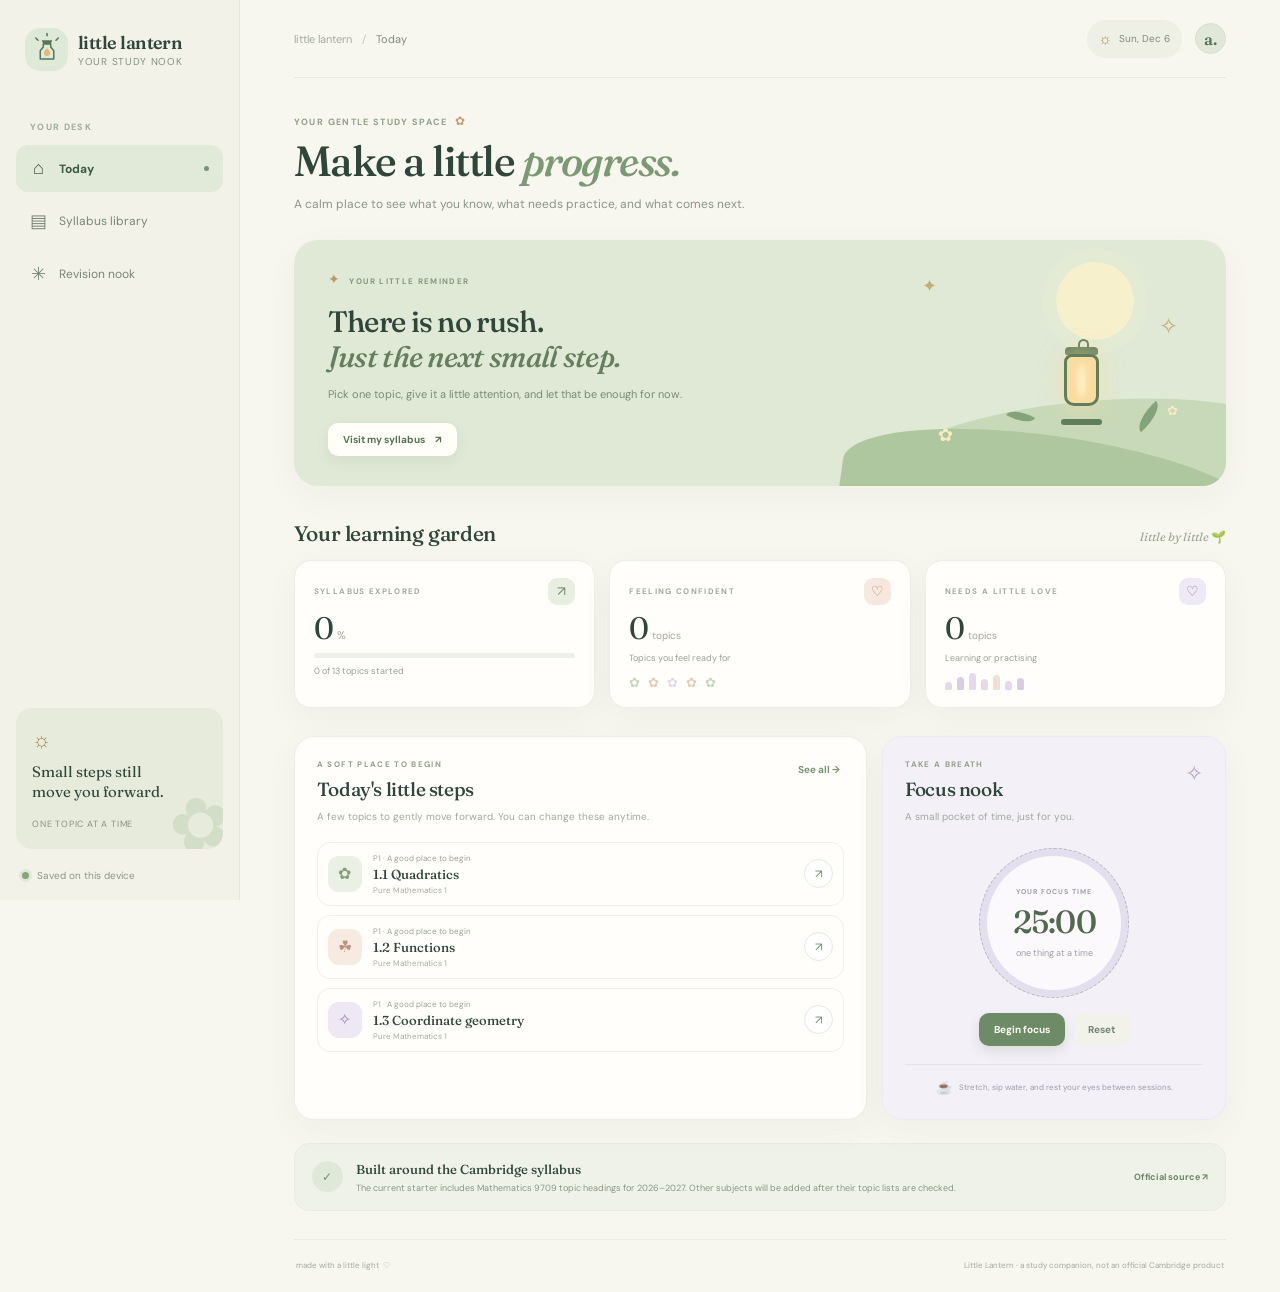
==== index.html @ 896cd41e "Initial commit: Little Lantern study planner" ====
<!doctype html>
<html lang="en">
<head>
  <meta charset="utf-8">
  <meta name="viewport" content="width=device-width, initial-scale=1">
  <meta name="theme-color" content="#f7f6ef">
  <meta name="description" content="Little Lantern — a calm Cambridge A Level syllabus and revision companion.">
  <title>Little Lantern — a gentle study space</title>
  <link rel="stylesheet" href="style.css">
  <script defer src="syllabus-data.js"></script>
  <script defer src="app.js"></script>
</head>
<body>
  <div class="app-shell">
    <aside class="sidebar" aria-label="Main navigation">
      <a class="brand" href="#today" aria-label="Little Lantern home">
        <span class="brand-mark" aria-hidden="true">
          <svg viewBox="0 0 48 48" fill="none"><path d="M17 11h14l-2 5H19l-2-5Z" fill="currentColor"/><path d="M19 16h10v4l4 5v11H15V25l4-5v-4Z" stroke="currentColor" stroke-width="2" stroke-linejoin="round"/><path d="M20 28c0-2.2 1.5-4 4-6 2.5 2 4 3.8 4 6a4 4 0 1 1-8 0Z" fill="#E6B56E"/><path d="M12 11 9 8m27 3 3-3M24 5V2" stroke="currentColor" stroke-width="2" stroke-linecap="round"/></svg>
        </span>
        <span class="brand-copy"><strong>little lantern</strong><small>your study nook</small></span>
      </a>

      <div class="nav-label">YOUR DESK</div>
      <nav class="main-nav">
        <button class="nav-item active" data-view="today"><span class="nav-icon">⌂</span><span>Today</span><span class="nav-dot"></span></button>
        <button class="nav-item" data-view="syllabus"><span class="nav-icon">▤</span><span>Syllabus library</span></button>
        <button class="nav-item" data-view="revision"><span class="nav-icon">✳</span><span>Revision nook</span></button>
      </nav>

      <div class="sidebar-grow"></div>
      <div class="sidebar-note">
        <div class="tiny-sun">☼</div>
        <p>Small steps still<br>move you forward.</p>
        <span>one topic at a time</span>
      </div>
      <div class="sidebar-bottom"><span class="status-lamp"></span> Saved on this device</div>
    </aside>

    <main class="main-content">
      <header class="topbar">
        <div class="breadcrumb"><span class="breadcrumb-home">little lantern</span><span class="crumb-slash">/</span><span id="currentCrumb">Today</span></div>
        <div class="topbar-right"><span class="date-pill"><span aria-hidden="true">☼</span><span id="todayDate">A gentle day to learn</span></span><button class="avatar" title="Your local study space" aria-label="Your study space">a.</button></div>
      </header>

      <section class="view active" id="view-today" aria-labelledby="todayHeading">
        <div class="page-heading">
          <div><p class="eyebrow">YOUR GENTLE STUDY SPACE <span class="eyebrow-flower">✿</span></p><h1 id="todayHeading">Make a little <em>progress.</em></h1><p class="page-subtitle">A calm place to see what you know, what needs practice, and what comes next.</p></div>
        </div>

        <section class="welcome-card">
          <div class="welcome-copy"><div class="welcome-kicker"><span class="sparkle">✦</span> YOUR LITTLE REMINDER</div><h2>There is no rush.<br><em>Just the next small step.</em></h2><p>Pick one topic, give it a little attention, and let that be enough for now.</p><button class="button button-light" data-go="syllabus">Visit my syllabus <span aria-hidden="true">↗</span></button></div>
          <div class="welcome-art" aria-hidden="true"><div class="art-moon"></div><div class="art-star star-a">✦</div><div class="art-star star-b">✧</div><div class="art-leaf leaf-a"></div><div class="art-leaf leaf-b"></div><div class="art-hill hill-back"></div><div class="art-hill hill-front"></div><div class="art-lantern"><div class="lantern-cap"></div><div class="lantern-glow"></div><div class="lantern-base"></div></div><div class="art-flower flower-a">✿</div><div class="art-flower flower-b">✿</div></div>
        </section>

        <div class="section-line"><h2>Your learning garden</h2><span class="line-note">little by little 🌱</span></div>
        <section class="stats-grid" aria-label="Syllabus progress">
          <article class="stat-card stat-progress"><div class="stat-top"><span class="stat-label">SYLLABUS EXPLORED</span><span class="stat-icon sage">↗</span></div><div class="stat-number"><span id="exploredPercent">0</span><small>%</small></div><div class="progress-track"><span id="exploredBar" style="width:0%"></span></div><p><span id="exploredCount">0 of 13</span> topics started</p></article>
          <article class="stat-card"><div class="stat-top"><span class="stat-label">FEELING CONFIDENT</span><span class="stat-icon peach">♡</span></div><div class="stat-number"><span id="confidentCount">0</span><small class="stat-unit">topics</small></div><p class="stat-caption">Topics you feel ready for</p><div class="mini-flower-row" aria-hidden="true"><span>✿</span><span>✿</span><span>✿</span><span>✿</span><span>✿</span></div></article>
          <article class="stat-card"><div class="stat-top"><span class="stat-label">NEEDS A LITTLE LOVE</span><span class="stat-icon lilac">♡</span></div><div class="stat-number"><span id="needsWorkCount">0</span><small class="stat-unit">topics</small></div><p class="stat-caption">Learning or practising</p><div class="needles" aria-hidden="true"><span></span><span></span><span></span><span></span><span></span><span></span><span></span></div></article>
        </section>

        <div class="dashboard-columns">
          <section class="panel next-panel"><div class="panel-heading"><div><p class="eyebrow">A SOFT PLACE TO BEGIN</p><h2>Today's little steps</h2></div><button class="text-button" data-go="revision">See all <span aria-hidden="true">→</span></button></div><p class="panel-intro">A few topics to gently move forward. You can change these anytime.</p><div id="todaySteps" class="step-list"></div></section>
          <section class="panel timer-panel"><div class="panel-heading"><div><p class="eyebrow">TAKE A BREATH</p><h2>Focus nook</h2></div><span class="timer-sparkle" aria-hidden="true">✧</span></div><p class="panel-intro">A small pocket of time, just for you.</p><div class="timer-visual"><div class="timer-ring"><div class="timer-inner"><span class="timer-label">YOUR FOCUS TIME</span><strong id="timerDisplay">25:00</strong><span id="timerMessage">one thing at a time</span></div></div></div><div class="timer-actions"><button class="button button-primary" id="timerStart">Begin focus</button><button class="button button-quiet" id="timerReset">Reset</button></div><div class="timer-footer"><span>☕</span> Stretch, sip water, and rest your eyes between sessions.</div></section>
        </div>

        <section class="source-strip"><div class="source-seal">✓</div><div><strong>Built around the Cambridge syllabus</strong><p>The current starter includes Mathematics 9709 topic headings for 2026–2027. Other subjects will be added after their topic lists are checked.</p></div><a href="https://www.cambridgeinternational.org/programmes-and-qualifications/cambridge-international-as-and-a-level-mathematics-9709/" target="_blank" rel="noreferrer">Official source ↗</a></section>
      </section>

      <section class="view" id="view-syllabus" aria-labelledby="syllabusHeading">
        <div class="page-heading syllabus-heading"><div><p class="eyebrow">YOUR COURSE, MADE GENTLER <span class="eyebrow-flower">✿</span></p><h1 id="syllabusHeading">Syllabus <em>library.</em></h1><p class="page-subtitle">Choose your route, find a topic, and keep your progress in one place.</p></div><span class="syllabus-stamp">CAMBRIDGE<br><strong>9709</strong><br>2026–2027</span></div>
        <div class="subject-tabs" role="tablist" aria-label="Subject">
          <button class="subject-tab active" role="tab" aria-selected="true" data-subject="9709"><span class="subject-tab-icon">∑</span><span><strong>Mathematics</strong><small>9709 · 2026–2027</small></span><span class="tab-check">✓</span></button>
          <button class="subject-tab coming-soon" role="tab" aria-selected="false" disabled><span class="subject-tab-icon physics-icon">ϟ</span><span><strong>Physics</strong><small>9702 · coming next</small></span><span class="soon-label">SOON</span></button>
          <button class="subject-tab coming-soon" role="tab" aria-selected="false" disabled><span class="subject-tab-icon cs-icon">{ }</span><span><strong>Computer Science</strong><small>9618 · coming next</small></span><span class="soon-label">SOON</span></button>
        </div>

        <div class="library-toolbar panel">
          <div class="toolbar-top"><div><p class="eyebrow">FIND YOUR PLACE</p><h2>The syllabus shelf</h2></div><a class="official-link" href="https://www.cambridgeinternational.org/programmes-and-qualifications/cambridge-international-as-and-a-level-mathematics-9709/" target="_blank" rel="noreferrer">Read official syllabus ↗</a></div>
          <div class="filters-grid">
            <label class="filter-field"><span>Qualification</span><select id="qualificationSelect"><option value="AS">AS Level</option><option value="A2">Full A Level</option></select></label>
            <label class="filter-field route-field"><span>Paper route</span><select id="routeSelect"><option value="AS_P1_P2">P1 + P2 · Pure only (AS-only)</option><option value="AS_P1_P4">P1 + P4 · Pure + Mechanics</option><option value="AS_P1_P5" selected>P1 + P5 · Pure + Statistics 1</option></select></label>
            <label class="filter-field search-field"><span>Find a topic</span><div class="search-wrap"><span aria-hidden="true">⌕</span><input id="topicSearch" type="search" placeholder="e.g. differentiation" autocomplete="off"></div></label>
            <label class="filter-field status-field"><span>Show</span><select id="statusFilter"><option value="ALL">All topics</option><option value="Not started">Not started</option><option value="Learning">Learning</option><option value="Practising">Practising</option><option value="Confident">Confident</option><option value="NEEDS_WORK">Needs practice</option></select></label>
          </div>
          <div class="route-hint" id="routeHint"><span>☼</span><span>AS route: Pure Mathematics 1 plus Probability &amp; Statistics 1. Choose the route your school entered you for.</span></div>
        </div>

        <div class="syllabus-summary"><div><span class="summary-kicker">YOUR CURRENT VIEW</span><strong id="routeTitle">AS Level · P1 + P5</strong><small id="routeSubtitle">Pure Mathematics 1 and Probability & Statistics 1</small></div><div class="summary-numbers"><div><strong id="visibleTopicCount">13</strong><small>topics in view</small></div><div><strong id="viewProgress">0%</strong><small>explored</small></div></div></div>
        <div id="syllabusGroups" class="syllabus-groups"></div>
        <div id="emptySearch" class="empty-state hidden"><span>⌕</span><h3>No little matches yet</h3><p>Try a shorter search or choose a different status filter.</p></div>
        <div class="syllabus-footnote"><span class="footnote-flower">✿</span><p><strong>A note about accuracy:</strong> This starter contains official topic headings, not every detailed learning objective. Use Cambridge's linked syllabus PDF for the complete wording. Topic status and personal notes are saved only in this browser.</p></div>
      </section>

      <section class="view" id="view-revision" aria-labelledby="revisionHeading">
        <div class="page-heading"><div><p class="eyebrow">NO NEED TO DO IT ALL TODAY <span class="eyebrow-flower">✿</span></p><h1 id="revisionHeading">Revision <em>nook.</em></h1><p class="page-subtitle">A gentle queue of topics to begin, revisit, or keep fresh.</p></div></div>
        <div class="revision-intro"><div class="revision-intro-art" aria-hidden="true">✿</div><div><h2>Follow the next little light.</h2><p>These suggestions come from your topic statuses. Mark topics as you learn, and your list will adapt.</p></div></div>
        <div class="revision-controls"><div><p class="eyebrow">YOUR REVISION QUEUE</p><h2 id="revisionListTitle">A few good places to begin</h2></div><button class="button button-quiet" data-go="syllabus">Browse syllabus ↗</button></div>
        <div id="revisionList" class="revision-list"></div>
        <section class="settings-panel panel"><div class="settings-copy"><span class="settings-icon">✧</span><div><h3>Your study space, your way</h3><p>Export a backup of your topic progress and notes, or reset the local demo to start afresh.</p></div></div><div class="settings-actions"><button class="button button-light-bordered" id="exportProgress">Export progress</button><button class="button button-danger-quiet" id="resetProgress">Reset demo progress</button></div></section>
      </section>

      <footer class="app-footer"><span>made with a little light <span class="footer-heart">♡</span></span><span>Little Lantern · a study companion, not an official Cambridge product</span></footer>
    </main>
  </div>
  <div id="toast" class="toast" role="status" aria-live="polite"></div>
  <dialog id="resetDialog" class="reset-dialog"><div class="dialog-flower">✿</div><h2>Start with a fresh page?</h2><p>This clears topic statuses, notes, and review dates saved on this device.</p><div class="dialog-actions"><button class="button button-quiet" id="cancelReset">Keep my progress</button><button class="button button-danger" id="confirmReset">Reset progress</button></div></dialog>
</body>
</html>
---- style.css ----
@import url('https://fonts.googleapis.com/css2?family=DM+Sans:wght@400;500;600;700&family=Fraunces:opsz,wght@9..144,500;9..144,600&display=swap');

:root {
  --bg: #f7f6ef;
  --paper: #fffefb;
  --ink: #30463a;
  --muted: #8a968a;
  --muted-dark: #65776a;
  --line: #e8e8dc;
  --sage: #b6c9aa;
  --sage-deep: #6e8c68;
  --sage-pale: #e8efe2;
  --cream: #f4ecdc;
  --peach: #f4e2d7;
  --lilac: #eae5f3;
  --rose: #f4e3e4;
  --shadow: 0 10px 35px rgba(54, 74, 56, .045);
  --radius: 20px;
  font-family: 'DM Sans', 'Segoe UI', sans-serif;
  color: var(--ink);
  background: var(--bg);
  font-synthesis: none;
  text-rendering: optimizeLegibility;
}
* { box-sizing: border-box; }
html { scroll-behavior: smooth; }
body { margin: 0; min-width: 320px; background: var(--bg); color: var(--ink); }
button, input, select, textarea { font: inherit; }
button, a, select { -webkit-tap-highlight-color: transparent; }
button { cursor: pointer; }
a { color: inherit; }
button:focus-visible, a:focus-visible, input:focus-visible, select:focus-visible, textarea:focus-visible { outline: 3px solid #9ab28c; outline-offset: 3px; }
.app-shell { min-height: 100vh; }
.sidebar { width: 240px; position: fixed; inset: 0 auto 0 0; background: #f2f2e9; border-right: 1px solid #e5e6d9; padding: 28px 16px 18px; display: flex; flex-direction: column; z-index: 20; }
.brand { display: flex; align-items: center; gap: 10px; text-decoration: none; padding: 0 9px; margin-bottom: 50px; }
.brand-mark { width: 43px; height: 43px; border-radius: 15px; display: grid; place-items: center; color: #577657; background: #dfe9d8; }
.brand-mark svg { width: 36px; height: 36px; }
.brand-copy { display: grid; gap: 1px; }
.brand-copy strong { font-family: 'Fraunces', Georgia, serif; font-size: 18px; font-weight: 600; letter-spacing: -.55px; }
.brand-copy small { color: #859184; font-size: 10px; letter-spacing: .7px; text-transform: uppercase; }
.nav-label, .eyebrow, .stat-label, .summary-kicker, .paper-overline, .welcome-kicker { letter-spacing: 1.35px; font-size: 9px; font-weight: 700; }
.nav-label { color: #a0aa9d; padding: 0 14px; margin-bottom: 12px; }
.main-nav { display: grid; gap: 5px; }
.nav-item { position: relative; display: flex; align-items: center; gap: 12px; border: 0; width: 100%; text-align: left; padding: 13px 14px; border-radius: 12px; background: transparent; color: #788678; font-size: 12px; transition: .2s ease; }
.nav-item:hover { background: rgba(222, 232, 214, .65); color: var(--ink); }
.nav-item.active { background: #e1ead9; color: #3d5a43; font-weight: 700; }
.nav-icon { display: grid; place-items: center; width: 17px; font-family: Georgia, serif; font-size: 18px; }
.nav-dot { margin-left: auto; width: 5px; height: 5px; border-radius: 50%; background: #779572; opacity: 0; }
.nav-item.active .nav-dot { opacity: 1; }
.sidebar-grow { flex: 1; }
.sidebar-note { overflow: hidden; position: relative; padding: 18px 16px 17px; border-radius: 16px; background: #e7ebdc; margin-bottom: 20px; }
.sidebar-note:after { content: '✿'; position: absolute; right: -8px; bottom: -24px; font-size: 74px; color: #d3dec8; transform: rotate(-15deg); }
.tiny-sun { font-size: 21px; color: #a88350; margin-bottom: 8px; }
.sidebar-note p { margin: 0 0 9px; font-family: 'Fraunces', Georgia, serif; font-size: 15px; line-height: 1.35; }
.sidebar-note span { color: #87937c; font-size: 9px; letter-spacing: .8px; text-transform: uppercase; }
.sidebar-bottom { display: flex; align-items: center; gap: 8px; padding: 0 6px; color: #8b9688; font-size: 10px; }
.status-lamp { width: 7px; height: 7px; border-radius: 50%; background: #85a57b; box-shadow: 0 0 0 3px #dfe8d9; }
.main-content { max-width: 1600px; margin-left: 240px; padding: 0 clamp(24px, 4.2vw, 64px); min-height: 100vh; }
.topbar { height: 78px; display: flex; align-items: center; justify-content: space-between; border-bottom: 1px solid #e9e9df; }
.breadcrumb { display: flex; align-items: center; gap: 10px; font-size: 11px; color: #7f8d80; }
.breadcrumb-home { color: #a3ab9e; }
.crumb-slash { color: #c2c9bc; }
.topbar-right { display: flex; align-items: center; gap: 13px; }
.date-pill { display: flex; align-items: center; gap: 7px; color: #7e8b7a; background: #eeefe5; border-radius: 20px; padding: 9px 12px; font-size: 10px; }
.date-pill span:first-child { color: #b28b59; font-size: 15px; }
.avatar { height: 31px; width: 31px; border-radius: 50%; border: 1px solid #d9dfd1; background: #dfe8d9; color: #577156; font-family: 'Fraunces', Georgia, serif; font-weight: 600; }
.view { display: none; padding: 35px 0 0; animation: fade-in .25s ease; }
.view.active { display: block; }
@keyframes fade-in { from { opacity: .6; transform: translateY(3px); } to { opacity: 1; transform: translateY(0); } }
.page-heading { display: flex; justify-content: space-between; align-items: flex-end; gap: 20px; margin-bottom: 25px; }
.eyebrow { color: #91a087; margin: 0 0 10px; }
.eyebrow-flower { color: #c69c6c; font-size: 12px; margin-left: 4px; }
h1, h2, h3, p { margin-top: 0; }
h1 { font-family: 'Fraunces', Georgia, serif; font-size: clamp(32px, 3.3vw, 46px); font-weight: 500; line-height: 1.05; letter-spacing: -1.5px; margin: 0 0 11px; }
h1 em, .welcome-copy h2 em { font-weight: 500; color: #7b9972; }
.page-subtitle { font-size: 12px; line-height: 1.7; color: #8b9689; margin: 0; max-width: 590px; }
.welcome-card { min-height: 245px; border-radius: 24px; overflow: hidden; position: relative; display: flex; justify-content: space-between; background: #dfe9d6; box-shadow: var(--shadow); margin-bottom: 34px; }
.welcome-copy { position: relative; z-index: 2; padding: 30px 34px; width: 62%; }
.welcome-kicker { color: #84977a; margin-bottom: 16px; font-size: 8px; }
.sparkle { color: #bd9866; font-size: 14px; margin-right: 5px; }
.welcome-copy h2 { font-family: 'Fraunces', Georgia, serif; font-size: clamp(25px, 2.3vw, 32px); font-weight: 500; letter-spacing: -.7px; line-height: 1.2; margin: 0 0 11px; }
.welcome-copy h2 em { color: #647e5e; }
.welcome-copy p { color: #7b8a75; font-size: 11px; line-height: 1.65; max-width: 370px; margin-bottom: 19px; }
.button { border: 0; border-radius: 10px; padding: 10px 15px; font-size: 10px; font-weight: 700; display: inline-flex; align-items: center; justify-content: center; gap: 10px; transition: transform .2s ease, box-shadow .2s ease, background .2s ease; }
.button:hover { transform: translateY(-1px); }
.button-light { background: #fffef9; color: #567152; box-shadow: 0 5px 15px rgba(58, 77, 55, .07); }
.button-light:hover { background: white; box-shadow: 0 7px 18px rgba(58, 77, 55, .11); }
.button-primary { background: #6e8b67; color: #fffef9; box-shadow: 0 5px 12px rgba(75, 110, 69, .15); }
.button-primary:hover { background: #5e7c57; }
.button-quiet { background: #f1f2e9; color: #72856c; }
.button-light-bordered { color: #61765b; background: #fffefa; border: 1px solid #e2e8dc; }
.button-danger-quiet { background: #f9eeee; color: #ad777b; }
.button-danger { color: white; background: #b8797b; }
.welcome-art { position: absolute; inset: 0 0 0 auto; width: 43%; overflow: hidden; }
.art-moon { position: absolute; width: 78px; height: 78px; border-radius: 50%; right: 23%; top: 22px; background: rgba(250, 241, 204, .9); box-shadow: 0 0 0 14px rgba(249, 241, 204, .16); }
.art-star { position: absolute; color: #c5ad78; z-index: 2; }
.star-a { top: 34px; left: 24%; font-size: 18px; }.star-b { top: 71px; right: 12%; font-size: 23px; }
.art-hill { position: absolute; bottom: -65px; border-radius: 50% 50% 0 0; }
.hill-back { width: 115%; height: 145px; background: #c8d9b9; right: -24%; bottom: -60px; transform: rotate(-5deg); }
.hill-front { width: 105%; height: 105px; background: #afc79f; right: -9%; bottom: -55px; transform: rotate(8deg); }
.art-lantern { position: absolute; z-index: 3; bottom: 53px; right: 30%; width: 49px; height: 94px; }
.lantern-cap { position: absolute; width: 33px; height: 8px; left: 8px; top: 8px; border-radius: 4px 4px 2px 2px; background: #627d5b; }
.lantern-cap:before { content: ''; position: absolute; left: 13px; top: -8px; width: 7px; height: 9px; border: 2px solid #627d5b; border-bottom: 0; border-radius: 8px 8px 0 0; }
.lantern-glow { position: absolute; top: 15px; left: 7px; width: 35px; height: 52px; border: 3px solid #627d5b; border-radius: 8px 8px 10px 10px; background: #f9dca0; box-shadow: 0 0 24px rgba(249, 220, 160, .7); }
.lantern-glow:after { content: ''; position: absolute; top: 7px; left: 11px; width: 7px; height: 34px; border-radius: 50%; background: #fff5d0; filter: blur(3px); }
.lantern-base { position: absolute; bottom: 8px; left: 4px; width: 41px; height: 6px; border-radius: 5px; background: #627d5b; }
.art-leaf { position: absolute; z-index: 2; bottom: 64px; background: #83a47a; width: 27px; height: 11px; border-radius: 100% 0 100% 0; }
.leaf-a { right: 48%; transform: rotate(28deg); }.leaf-b { right: 16%; transform: rotate(-42deg) scale(1.2); }
.art-flower { z-index: 4; position: absolute; color: #f9eac2; font-size: 18px; bottom: 39px; }.flower-a { left: 28%; }.flower-b { right: 12%; bottom: 67px; font-size: 13px; }
.section-line { display: flex; align-items: baseline; justify-content: space-between; margin-bottom: 14px; }
.section-line h2, .panel-heading h2, .toolbar-top h2, .revision-controls h2 { font-family: 'Fraunces', Georgia, serif; font-size: 21px; font-weight: 500; letter-spacing: -.4px; margin: 0; }
.line-note { color: #9ba692; font-family: 'Fraunces', Georgia, serif; font-size: 12px; font-style: italic; }
.stats-grid { display: grid; grid-template-columns: repeat(3, minmax(0, 1fr)); gap: 14px; margin-bottom: 28px; }
.stat-card { background: var(--paper); border: 1px solid #eeeee5; border-radius: 17px; padding: 17px 19px 16px; min-height: 146px; box-shadow: var(--shadow); }
.stat-top { display: flex; align-items: center; justify-content: space-between; gap: 8px; }
.stat-label { color: #a0aa9c; font-size: 8px; }
.stat-icon { display: grid; place-items: center; width: 27px; height: 27px; border-radius: 9px; font-size: 14px; }
.stat-icon.sage { background: #e8efe2; color: #71906a; }.stat-icon.peach { background: #f6e7df; color: #b68b73; }.stat-icon.lilac { background: #eee9f5; color: #8d7aa7; }
.stat-number { font-family: 'Fraunces', Georgia, serif; font-size: 31px; letter-spacing: -1px; margin: 8px 0 5px; line-height: 1; }
.stat-number small { font-family: 'DM Sans', sans-serif; font-size: 11px; letter-spacing: 0; color: #a1aa9b; margin-left: 4px; }
.stat-number .stat-unit { font-family: 'DM Sans', sans-serif; font-size: 10px; }
.progress-track { height: 5px; border-radius: 5px; background: #edf0e8; overflow: hidden; margin: 9px 0 7px; }
.progress-track span { display: block; height: 100%; background: #8eab81; border-radius: inherit; transition: width .3s ease; }
.stat-card p { font-size: 9px; color: #98a194; margin: 6px 0 0; }
.stat-caption { margin-top: 8px !important; }
.mini-flower-row { display: flex; gap: 8px; color: #c7d4bd; font-size: 13px; margin-top: 10px; }
.mini-flower-row span:nth-child(2), .mini-flower-row span:nth-child(4) { color: #e4c9b9; }.mini-flower-row span:nth-child(3) { color: #e2d7eb; }
.needles { height: 21px; display: flex; align-items: flex-end; gap: 5px; margin-top: 5px; }
.needles span { width: 7px; background: #e4d9eb; border-radius: 5px 5px 2px 2px; height: 8px; }.needles span:nth-child(2) { height: 13px; background: #d9cce5; }.needles span:nth-child(3) { height: 17px; background: #e4d9eb; }.needles span:nth-child(4) { height: 11px; }.needles span:nth-child(5) { height: 15px; background: #f0dfd6; }.needles span:nth-child(6) { height: 9px; }.needles span:nth-child(7) { height: 12px; background: #d9cce5; }
.dashboard-columns { display: grid; grid-template-columns: minmax(0, 1.25fr) minmax(270px, .75fr); gap: 15px; margin-bottom: 23px; align-items: stretch; }
.panel { background: var(--paper); border: 1px solid #edeee4; border-radius: var(--radius); box-shadow: var(--shadow); }
.next-panel, .timer-panel { padding: 22px; }
.panel-heading { display: flex; align-items: flex-start; justify-content: space-between; gap: 14px; }
.panel-heading .eyebrow { font-size: 8px; margin-bottom: 8px; }.panel-heading h2 { font-size: 19px; }
.text-button { border: 0; background: transparent; color: #7b9571; font-size: 10px; font-weight: 700; padding: 4px; white-space: nowrap; }
.text-button:hover { color: #4d6e46; }
.panel-intro { color: #a0a99d; font-size: 10px; line-height: 1.6; margin: 8px 0 17px; }
.step-list { display: grid; gap: 9px; }
.step-item { display: flex; align-items: center; gap: 11px; border: 1px solid #f0f0e9; background: #fffefa; padding: 10px; border-radius: 13px; min-width: 0; }
.step-icon { flex: 0 0 34px; width: 34px; height: 36px; display: grid; place-items: center; border-radius: 11px; background: #eaf0e4; color: #84a077; font-size: 16px; }
.step-icon-1 { background: #f7eae1; color: #ba927d; }.step-icon-2 { background: #eee8f5; color: #9a88b2; }
.step-copy { min-width: 0; flex: 1; display: grid; gap: 3px; }
.step-meta { color: #9aa593; font-size: 8px; }.step-copy strong { font-family: 'Fraunces', Georgia, serif; font-size: 13px; font-weight: 500; white-space: nowrap; text-overflow: ellipsis; overflow: hidden; }.step-copy small { color: #a6ada0; font-size: 8px; }
.round-arrow { width: 29px; height: 29px; flex: 0 0 29px; border: 1px solid #e5eadf; border-radius: 50%; background: #fff; color: #73906b; font-size: 12px; }.round-arrow:hover { background: #e9f0e3; }
.all-done { border-radius: 14px; padding: 18px; text-align: center; background: #f5f7ef; }.all-done > span { display: block; color: #9cb491; font-size: 24px; }.all-done strong { display: block; font-family: 'Fraunces', Georgia, serif; font-weight: 500; font-size: 15px; margin: 6px 0; }.all-done p { color: #899685; font-size: 10px; line-height: 1.6; }
.timer-panel { background: #f3f0f7; border-color: #eee9f1; }
.timer-sparkle { color: #b7a5ca; font-size: 22px; }
.timer-visual { display: grid; place-items: center; padding: 6px 0 15px; }
.timer-ring { --timer-progress: 0%; width: 150px; height: 150px; padding: 8px; border-radius: 50%; background: conic-gradient(#a9c49b var(--timer-progress), #e4dfee var(--timer-progress)); display: grid; place-items: center; position: relative; }
.timer-ring:before { content: ''; position: absolute; inset: 0; border-radius: 50%; border: 1px dashed rgba(132, 151, 122, .5); }
.timer-inner { width: 100%; height: 100%; border-radius: 50%; background: #fbf9fb; display: flex; flex-direction: column; align-items: center; justify-content: center; gap: 6px; position: relative; }
.timer-label { font-size: 7px; letter-spacing: 1px; font-weight: 700; color: #a29aaf; }
.timer-inner strong { font-family: 'Fraunces', Georgia, serif; font-size: 32px; font-weight: 500; letter-spacing: -.8px; color: #52684f; }
.timer-inner span:last-child { font-size: 9px; color: #a49aae; }
.timer-actions { display: flex; justify-content: center; gap: 8px; }
.timer-footer { display: flex; gap: 7px; justify-content: center; align-items: center; border-top: 1px solid #e8e2ec; margin-top: 18px; padding-top: 13px; color: #a29aab; font-size: 8px; line-height: 1.5; }
.timer-footer span { font-size: 13px; }
.source-strip { display: flex; align-items: center; gap: 13px; border: 1px solid #e9eddf; background: #eff2e8; border-radius: 15px; padding: 14px 17px; margin-bottom: 28px; }
.source-seal { flex: 0 0 31px; width: 31px; height: 31px; border-radius: 50%; display: grid; place-items: center; color: #749169; background: #dfe9d8; font-size: 12px; }
.source-strip > div:nth-child(2) { flex: 1; min-width: 0; }.source-strip strong { font-family: 'Fraunces', Georgia, serif; font-weight: 500; font-size: 13px; }.source-strip p { margin: 3px 0 0; color: #899587; font-size: 9px; line-height: 1.5; }.source-strip a { color: #6b8765; white-space: nowrap; font-size: 9px; text-decoration: none; font-weight: 700; }.source-strip a:hover, .official-link:hover { text-decoration: underline; }
/* Syllabus library */
.syllabus-heading { align-items: center; }
.syllabus-stamp { padding: 10px 13px; border: 1px solid #dfe6d9; border-radius: 12px; text-align: center; color: #80947a; font-size: 7px; line-height: 1.8; letter-spacing: 1.4px; transform: rotate(3deg); background: rgba(255, 254, 251, .55); flex: 0 0 auto; }.syllabus-stamp strong { display: block; font-size: 19px; font-family: 'Fraunces', Georgia, serif; letter-spacing: 0; line-height: 1.25; color: #607a59; }
.subject-tabs { display: grid; grid-template-columns: repeat(3, minmax(0, 1fr)); gap: 10px; margin-bottom: 18px; }
.subject-tab { text-align: left; display: flex; align-items: center; gap: 11px; min-width: 0; padding: 12px; border: 1px solid #eceee4; background: #fffefa; border-radius: 14px; color: #7b8a79; }
.subject-tab.active { border-color: #bfcfb5; box-shadow: inset 0 0 0 1px #dfe9d8; background: #f8fbf4; }.subject-tab:disabled { cursor: not-allowed; opacity: .62; }
.subject-tab-icon { flex: 0 0 35px; width: 35px; height: 35px; display: grid; place-items: center; border-radius: 11px; background: #e5eddf; color: #64855e; font-size: 19px; font-family: 'Fraunces', Georgia, serif; }.physics-icon { background: #f8e9dd; color: #b9886c; }.cs-icon { background: #eae5f5; color: #8978aa; font-family: 'DM Sans', sans-serif; font-size: 11px; font-weight: 700; }
.subject-tab > span:nth-child(2) { display: grid; gap: 4px; min-width: 0; flex: 1; }.subject-tab strong { color: #50644f; font-size: 10px; font-weight: 700; }.subject-tab small { font-size: 8px; color: #9ea99b; }.tab-check { color: #789770; font-size: 11px; opacity: 0; }.subject-tab.active .tab-check { opacity: 1; }.soon-label { color: #a8a99d; font-size: 7px; letter-spacing: .8px; }
.library-toolbar { padding: 21px 21px 16px; margin-bottom: 19px; }
.toolbar-top { display: flex; align-items: center; justify-content: space-between; gap: 12px; margin-bottom: 17px; }.toolbar-top .eyebrow { font-size: 8px; margin-bottom: 6px; }.toolbar-top h2 { font-size: 20px; }.official-link { color: #6f8a68; text-decoration: none; font-size: 9px; font-weight: 700; white-space: nowrap; }
.filters-grid { display: grid; grid-template-columns: minmax(130px, .85fr) minmax(220px, 1.4fr) minmax(180px, 1.2fr) minmax(130px, .9fr); gap: 11px; }
.filter-field { display: flex; min-width: 0; flex-direction: column; gap: 7px; }.filter-field > span { font-size: 9px; color: #899786; font-weight: 600; }.filter-field select, .search-wrap { min-width: 0; width: 100%; height: 38px; border: 1px solid #e7e9df; border-radius: 9px; color: #60745e; background: #fffefa; padding: 0 10px; font-size: 9px; outline-offset: 2px; }.filter-field select { cursor: pointer; }.search-wrap { display: flex; align-items: center; gap: 7px; padding: 0 10px; }.search-wrap > span { color: #9eaf94; font-size: 21px; line-height: 1; }.search-wrap input { background: transparent; border: 0; outline: 0; min-width: 0; width: 100%; font-size: 9px; color: var(--ink); }.search-wrap input::placeholder { color: #b0b6aa; }
.route-hint { display: flex; align-items: flex-start; gap: 8px; padding: 10px 12px; background: #f2f5ed; border-radius: 9px; margin-top: 14px; color: #83947d; font-size: 9px; line-height: 1.55; }.route-hint > span:first-child { color: #b18b5e; font-size: 13px; }
.syllabus-summary { display: flex; align-items: center; justify-content: space-between; gap: 20px; margin: 25px 0 14px; padding: 0 3px; }.syllabus-summary > div:first-child { display: grid; gap: 4px; }.summary-kicker { color: #a0aa9b; font-size: 7px; }.syllabus-summary strong { font-family: 'Fraunces', Georgia, serif; font-size: 16px; font-weight: 500; }.syllabus-summary small { color: #96a091; font-size: 9px; }.summary-numbers { display: flex; gap: 21px; }.summary-numbers > div { display: grid; gap: 4px; text-align: right; }.summary-numbers strong { font-family: 'Fraunces', Georgia, serif; font-size: 19px; color: #63845d; }.summary-numbers small { font-size: 8px; }
.syllabus-groups { display: grid; gap: 13px; }.paper-card { background: var(--paper); border: 1px solid #eceee4; border-radius: 17px; overflow: hidden; box-shadow: var(--shadow); }.paper-card-head { display: flex; align-items: center; gap: 13px; padding: 17px 18px; background: #fafbf6; border-bottom: 1px solid #eff0e8; }.paper-number { flex: 0 0 43px; width: 43px; height: 43px; display: grid; place-items: center; border-radius: 13px; background: #e3ecdc; color: #66855e; font-family: 'Fraunces', Georgia, serif; font-size: 15px; }.paper-title-wrap { min-width: 0; flex: 1; }.paper-overline { display: block; color: #a0aa9b; font-size: 7px; margin-bottom: 4px; }.paper-title-wrap h3 { font-family: 'Fraunces', Georgia, serif; font-weight: 500; font-size: 16px; margin: 0 0 4px; }.paper-title-wrap small { font-size: 8px; color: #9ba696; }.paper-mini-progress { flex: 0 0 65px; height: 5px; border-radius: 6px; overflow: hidden; background: #e9eee4; }.paper-mini-progress span { display: block; height: 100%; border-radius: inherit; background: #90ad83; transition: width .25s ease; }
.topics-list { padding: 0 17px; }.topic-row { display: grid; grid-template-columns: minmax(0, 1fr) auto; gap: 10px 14px; align-items: center; padding: 14px 3px; border-bottom: 1px solid #f0f0e9; transition: background .25s ease; }.topic-row:last-child { border-bottom: 0; }.topic-row.topic-highlight { background: #f4f8ed; box-shadow: 0 0 0 8px #f4f8ed; border-radius: 8px; }.topic-main { display: flex; align-items: center; gap: 11px; min-width: 0; }.topic-code { flex: 0 0 35px; width: 35px; height: 35px; display: grid; place-items: center; border-radius: 11px; background: #f3f2e9; color: #83947d; font-size: 10px; font-weight: 700; }.topic-text { display: grid; min-width: 0; gap: 4px; }.topic-text strong { color: #526450; font-family: 'Fraunces', Georgia, serif; font-size: 13px; font-weight: 500; }.topic-text small { color: #abb2a6; font-size: 8px; }.topic-actions { display: flex; align-items: center; gap: 7px; flex-wrap: wrap; justify-content: flex-end; }.topic-status { min-width: 112px; max-width: 130px; border-radius: 8px; border: 1px solid #e6e9df; background: #fffefb; color: #7d8b77; padding: 8px 7px; font-size: 8px; cursor: pointer; }.topic-status.status-learning { background: #fbf0df; border-color: #f0e0c1; color: #9c8054; }.topic-status.status-practising { background: #f7e9df; border-color: #f0ddd0; color: #ad7d65; }.topic-status.status-confident { background: #eaf2e5; border-color: #dce8d5; color: #63865a; }.topic-status.status-not-started { background: #f4f3ed; }.note-toggle, .review-toggle { border: 0; background: transparent; color: #98a292; font-size: 8px; padding: 7px 4px; white-space: nowrap; }.note-toggle:hover, .review-toggle:hover { color: #5b7d54; }.review-toggle.reviewed { color: #72936a; }
.topic-note-wrap { display: none; grid-column: 1 / -1; margin: 0 0 3px 46px; }.topic-note-wrap.is-open { display: grid; gap: 6px; }.topic-note-wrap label { font-size: 8px; color: #9aa692; }.topic-note { width: 100%; resize: vertical; border: 1px solid #e6ebdf; background: #fbfcf8; padding: 10px; border-radius: 9px; color: #657761; font-size: 10px; line-height: 1.5; }.hidden { display: none !important; }
.empty-state { text-align: center; padding: 45px 20px; background: #fffefa; border-radius: 16px; border: 1px dashed #e0e6d9; }.empty-state > span { font-size: 28px; color: #9caf91; }.empty-state h3 { font-family: 'Fraunces', Georgia, serif; font-weight: 500; font-size: 19px; margin: 9px 0 5px; }.empty-state p { color: #9aa594; font-size: 10px; }
.syllabus-footnote { display: flex; gap: 11px; padding: 18px 8px 5px; margin-bottom: 20px; }.footnote-flower { color: #bb9b71; font-size: 18px; }.syllabus-footnote p { color: #96a08f; font-size: 9px; line-height: 1.7; margin: 0; }.syllabus-footnote strong { color: #71836c; }
/* Revision nook */
.revision-intro { display: flex; align-items: center; gap: 18px; padding: 22px 26px; background: #e8eddf; border-radius: 20px; margin-bottom: 26px; }.revision-intro-art { flex: 0 0 55px; width: 55px; height: 55px; display: grid; place-items: center; border-radius: 17px; color: #8ca47f; background: #d7e3cc; font-size: 28px; }.revision-intro h2 { font-family: 'Fraunces', Georgia, serif; font-size: 20px; font-weight: 500; margin: 0 0 6px; }.revision-intro p { font-size: 10px; line-height: 1.6; color: #8b9a83; margin: 0; max-width: 590px; }.revision-controls { display: flex; align-items: end; justify-content: space-between; gap: 15px; margin-bottom: 14px; }.revision-controls .eyebrow { font-size: 8px; margin-bottom: 6px; }.revision-controls h2 { font-size: 21px; }
.revision-list { display: grid; gap: 10px; margin-bottom: 23px; }.revision-card { display: flex; gap: 14px; align-items: center; padding: 16px; border: 1px solid #eceee4; border-radius: 15px; background: #fffefa; box-shadow: var(--shadow); }.revision-rank { align-self: flex-start; display: grid; place-items: center; width: 36px; height: 36px; border-radius: 11px; background: #f3f0e7; color: #9b9c81; font-family: 'Fraunces', Georgia, serif; font-size: 14px; }.revision-card-copy { flex: 1; min-width: 0; }.revision-label-row { display: flex; gap: 9px; align-items: center; margin-bottom: 6px; }.revision-label { padding: 4px 7px; border-radius: 5px; background: #f0f2e8; color: #829477; font-size: 7px; font-weight: 700; }.revision-label.learning { background: #fbf0df; color: #9c8054; }.revision-label.practising { background: #f7e9df; color: #ad7d65; }.revision-paper { color: #a2ab9c; font-size: 8px; }.revision-card h3 { font-family: 'Fraunces', Georgia, serif; font-size: 15px; font-weight: 500; margin: 0 0 4px; }.revision-card p { color: #99a294; font-size: 9px; line-height: 1.55; margin: 0; }.revision-card-actions { display: flex; flex-direction: column; gap: 8px; align-items: stretch; }.revision-card-actions .topic-status { max-width: none; width: 130px; }.revision-card-actions .button { padding: 8px 9px; font-size: 8px; }
.revision-empty { padding: 38px 20px; background: #f1f5ec; border-radius: 17px; text-align: center; }.revision-empty > span { color: #8da782; font-size: 30px; }.revision-empty h3 { font-family: 'Fraunces', Georgia, serif; font-size: 21px; font-weight: 500; margin: 9px 0; }.revision-empty p { max-width: 460px; margin: 0 auto 15px; color: #8e9b86; font-size: 10px; line-height: 1.6; }
.settings-panel { padding: 18px 20px; display: flex; gap: 20px; justify-content: space-between; align-items: center; margin-bottom: 27px; }.settings-copy { display: flex; align-items: center; gap: 12px; }.settings-icon { width: 36px; height: 36px; display: grid; place-items: center; border-radius: 11px; color: #9d8ab7; background: #eee8f5; font-size: 19px; }.settings-copy h3 { font-family: 'Fraunces', Georgia, serif; font-size: 15px; font-weight: 500; margin: 0 0 4px; }.settings-copy p { color: #98a193; font-size: 9px; line-height: 1.5; margin: 0; max-width: 480px; }.settings-actions { display: flex; gap: 8px; flex-shrink: 0; }.settings-actions .button { font-size: 8px; padding: 10px; }
.app-footer { display: flex; justify-content: space-between; gap: 12px; padding: 20px 2px 22px; color: #a3ab9e; font-size: 8px; border-top: 1px solid #e9e9df; }.footer-heart { color: #c59c9a; margin-left: 2px; }
.toast { position: fixed; z-index: 50; bottom: 24px; right: 25px; max-width: min(400px, calc(100vw - 30px)); padding: 13px 17px; border: 1px solid #dce6d5; border-radius: 13px; background: #fffefb; color: #61765d; box-shadow: 0 10px 35px rgba(49, 69, 46, .15); font-size: 11px; line-height: 1.5; opacity: 0; transform: translateY(8px); pointer-events: none; transition: .25s ease; }.toast.show { opacity: 1; transform: translateY(0); }
.reset-dialog { width: min(420px, calc(100vw - 30px)); border: 1px solid #e6e8dc; border-radius: 21px; padding: 28px; background: #fffefa; color: var(--ink); box-shadow: 0 20px 80px rgba(37, 50, 38, .2); }.reset-dialog::backdrop { background: rgba(45, 56, 42, .28); backdrop-filter: blur(3px); }.dialog-flower { color: #b4c7a8; font-size: 28px; }.reset-dialog h2 { font-family: 'Fraunces', Georgia, serif; font-size: 23px; font-weight: 500; margin: 8px 0; }.reset-dialog p { color: #8e9a88; font-size: 11px; line-height: 1.7; }.dialog-actions { display: flex; justify-content: flex-end; gap: 8px; margin-top: 20px; }.dialog-actions .button { font-size: 9px; }
.sr-only { position: absolute; width: 1px; height: 1px; padding: 0; margin: -1px; overflow: hidden; clip: rect(0,0,0,0); white-space: nowrap; border: 0; }

@media (min-width: 1500px) { .main-content { padding-left: 70px; padding-right: 70px; } }
@media (max-width: 1220px) { .sidebar { width: 210px; }.main-content { margin-left: 210px; padding: 0 27px; }.filters-grid { grid-template-columns: 1fr 1.5fr; }.dashboard-columns { grid-template-columns: minmax(0, 1.1fr) minmax(260px, .9fr); }.topic-row { grid-template-columns: minmax(0, 1fr); }.topic-actions { justify-content: flex-start; padding-left: 45px; } }
@media (max-width: 900px) { .sidebar { width: 72px; padding: 20px 9px 14px; align-items: center; }.brand { padding: 0; margin-bottom: 42px; }.brand-mark { width: 43px; }.brand-copy, .nav-label, .nav-item > span:not(.nav-icon), .sidebar-note, .sidebar-bottom { display: none; }.main-nav { width: 100%; }.nav-item { justify-content: center; padding: 14px 5px; }.nav-icon { font-size: 20px; }.nav-dot { position: absolute; right: 8px; top: 10px; }.main-content { margin-left: 72px; }.welcome-copy { width: 70%; }.welcome-art { width: 37%; }.dashboard-columns { grid-template-columns: 1fr; }.timer-panel { display: grid; grid-template-columns: 1fr auto; column-gap: 20px; }.timer-panel .panel-heading, .timer-panel .panel-intro { grid-column: 1 / -1; }.timer-visual { grid-column: 1; grid-row: 3 / span 2; }.timer-actions { grid-column: 2; align-self: center; flex-direction: column; }.timer-footer { grid-column: 1 / -1; }.revision-card { align-items: flex-start; }.revision-card-actions { flex-direction: row; flex-wrap: wrap; } }
@media (max-width: 640px) { .main-content { padding: 0 15px; }.topbar { height: 62px; }.date-pill { padding: 8px 9px; font-size: 9px; }.topbar-right { gap: 8px; }.view { padding-top: 25px; }.page-heading { align-items: flex-start; margin-bottom: 19px; }h1 { font-size: 34px; }.page-subtitle { font-size: 11px; }.welcome-card { min-height: 270px; }.welcome-copy { padding: 24px 20px; width: 100%; }.welcome-copy h2 { font-size: 27px; }.welcome-copy p { max-width: 75%; }.welcome-art { width: 49%; opacity: .76; }.art-moon { right: 20%; width: 63px; height: 63px; }.art-lantern { right: 34%; transform: scale(.83); transform-origin: bottom; }.stats-grid { grid-template-columns: 1fr; gap: 9px; }.stat-card { min-height: 115px; padding: 15px 17px; }.stat-number { font-size: 27px; }.stat-card:not(.stat-progress) { position: relative; }.mini-flower-row, .needles { position: absolute; right: 19px; bottom: 22px; }.dashboard-columns { gap: 12px; }.next-panel, .timer-panel { padding: 17px; }.timer-panel { display: block; }.timer-visual { padding: 12px 0 16px; }.timer-actions { flex-direction: row; }.source-strip { align-items: flex-start; padding: 13px; flex-wrap: wrap; }.source-strip > div:nth-child(2) { flex-basis: calc(100% - 50px); }.source-strip a { margin-left: 44px; }.syllabus-heading { align-items: flex-start; }.syllabus-stamp { transform: rotate(2deg) scale(.85); transform-origin: top right; margin-right: -7px; }.subject-tabs { grid-template-columns: 1fr; gap: 8px; }.subject-tab { padding: 10px; }.subject-tab-icon { width: 32px; height: 32px; flex-basis: 32px; }.subject-tab > span:nth-child(2) { display: flex; flex-direction: row; align-items: center; justify-content: space-between; gap: 5px; }.subject-tab strong { font-size: 10px; }.subject-tab small { font-size: 8px; }.library-toolbar { padding: 17px 13px 13px; }.toolbar-top { align-items: flex-start; }.toolbar-top h2 { font-size: 18px; }.official-link { white-space: normal; text-align: right; max-width: 110px; line-height: 1.5; }.filters-grid { grid-template-columns: 1fr 1fr; gap: 10px; }.route-field { grid-column: 1 / -1; grid-row: 2; }.search-field { grid-column: 1 / -1; grid-row: 3; }.status-field { grid-column: 1 / -1; grid-row: 4; }.syllabus-summary { align-items: flex-start; }.summary-numbers { gap: 12px; }.summary-numbers strong { font-size: 17px; }.summary-numbers small { font-size: 7px; }.paper-card-head { padding: 14px; gap: 10px; }.paper-number { width: 37px; height: 37px; flex-basis: 37px; }.paper-title-wrap h3 { font-size: 14px; }.paper-mini-progress { flex-basis: 39px; }.topics-list { padding: 0 12px; }.topic-row { padding: 13px 0; }.topic-actions { padding-left: 0; display: grid; grid-template-columns: 1fr 1fr; width: 100%; gap: 4px 9px; }.topic-status { width: 100%; max-width: none; grid-column: 1 / -1; }.note-toggle, .review-toggle { text-align: left; }.topic-note-wrap { margin-left: 0; }.revision-intro { padding: 17px; align-items: flex-start; }.revision-intro-art { width: 44px; height: 44px; flex-basis: 44px; }.revision-intro h2 { font-size: 18px; }.revision-controls { align-items: flex-start; }.revision-controls h2 { font-size: 19px; }.revision-card { gap: 9px; padding: 13px; flex-wrap: wrap; }.revision-rank { width: 30px; height: 30px; flex-basis: 30px; }.revision-card-copy { flex: 1 1 calc(100% - 45px); }.revision-card-actions { width: 100%; padding-left: 39px; }.revision-card-actions .topic-status { width: 100%; }.settings-panel { align-items: flex-start; flex-direction: column; }.settings-actions { width: 100%; flex-wrap: wrap; }.settings-actions .button { flex: 1; }.app-footer { flex-direction: column; gap: 6px; }.toast { right: 15px; bottom: 15px; }.dialog-actions { flex-direction: column-reverse; }.dialog-actions .button { width: 100%; } }
@media (prefers-reduced-motion: reduce) { *, *::before, *::after { scroll-behavior: auto !important; animation-duration: .01ms !important; animation-iteration-count: 1 !important; transition-duration: .01ms !important; } }
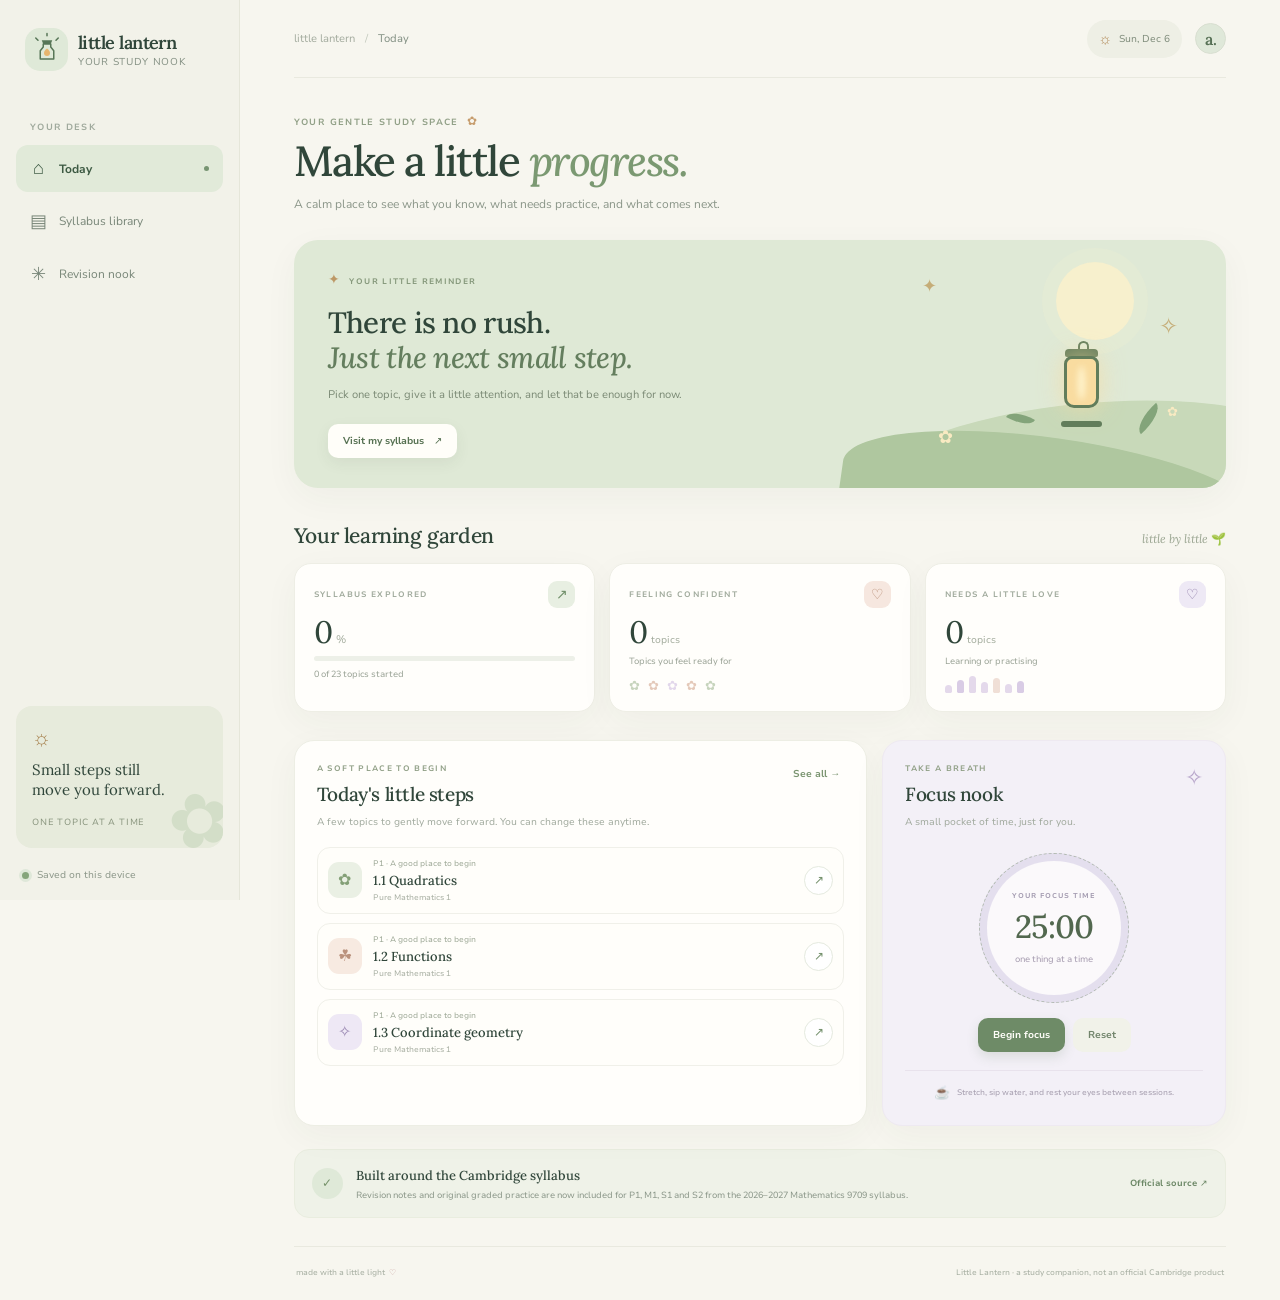
==== commit 2779c940: "Save Little Lantern before syllabus update" ====
--- a/index.html
+++ b/index.html
@@ -8,6 +8,7 @@
   <title>Little Lantern — a gentle study space</title>
   <link rel="stylesheet" href="style.css">
   <script defer src="syllabus-data.js"></script>
+  <script defer src="study-notes.js"></script>
   <script defer src="app.js"></script>
 </head>
 <body>
@@ -54,7 +55,7 @@
 
         <div class="section-line"><h2>Your learning garden</h2><span class="line-note">little by little 🌱</span></div>
         <section class="stats-grid" aria-label="Syllabus progress">
-          <article class="stat-card stat-progress"><div class="stat-top"><span class="stat-label">SYLLABUS EXPLORED</span><span class="stat-icon sage">↗</span></div><div class="stat-number"><span id="exploredPercent">0</span><small>%</small></div><div class="progress-track"><span id="exploredBar" style="width:0%"></span></div><p><span id="exploredCount">0 of 13</span> topics started</p></article>
+          <article class="stat-card stat-progress"><div class="stat-top"><span class="stat-label">SYLLABUS EXPLORED</span><span class="stat-icon sage">↗</span></div><div class="stat-number"><span id="exploredPercent">0</span><small>%</small></div><div class="progress-track"><span id="exploredBar" style="width:0%"></span></div><p><span id="exploredCount">0 of 23</span> topics started</p></article>
           <article class="stat-card"><div class="stat-top"><span class="stat-label">FEELING CONFIDENT</span><span class="stat-icon peach">♡</span></div><div class="stat-number"><span id="confidentCount">0</span><small class="stat-unit">topics</small></div><p class="stat-caption">Topics you feel ready for</p><div class="mini-flower-row" aria-hidden="true"><span>✿</span><span>✿</span><span>✿</span><span>✿</span><span>✿</span></div></article>
           <article class="stat-card"><div class="stat-top"><span class="stat-label">NEEDS A LITTLE LOVE</span><span class="stat-icon lilac">♡</span></div><div class="stat-number"><span id="needsWorkCount">0</span><small class="stat-unit">topics</small></div><p class="stat-caption">Learning or practising</p><div class="needles" aria-hidden="true"><span></span><span></span><span></span><span></span><span></span><span></span><span></span></div></article>
         </section>
@@ -64,7 +65,7 @@
           <section class="panel timer-panel"><div class="panel-heading"><div><p class="eyebrow">TAKE A BREATH</p><h2>Focus nook</h2></div><span class="timer-sparkle" aria-hidden="true">✧</span></div><p class="panel-intro">A small pocket of time, just for you.</p><div class="timer-visual"><div class="timer-ring"><div class="timer-inner"><span class="timer-label">YOUR FOCUS TIME</span><strong id="timerDisplay">25:00</strong><span id="timerMessage">one thing at a time</span></div></div></div><div class="timer-actions"><button class="button button-primary" id="timerStart">Begin focus</button><button class="button button-quiet" id="timerReset">Reset</button></div><div class="timer-footer"><span>☕</span> Stretch, sip water, and rest your eyes between sessions.</div></section>
         </div>
 
-        <section class="source-strip"><div class="source-seal">✓</div><div><strong>Built around the Cambridge syllabus</strong><p>The current starter includes Mathematics 9709 topic headings for 2026–2027. Other subjects will be added after their topic lists are checked.</p></div><a href="https://www.cambridgeinternational.org/programmes-and-qualifications/cambridge-international-as-and-a-level-mathematics-9709/" target="_blank" rel="noreferrer">Official source ↗</a></section>
+        <section class="source-strip"><div class="source-seal">✓</div><div><strong>Built around the Cambridge syllabus</strong><p>Revision notes and original graded practice are now included for P1, M1, S1 and S2 from the 2026–2027 Mathematics 9709 syllabus.</p></div><a href="https://www.cambridgeinternational.org/programmes-and-qualifications/cambridge-international-as-and-a-level-mathematics-9709/" target="_blank" rel="noreferrer">Official source ↗</a></section>
       </section>
 
       <section class="view" id="view-syllabus" aria-labelledby="syllabusHeading">
@@ -78,8 +79,8 @@
         <div class="library-toolbar panel">
           <div class="toolbar-top"><div><p class="eyebrow">FIND YOUR PLACE</p><h2>The syllabus shelf</h2></div><a class="official-link" href="https://www.cambridgeinternational.org/programmes-and-qualifications/cambridge-international-as-and-a-level-mathematics-9709/" target="_blank" rel="noreferrer">Read official syllabus ↗</a></div>
           <div class="filters-grid">
-            <label class="filter-field"><span>Qualification</span><select id="qualificationSelect"><option value="AS">AS Level</option><option value="A2">Full A Level</option></select></label>
-            <label class="filter-field route-field"><span>Paper route</span><select id="routeSelect"><option value="AS_P1_P2">P1 + P2 · Pure only (AS-only)</option><option value="AS_P1_P4">P1 + P4 · Pure + Mechanics</option><option value="AS_P1_P5" selected>P1 + P5 · Pure + Statistics 1</option></select></label>
+            <label class="filter-field"><span>Study view</span><select id="qualificationSelect"><option value="ALL">All requested modules</option><option value="AS">AS exam route</option><option value="A2">Full A Level route</option></select></label>
+            <label class="filter-field route-field"><span>Paper route</span><select id="routeSelect"><option value="AS_P1_P2">P1 + P2 · Pure only (AS-only)</option><option value="AS_P1_P4">P1 + P4 · Pure + Mechanics</option><option value="AS_P1_P5">P1 + P5 · Pure + Statistics 1</option></select></label>
             <label class="filter-field search-field"><span>Find a topic</span><div class="search-wrap"><span aria-hidden="true">⌕</span><input id="topicSearch" type="search" placeholder="e.g. differentiation" autocomplete="off"></div></label>
             <label class="filter-field status-field"><span>Show</span><select id="statusFilter"><option value="ALL">All topics</option><option value="Not started">Not started</option><option value="Learning">Learning</option><option value="Practising">Practising</option><option value="Confident">Confident</option><option value="NEEDS_WORK">Needs practice</option></select></label>
           </div>
@@ -89,7 +90,7 @@
         <div class="syllabus-summary"><div><span class="summary-kicker">YOUR CURRENT VIEW</span><strong id="routeTitle">AS Level · P1 + P5</strong><small id="routeSubtitle">Pure Mathematics 1 and Probability & Statistics 1</small></div><div class="summary-numbers"><div><strong id="visibleTopicCount">13</strong><small>topics in view</small></div><div><strong id="viewProgress">0%</strong><small>explored</small></div></div></div>
         <div id="syllabusGroups" class="syllabus-groups"></div>
         <div id="emptySearch" class="empty-state hidden"><span>⌕</span><h3>No little matches yet</h3><p>Try a shorter search or choose a different status filter.</p></div>
-        <div class="syllabus-footnote"><span class="footnote-flower">✿</span><p><strong>A note about accuracy:</strong> This starter contains official topic headings, not every detailed learning objective. Use Cambridge's linked syllabus PDF for the complete wording. Topic status and personal notes are saved only in this browser.</p></div>
+        <div class="syllabus-footnote"><span class="footnote-flower">✿</span><p><strong>A note about accuracy:</strong> The notes are original revision explanations mapped to the Cambridge 9709 syllabus for 2026–2027. Practice questions are original Cambridge-style questions, not copied past-paper items. Check the official syllabus for definitive scope; progress and personal notes are saved in this browser.</p></div>
       </section>
 
       <section class="view" id="view-revision" aria-labelledby="revisionHeading">
@@ -104,6 +105,7 @@
     </main>
   </div>
   <div id="toast" class="toast" role="status" aria-live="polite"></div>
+  <dialog id="studyDialog" class="study-dialog" aria-labelledby="studyDialogTitle"><div id="studyContent"></div></dialog>
   <dialog id="resetDialog" class="reset-dialog"><div class="dialog-flower">✿</div><h2>Start with a fresh page?</h2><p>This clears topic statuses, notes, and review dates saved on this device.</p><div class="dialog-actions"><button class="button button-quiet" id="cancelReset">Keep my progress</button><button class="button button-danger" id="confirmReset">Reset progress</button></div></dialog>
 </body>
 </html>
--- a/style.css
+++ b/style.css
@@ -1,4 +1,4 @@
-@import url('https://fonts.googleapis.com/css2?family=DM+Sans:wght@400;500;600;700&family=Fraunces:opsz,wght@9..144,500;9..144,600&display=swap');
+@import url('https://fonts.googleapis.com/css2?family=Nunito+Sans:wght@400;500;600;700;800&family=Lora:ital,wght@0,500;0,600;1,500;1,600&display=swap');
 
 :root {
   --bg: #f7f6ef;
@@ -16,7 +16,7 @@
   --rose: #f4e3e4;
   --shadow: 0 10px 35px rgba(54, 74, 56, .045);
   --radius: 20px;
-  font-family: 'DM Sans', 'Segoe UI', sans-serif;
+  font-family: 'Nunito Sans', 'Segoe UI', sans-serif;
   color: var(--ink);
   background: var(--bg);
   font-synthesis: none;
@@ -36,7 +36,7 @@
 .brand-mark { width: 43px; height: 43px; border-radius: 15px; display: grid; place-items: center; color: #577657; background: #dfe9d8; }
 .brand-mark svg { width: 36px; height: 36px; }
 .brand-copy { display: grid; gap: 1px; }
-.brand-copy strong { font-family: 'Fraunces', Georgia, serif; font-size: 18px; font-weight: 600; letter-spacing: -.55px; }
+.brand-copy strong { font-family: 'Lora', Georgia, serif; font-size: 18px; font-weight: 600; letter-spacing: -.55px; }
 .brand-copy small { color: #859184; font-size: 10px; letter-spacing: .7px; text-transform: uppercase; }
 .nav-label, .eyebrow, .stat-label, .summary-kicker, .paper-overline, .welcome-kicker { letter-spacing: 1.35px; font-size: 9px; font-weight: 700; }
 .nav-label { color: #a0aa9d; padding: 0 14px; margin-bottom: 12px; }
@@ -51,7 +51,7 @@
 .sidebar-note { overflow: hidden; position: relative; padding: 18px 16px 17px; border-radius: 16px; background: #e7ebdc; margin-bottom: 20px; }
 .sidebar-note:after { content: '✿'; position: absolute; right: -8px; bottom: -24px; font-size: 74px; color: #d3dec8; transform: rotate(-15deg); }
 .tiny-sun { font-size: 21px; color: #a88350; margin-bottom: 8px; }
-.sidebar-note p { margin: 0 0 9px; font-family: 'Fraunces', Georgia, serif; font-size: 15px; line-height: 1.35; }
+.sidebar-note p { margin: 0 0 9px; font-family: 'Lora', Georgia, serif; font-size: 15px; line-height: 1.35; }
 .sidebar-note span { color: #87937c; font-size: 9px; letter-spacing: .8px; text-transform: uppercase; }
 .sidebar-bottom { display: flex; align-items: center; gap: 8px; padding: 0 6px; color: #8b9688; font-size: 10px; }
 .status-lamp { width: 7px; height: 7px; border-radius: 50%; background: #85a57b; box-shadow: 0 0 0 3px #dfe8d9; }
@@ -63,7 +63,7 @@
 .topbar-right { display: flex; align-items: center; gap: 13px; }
 .date-pill { display: flex; align-items: center; gap: 7px; color: #7e8b7a; background: #eeefe5; border-radius: 20px; padding: 9px 12px; font-size: 10px; }
 .date-pill span:first-child { color: #b28b59; font-size: 15px; }
-.avatar { height: 31px; width: 31px; border-radius: 50%; border: 1px solid #d9dfd1; background: #dfe8d9; color: #577156; font-family: 'Fraunces', Georgia, serif; font-weight: 600; }
+.avatar { height: 31px; width: 31px; border-radius: 50%; border: 1px solid #d9dfd1; background: #dfe8d9; color: #577156; font-family: 'Lora', Georgia, serif; font-weight: 600; }
 .view { display: none; padding: 35px 0 0; animation: fade-in .25s ease; }
 .view.active { display: block; }
 @keyframes fade-in { from { opacity: .6; transform: translateY(3px); } to { opacity: 1; transform: translateY(0); } }
@@ -71,14 +71,14 @@
 .eyebrow { color: #91a087; margin: 0 0 10px; }
 .eyebrow-flower { color: #c69c6c; font-size: 12px; margin-left: 4px; }
 h1, h2, h3, p { margin-top: 0; }
-h1 { font-family: 'Fraunces', Georgia, serif; font-size: clamp(32px, 3.3vw, 46px); font-weight: 500; line-height: 1.05; letter-spacing: -1.5px; margin: 0 0 11px; }
+h1 { font-family: 'Lora', Georgia, serif; font-size: clamp(32px, 3.3vw, 46px); font-weight: 500; line-height: 1.05; letter-spacing: -1.5px; margin: 0 0 11px; }
 h1 em, .welcome-copy h2 em { font-weight: 500; color: #7b9972; }
 .page-subtitle { font-size: 12px; line-height: 1.7; color: #8b9689; margin: 0; max-width: 590px; }
 .welcome-card { min-height: 245px; border-radius: 24px; overflow: hidden; position: relative; display: flex; justify-content: space-between; background: #dfe9d6; box-shadow: var(--shadow); margin-bottom: 34px; }
 .welcome-copy { position: relative; z-index: 2; padding: 30px 34px; width: 62%; }
 .welcome-kicker { color: #84977a; margin-bottom: 16px; font-size: 8px; }
 .sparkle { color: #bd9866; font-size: 14px; margin-right: 5px; }
-.welcome-copy h2 { font-family: 'Fraunces', Georgia, serif; font-size: clamp(25px, 2.3vw, 32px); font-weight: 500; letter-spacing: -.7px; line-height: 1.2; margin: 0 0 11px; }
+.welcome-copy h2 { font-family: 'Lora', Georgia, serif; font-size: clamp(25px, 2.3vw, 32px); font-weight: 500; letter-spacing: -.7px; line-height: 1.2; margin: 0 0 11px; }
 .welcome-copy h2 em { color: #647e5e; }
 .welcome-copy p { color: #7b8a75; font-size: 11px; line-height: 1.65; max-width: 370px; margin-bottom: 19px; }
 .button { border: 0; border-radius: 10px; padding: 10px 15px; font-size: 10px; font-weight: 700; display: inline-flex; align-items: center; justify-content: center; gap: 10px; transition: transform .2s ease, box-shadow .2s ease, background .2s ease; }
@@ -108,17 +108,17 @@
 .leaf-a { right: 48%; transform: rotate(28deg); }.leaf-b { right: 16%; transform: rotate(-42deg) scale(1.2); }
 .art-flower { z-index: 4; position: absolute; color: #f9eac2; font-size: 18px; bottom: 39px; }.flower-a { left: 28%; }.flower-b { right: 12%; bottom: 67px; font-size: 13px; }
 .section-line { display: flex; align-items: baseline; justify-content: space-between; margin-bottom: 14px; }
-.section-line h2, .panel-heading h2, .toolbar-top h2, .revision-controls h2 { font-family: 'Fraunces', Georgia, serif; font-size: 21px; font-weight: 500; letter-spacing: -.4px; margin: 0; }
-.line-note { color: #9ba692; font-family: 'Fraunces', Georgia, serif; font-size: 12px; font-style: italic; }
+.section-line h2, .panel-heading h2, .toolbar-top h2, .revision-controls h2 { font-family: 'Lora', Georgia, serif; font-size: 21px; font-weight: 500; letter-spacing: -.4px; margin: 0; }
+.line-note { color: #9ba692; font-family: 'Lora', Georgia, serif; font-size: 12px; font-style: italic; }
 .stats-grid { display: grid; grid-template-columns: repeat(3, minmax(0, 1fr)); gap: 14px; margin-bottom: 28px; }
 .stat-card { background: var(--paper); border: 1px solid #eeeee5; border-radius: 17px; padding: 17px 19px 16px; min-height: 146px; box-shadow: var(--shadow); }
 .stat-top { display: flex; align-items: center; justify-content: space-between; gap: 8px; }
 .stat-label { color: #a0aa9c; font-size: 8px; }
 .stat-icon { display: grid; place-items: center; width: 27px; height: 27px; border-radius: 9px; font-size: 14px; }
 .stat-icon.sage { background: #e8efe2; color: #71906a; }.stat-icon.peach { background: #f6e7df; color: #b68b73; }.stat-icon.lilac { background: #eee9f5; color: #8d7aa7; }
-.stat-number { font-family: 'Fraunces', Georgia, serif; font-size: 31px; letter-spacing: -1px; margin: 8px 0 5px; line-height: 1; }
-.stat-number small { font-family: 'DM Sans', sans-serif; font-size: 11px; letter-spacing: 0; color: #a1aa9b; margin-left: 4px; }
-.stat-number .stat-unit { font-family: 'DM Sans', sans-serif; font-size: 10px; }
+.stat-number { font-family: 'Lora', Georgia, serif; font-size: 31px; letter-spacing: -1px; margin: 8px 0 5px; line-height: 1; }
+.stat-number small { font-family: 'Nunito Sans', sans-serif; font-size: 11px; letter-spacing: 0; color: #a1aa9b; margin-left: 4px; }
+.stat-number .stat-unit { font-family: 'Nunito Sans', sans-serif; font-size: 10px; }
 .progress-track { height: 5px; border-radius: 5px; background: #edf0e8; overflow: hidden; margin: 9px 0 7px; }
 .progress-track span { display: block; height: 100%; background: #8eab81; border-radius: inherit; transition: width .3s ease; }
 .stat-card p { font-size: 9px; color: #98a194; margin: 6px 0 0; }
@@ -140,9 +140,9 @@
 .step-icon { flex: 0 0 34px; width: 34px; height: 36px; display: grid; place-items: center; border-radius: 11px; background: #eaf0e4; color: #84a077; font-size: 16px; }
 .step-icon-1 { background: #f7eae1; color: #ba927d; }.step-icon-2 { background: #eee8f5; color: #9a88b2; }
 .step-copy { min-width: 0; flex: 1; display: grid; gap: 3px; }
-.step-meta { color: #9aa593; font-size: 8px; }.step-copy strong { font-family: 'Fraunces', Georgia, serif; font-size: 13px; font-weight: 500; white-space: nowrap; text-overflow: ellipsis; overflow: hidden; }.step-copy small { color: #a6ada0; font-size: 8px; }
+.step-meta { color: #9aa593; font-size: 8px; }.step-copy strong { font-family: 'Lora', Georgia, serif; font-size: 13px; font-weight: 500; white-space: nowrap; text-overflow: ellipsis; overflow: hidden; }.step-copy small { color: #a6ada0; font-size: 8px; }
 .round-arrow { width: 29px; height: 29px; flex: 0 0 29px; border: 1px solid #e5eadf; border-radius: 50%; background: #fff; color: #73906b; font-size: 12px; }.round-arrow:hover { background: #e9f0e3; }
-.all-done { border-radius: 14px; padding: 18px; text-align: center; background: #f5f7ef; }.all-done > span { display: block; color: #9cb491; font-size: 24px; }.all-done strong { display: block; font-family: 'Fraunces', Georgia, serif; font-weight: 500; font-size: 15px; margin: 6px 0; }.all-done p { color: #899685; font-size: 10px; line-height: 1.6; }
+.all-done { border-radius: 14px; padding: 18px; text-align: center; background: #f5f7ef; }.all-done > span { display: block; color: #9cb491; font-size: 24px; }.all-done strong { display: block; font-family: 'Lora', Georgia, serif; font-weight: 500; font-size: 15px; margin: 6px 0; }.all-done p { color: #899685; font-size: 10px; line-height: 1.6; }
 .timer-panel { background: #f3f0f7; border-color: #eee9f1; }
 .timer-sparkle { color: #b7a5ca; font-size: 22px; }
 .timer-visual { display: grid; place-items: center; padding: 6px 0 15px; }
@@ -150,41 +150,41 @@
 .timer-ring:before { content: ''; position: absolute; inset: 0; border-radius: 50%; border: 1px dashed rgba(132, 151, 122, .5); }
 .timer-inner { width: 100%; height: 100%; border-radius: 50%; background: #fbf9fb; display: flex; flex-direction: column; align-items: center; justify-content: center; gap: 6px; position: relative; }
 .timer-label { font-size: 7px; letter-spacing: 1px; font-weight: 700; color: #a29aaf; }
-.timer-inner strong { font-family: 'Fraunces', Georgia, serif; font-size: 32px; font-weight: 500; letter-spacing: -.8px; color: #52684f; }
+.timer-inner strong { font-family: 'Lora', Georgia, serif; font-size: 32px; font-weight: 500; letter-spacing: -.8px; color: #52684f; }
 .timer-inner span:last-child { font-size: 9px; color: #a49aae; }
 .timer-actions { display: flex; justify-content: center; gap: 8px; }
 .timer-footer { display: flex; gap: 7px; justify-content: center; align-items: center; border-top: 1px solid #e8e2ec; margin-top: 18px; padding-top: 13px; color: #a29aab; font-size: 8px; line-height: 1.5; }
 .timer-footer span { font-size: 13px; }
 .source-strip { display: flex; align-items: center; gap: 13px; border: 1px solid #e9eddf; background: #eff2e8; border-radius: 15px; padding: 14px 17px; margin-bottom: 28px; }
 .source-seal { flex: 0 0 31px; width: 31px; height: 31px; border-radius: 50%; display: grid; place-items: center; color: #749169; background: #dfe9d8; font-size: 12px; }
-.source-strip > div:nth-child(2) { flex: 1; min-width: 0; }.source-strip strong { font-family: 'Fraunces', Georgia, serif; font-weight: 500; font-size: 13px; }.source-strip p { margin: 3px 0 0; color: #899587; font-size: 9px; line-height: 1.5; }.source-strip a { color: #6b8765; white-space: nowrap; font-size: 9px; text-decoration: none; font-weight: 700; }.source-strip a:hover, .official-link:hover { text-decoration: underline; }
+.source-strip > div:nth-child(2) { flex: 1; min-width: 0; }.source-strip strong { font-family: 'Lora', Georgia, serif; font-weight: 500; font-size: 13px; }.source-strip p { margin: 3px 0 0; color: #899587; font-size: 9px; line-height: 1.5; }.source-strip a { color: #6b8765; white-space: nowrap; font-size: 9px; text-decoration: none; font-weight: 700; }.source-strip a:hover, .official-link:hover { text-decoration: underline; }
 /* Syllabus library */
 .syllabus-heading { align-items: center; }
-.syllabus-stamp { padding: 10px 13px; border: 1px solid #dfe6d9; border-radius: 12px; text-align: center; color: #80947a; font-size: 7px; line-height: 1.8; letter-spacing: 1.4px; transform: rotate(3deg); background: rgba(255, 254, 251, .55); flex: 0 0 auto; }.syllabus-stamp strong { display: block; font-size: 19px; font-family: 'Fraunces', Georgia, serif; letter-spacing: 0; line-height: 1.25; color: #607a59; }
+.syllabus-stamp { padding: 10px 13px; border: 1px solid #dfe6d9; border-radius: 12px; text-align: center; color: #80947a; font-size: 7px; line-height: 1.8; letter-spacing: 1.4px; transform: rotate(3deg); background: rgba(255, 254, 251, .55); flex: 0 0 auto; }.syllabus-stamp strong { display: block; font-size: 19px; font-family: 'Lora', Georgia, serif; letter-spacing: 0; line-height: 1.25; color: #607a59; }
 .subject-tabs { display: grid; grid-template-columns: repeat(3, minmax(0, 1fr)); gap: 10px; margin-bottom: 18px; }
 .subject-tab { text-align: left; display: flex; align-items: center; gap: 11px; min-width: 0; padding: 12px; border: 1px solid #eceee4; background: #fffefa; border-radius: 14px; color: #7b8a79; }
 .subject-tab.active { border-color: #bfcfb5; box-shadow: inset 0 0 0 1px #dfe9d8; background: #f8fbf4; }.subject-tab:disabled { cursor: not-allowed; opacity: .62; }
-.subject-tab-icon { flex: 0 0 35px; width: 35px; height: 35px; display: grid; place-items: center; border-radius: 11px; background: #e5eddf; color: #64855e; font-size: 19px; font-family: 'Fraunces', Georgia, serif; }.physics-icon { background: #f8e9dd; color: #b9886c; }.cs-icon { background: #eae5f5; color: #8978aa; font-family: 'DM Sans', sans-serif; font-size: 11px; font-weight: 700; }
+.subject-tab-icon { flex: 0 0 35px; width: 35px; height: 35px; display: grid; place-items: center; border-radius: 11px; background: #e5eddf; color: #64855e; font-size: 19px; font-family: 'Lora', Georgia, serif; }.physics-icon { background: #f8e9dd; color: #b9886c; }.cs-icon { background: #eae5f5; color: #8978aa; font-family: 'Nunito Sans', sans-serif; font-size: 11px; font-weight: 700; }
 .subject-tab > span:nth-child(2) { display: grid; gap: 4px; min-width: 0; flex: 1; }.subject-tab strong { color: #50644f; font-size: 10px; font-weight: 700; }.subject-tab small { font-size: 8px; color: #9ea99b; }.tab-check { color: #789770; font-size: 11px; opacity: 0; }.subject-tab.active .tab-check { opacity: 1; }.soon-label { color: #a8a99d; font-size: 7px; letter-spacing: .8px; }
 .library-toolbar { padding: 21px 21px 16px; margin-bottom: 19px; }
 .toolbar-top { display: flex; align-items: center; justify-content: space-between; gap: 12px; margin-bottom: 17px; }.toolbar-top .eyebrow { font-size: 8px; margin-bottom: 6px; }.toolbar-top h2 { font-size: 20px; }.official-link { color: #6f8a68; text-decoration: none; font-size: 9px; font-weight: 700; white-space: nowrap; }
 .filters-grid { display: grid; grid-template-columns: minmax(130px, .85fr) minmax(220px, 1.4fr) minmax(180px, 1.2fr) minmax(130px, .9fr); gap: 11px; }
 .filter-field { display: flex; min-width: 0; flex-direction: column; gap: 7px; }.filter-field > span { font-size: 9px; color: #899786; font-weight: 600; }.filter-field select, .search-wrap { min-width: 0; width: 100%; height: 38px; border: 1px solid #e7e9df; border-radius: 9px; color: #60745e; background: #fffefa; padding: 0 10px; font-size: 9px; outline-offset: 2px; }.filter-field select { cursor: pointer; }.search-wrap { display: flex; align-items: center; gap: 7px; padding: 0 10px; }.search-wrap > span { color: #9eaf94; font-size: 21px; line-height: 1; }.search-wrap input { background: transparent; border: 0; outline: 0; min-width: 0; width: 100%; font-size: 9px; color: var(--ink); }.search-wrap input::placeholder { color: #b0b6aa; }
 .route-hint { display: flex; align-items: flex-start; gap: 8px; padding: 10px 12px; background: #f2f5ed; border-radius: 9px; margin-top: 14px; color: #83947d; font-size: 9px; line-height: 1.55; }.route-hint > span:first-child { color: #b18b5e; font-size: 13px; }
-.syllabus-summary { display: flex; align-items: center; justify-content: space-between; gap: 20px; margin: 25px 0 14px; padding: 0 3px; }.syllabus-summary > div:first-child { display: grid; gap: 4px; }.summary-kicker { color: #a0aa9b; font-size: 7px; }.syllabus-summary strong { font-family: 'Fraunces', Georgia, serif; font-size: 16px; font-weight: 500; }.syllabus-summary small { color: #96a091; font-size: 9px; }.summary-numbers { display: flex; gap: 21px; }.summary-numbers > div { display: grid; gap: 4px; text-align: right; }.summary-numbers strong { font-family: 'Fraunces', Georgia, serif; font-size: 19px; color: #63845d; }.summary-numbers small { font-size: 8px; }
-.syllabus-groups { display: grid; gap: 13px; }.paper-card { background: var(--paper); border: 1px solid #eceee4; border-radius: 17px; overflow: hidden; box-shadow: var(--shadow); }.paper-card-head { display: flex; align-items: center; gap: 13px; padding: 17px 18px; background: #fafbf6; border-bottom: 1px solid #eff0e8; }.paper-number { flex: 0 0 43px; width: 43px; height: 43px; display: grid; place-items: center; border-radius: 13px; background: #e3ecdc; color: #66855e; font-family: 'Fraunces', Georgia, serif; font-size: 15px; }.paper-title-wrap { min-width: 0; flex: 1; }.paper-overline { display: block; color: #a0aa9b; font-size: 7px; margin-bottom: 4px; }.paper-title-wrap h3 { font-family: 'Fraunces', Georgia, serif; font-weight: 500; font-size: 16px; margin: 0 0 4px; }.paper-title-wrap small { font-size: 8px; color: #9ba696; }.paper-mini-progress { flex: 0 0 65px; height: 5px; border-radius: 6px; overflow: hidden; background: #e9eee4; }.paper-mini-progress span { display: block; height: 100%; border-radius: inherit; background: #90ad83; transition: width .25s ease; }
-.topics-list { padding: 0 17px; }.topic-row { display: grid; grid-template-columns: minmax(0, 1fr) auto; gap: 10px 14px; align-items: center; padding: 14px 3px; border-bottom: 1px solid #f0f0e9; transition: background .25s ease; }.topic-row:last-child { border-bottom: 0; }.topic-row.topic-highlight { background: #f4f8ed; box-shadow: 0 0 0 8px #f4f8ed; border-radius: 8px; }.topic-main { display: flex; align-items: center; gap: 11px; min-width: 0; }.topic-code { flex: 0 0 35px; width: 35px; height: 35px; display: grid; place-items: center; border-radius: 11px; background: #f3f2e9; color: #83947d; font-size: 10px; font-weight: 700; }.topic-text { display: grid; min-width: 0; gap: 4px; }.topic-text strong { color: #526450; font-family: 'Fraunces', Georgia, serif; font-size: 13px; font-weight: 500; }.topic-text small { color: #abb2a6; font-size: 8px; }.topic-actions { display: flex; align-items: center; gap: 7px; flex-wrap: wrap; justify-content: flex-end; }.topic-status { min-width: 112px; max-width: 130px; border-radius: 8px; border: 1px solid #e6e9df; background: #fffefb; color: #7d8b77; padding: 8px 7px; font-size: 8px; cursor: pointer; }.topic-status.status-learning { background: #fbf0df; border-color: #f0e0c1; color: #9c8054; }.topic-status.status-practising { background: #f7e9df; border-color: #f0ddd0; color: #ad7d65; }.topic-status.status-confident { background: #eaf2e5; border-color: #dce8d5; color: #63865a; }.topic-status.status-not-started { background: #f4f3ed; }.note-toggle, .review-toggle { border: 0; background: transparent; color: #98a292; font-size: 8px; padding: 7px 4px; white-space: nowrap; }.note-toggle:hover, .review-toggle:hover { color: #5b7d54; }.review-toggle.reviewed { color: #72936a; }
+.syllabus-summary { display: flex; align-items: center; justify-content: space-between; gap: 20px; margin: 25px 0 14px; padding: 0 3px; }.syllabus-summary > div:first-child { display: grid; gap: 4px; }.summary-kicker { color: #a0aa9b; font-size: 7px; }.syllabus-summary strong { font-family: 'Lora', Georgia, serif; font-size: 16px; font-weight: 500; }.syllabus-summary small { color: #96a091; font-size: 9px; }.summary-numbers { display: flex; gap: 21px; }.summary-numbers > div { display: grid; gap: 4px; text-align: right; }.summary-numbers strong { font-family: 'Lora', Georgia, serif; font-size: 19px; color: #63845d; }.summary-numbers small { font-size: 8px; }
+.syllabus-groups { display: grid; gap: 13px; }.paper-card { background: var(--paper); border: 1px solid #eceee4; border-radius: 17px; overflow: hidden; box-shadow: var(--shadow); }.paper-card-head { display: flex; align-items: center; gap: 13px; padding: 17px 18px; background: #fafbf6; border-bottom: 1px solid #eff0e8; }.paper-number { flex: 0 0 43px; width: 43px; height: 43px; display: grid; place-items: center; border-radius: 13px; background: #e3ecdc; color: #66855e; font-family: 'Lora', Georgia, serif; font-size: 15px; }.paper-title-wrap { min-width: 0; flex: 1; }.paper-overline { display: block; color: #a0aa9b; font-size: 7px; margin-bottom: 4px; }.paper-title-wrap h3 { font-family: 'Lora', Georgia, serif; font-weight: 500; font-size: 16px; margin: 0 0 4px; }.paper-title-wrap small { font-size: 8px; color: #9ba696; }.paper-mini-progress { flex: 0 0 65px; height: 5px; border-radius: 6px; overflow: hidden; background: #e9eee4; }.paper-mini-progress span { display: block; height: 100%; border-radius: inherit; background: #90ad83; transition: width .25s ease; }
+.topics-list { padding: 0 17px; }.topic-row { display: grid; grid-template-columns: minmax(0, 1fr) auto; gap: 10px 14px; align-items: center; padding: 14px 3px; border-bottom: 1px solid #f0f0e9; transition: background .25s ease; }.topic-row:last-child { border-bottom: 0; }.topic-row.topic-highlight { background: #f4f8ed; box-shadow: 0 0 0 8px #f4f8ed; border-radius: 8px; }.topic-main { display: flex; align-items: center; gap: 11px; min-width: 0; }.topic-code { flex: 0 0 35px; width: 35px; height: 35px; display: grid; place-items: center; border-radius: 11px; background: #f3f2e9; color: #83947d; font-size: 10px; font-weight: 700; }.topic-text { display: grid; min-width: 0; gap: 4px; }.topic-text strong { color: #526450; font-family: 'Lora', Georgia, serif; font-size: 13px; font-weight: 500; }.topic-text small { color: #abb2a6; font-size: 8px; }.topic-actions { display: flex; align-items: center; gap: 7px; flex-wrap: wrap; justify-content: flex-end; }.topic-status { min-width: 112px; max-width: 130px; border-radius: 8px; border: 1px solid #e6e9df; background: #fffefb; color: #7d8b77; padding: 8px 7px; font-size: 8px; cursor: pointer; }.topic-status.status-learning { background: #fbf0df; border-color: #f0e0c1; color: #9c8054; }.topic-status.status-practising { background: #f7e9df; border-color: #f0ddd0; color: #ad7d65; }.topic-status.status-confident { background: #eaf2e5; border-color: #dce8d5; color: #63865a; }.topic-status.status-not-started { background: #f4f3ed; }.note-toggle, .review-toggle { border: 0; background: transparent; color: #98a292; font-size: 8px; padding: 7px 4px; white-space: nowrap; }.note-toggle:hover, .review-toggle:hover { color: #5b7d54; }.review-toggle.reviewed { color: #72936a; }
 .topic-note-wrap { display: none; grid-column: 1 / -1; margin: 0 0 3px 46px; }.topic-note-wrap.is-open { display: grid; gap: 6px; }.topic-note-wrap label { font-size: 8px; color: #9aa692; }.topic-note { width: 100%; resize: vertical; border: 1px solid #e6ebdf; background: #fbfcf8; padding: 10px; border-radius: 9px; color: #657761; font-size: 10px; line-height: 1.5; }.hidden { display: none !important; }
-.empty-state { text-align: center; padding: 45px 20px; background: #fffefa; border-radius: 16px; border: 1px dashed #e0e6d9; }.empty-state > span { font-size: 28px; color: #9caf91; }.empty-state h3 { font-family: 'Fraunces', Georgia, serif; font-weight: 500; font-size: 19px; margin: 9px 0 5px; }.empty-state p { color: #9aa594; font-size: 10px; }
+.empty-state { text-align: center; padding: 45px 20px; background: #fffefa; border-radius: 16px; border: 1px dashed #e0e6d9; }.empty-state > span { font-size: 28px; color: #9caf91; }.empty-state h3 { font-family: 'Lora', Georgia, serif; font-weight: 500; font-size: 19px; margin: 9px 0 5px; }.empty-state p { color: #9aa594; font-size: 10px; }
 .syllabus-footnote { display: flex; gap: 11px; padding: 18px 8px 5px; margin-bottom: 20px; }.footnote-flower { color: #bb9b71; font-size: 18px; }.syllabus-footnote p { color: #96a08f; font-size: 9px; line-height: 1.7; margin: 0; }.syllabus-footnote strong { color: #71836c; }
 /* Revision nook */
-.revision-intro { display: flex; align-items: center; gap: 18px; padding: 22px 26px; background: #e8eddf; border-radius: 20px; margin-bottom: 26px; }.revision-intro-art { flex: 0 0 55px; width: 55px; height: 55px; display: grid; place-items: center; border-radius: 17px; color: #8ca47f; background: #d7e3cc; font-size: 28px; }.revision-intro h2 { font-family: 'Fraunces', Georgia, serif; font-size: 20px; font-weight: 500; margin: 0 0 6px; }.revision-intro p { font-size: 10px; line-height: 1.6; color: #8b9a83; margin: 0; max-width: 590px; }.revision-controls { display: flex; align-items: end; justify-content: space-between; gap: 15px; margin-bottom: 14px; }.revision-controls .eyebrow { font-size: 8px; margin-bottom: 6px; }.revision-controls h2 { font-size: 21px; }
-.revision-list { display: grid; gap: 10px; margin-bottom: 23px; }.revision-card { display: flex; gap: 14px; align-items: center; padding: 16px; border: 1px solid #eceee4; border-radius: 15px; background: #fffefa; box-shadow: var(--shadow); }.revision-rank { align-self: flex-start; display: grid; place-items: center; width: 36px; height: 36px; border-radius: 11px; background: #f3f0e7; color: #9b9c81; font-family: 'Fraunces', Georgia, serif; font-size: 14px; }.revision-card-copy { flex: 1; min-width: 0; }.revision-label-row { display: flex; gap: 9px; align-items: center; margin-bottom: 6px; }.revision-label { padding: 4px 7px; border-radius: 5px; background: #f0f2e8; color: #829477; font-size: 7px; font-weight: 700; }.revision-label.learning { background: #fbf0df; color: #9c8054; }.revision-label.practising { background: #f7e9df; color: #ad7d65; }.revision-paper { color: #a2ab9c; font-size: 8px; }.revision-card h3 { font-family: 'Fraunces', Georgia, serif; font-size: 15px; font-weight: 500; margin: 0 0 4px; }.revision-card p { color: #99a294; font-size: 9px; line-height: 1.55; margin: 0; }.revision-card-actions { display: flex; flex-direction: column; gap: 8px; align-items: stretch; }.revision-card-actions .topic-status { max-width: none; width: 130px; }.revision-card-actions .button { padding: 8px 9px; font-size: 8px; }
-.revision-empty { padding: 38px 20px; background: #f1f5ec; border-radius: 17px; text-align: center; }.revision-empty > span { color: #8da782; font-size: 30px; }.revision-empty h3 { font-family: 'Fraunces', Georgia, serif; font-size: 21px; font-weight: 500; margin: 9px 0; }.revision-empty p { max-width: 460px; margin: 0 auto 15px; color: #8e9b86; font-size: 10px; line-height: 1.6; }
-.settings-panel { padding: 18px 20px; display: flex; gap: 20px; justify-content: space-between; align-items: center; margin-bottom: 27px; }.settings-copy { display: flex; align-items: center; gap: 12px; }.settings-icon { width: 36px; height: 36px; display: grid; place-items: center; border-radius: 11px; color: #9d8ab7; background: #eee8f5; font-size: 19px; }.settings-copy h3 { font-family: 'Fraunces', Georgia, serif; font-size: 15px; font-weight: 500; margin: 0 0 4px; }.settings-copy p { color: #98a193; font-size: 9px; line-height: 1.5; margin: 0; max-width: 480px; }.settings-actions { display: flex; gap: 8px; flex-shrink: 0; }.settings-actions .button { font-size: 8px; padding: 10px; }
+.revision-intro { display: flex; align-items: center; gap: 18px; padding: 22px 26px; background: #e8eddf; border-radius: 20px; margin-bottom: 26px; }.revision-intro-art { flex: 0 0 55px; width: 55px; height: 55px; display: grid; place-items: center; border-radius: 17px; color: #8ca47f; background: #d7e3cc; font-size: 28px; }.revision-intro h2 { font-family: 'Lora', Georgia, serif; font-size: 20px; font-weight: 500; margin: 0 0 6px; }.revision-intro p { font-size: 10px; line-height: 1.6; color: #8b9a83; margin: 0; max-width: 590px; }.revision-controls { display: flex; align-items: end; justify-content: space-between; gap: 15px; margin-bottom: 14px; }.revision-controls .eyebrow { font-size: 8px; margin-bottom: 6px; }.revision-controls h2 { font-size: 21px; }
+.revision-list { display: grid; gap: 10px; margin-bottom: 23px; }.revision-card { display: flex; gap: 14px; align-items: center; padding: 16px; border: 1px solid #eceee4; border-radius: 15px; background: #fffefa; box-shadow: var(--shadow); }.revision-rank { align-self: flex-start; display: grid; place-items: center; width: 36px; height: 36px; border-radius: 11px; background: #f3f0e7; color: #9b9c81; font-family: 'Lora', Georgia, serif; font-size: 14px; }.revision-card-copy { flex: 1; min-width: 0; }.revision-label-row { display: flex; gap: 9px; align-items: center; margin-bottom: 6px; }.revision-label { padding: 4px 7px; border-radius: 5px; background: #f0f2e8; color: #829477; font-size: 7px; font-weight: 700; }.revision-label.learning { background: #fbf0df; color: #9c8054; }.revision-label.practising { background: #f7e9df; color: #ad7d65; }.revision-paper { color: #a2ab9c; font-size: 8px; }.revision-card h3 { font-family: 'Lora', Georgia, serif; font-size: 15px; font-weight: 500; margin: 0 0 4px; }.revision-card p { color: #99a294; font-size: 9px; line-height: 1.55; margin: 0; }.revision-card-actions { display: flex; flex-direction: column; gap: 8px; align-items: stretch; }.revision-card-actions .topic-status { max-width: none; width: 130px; }.revision-card-actions .button { padding: 8px 9px; font-size: 8px; }
+.revision-empty { padding: 38px 20px; background: #f1f5ec; border-radius: 17px; text-align: center; }.revision-empty > span { color: #8da782; font-size: 30px; }.revision-empty h3 { font-family: 'Lora', Georgia, serif; font-size: 21px; font-weight: 500; margin: 9px 0; }.revision-empty p { max-width: 460px; margin: 0 auto 15px; color: #8e9b86; font-size: 10px; line-height: 1.6; }
+.settings-panel { padding: 18px 20px; display: flex; gap: 20px; justify-content: space-between; align-items: center; margin-bottom: 27px; }.settings-copy { display: flex; align-items: center; gap: 12px; }.settings-icon { width: 36px; height: 36px; display: grid; place-items: center; border-radius: 11px; color: #9d8ab7; background: #eee8f5; font-size: 19px; }.settings-copy h3 { font-family: 'Lora', Georgia, serif; font-size: 15px; font-weight: 500; margin: 0 0 4px; }.settings-copy p { color: #98a193; font-size: 9px; line-height: 1.5; margin: 0; max-width: 480px; }.settings-actions { display: flex; gap: 8px; flex-shrink: 0; }.settings-actions .button { font-size: 8px; padding: 10px; }
 .app-footer { display: flex; justify-content: space-between; gap: 12px; padding: 20px 2px 22px; color: #a3ab9e; font-size: 8px; border-top: 1px solid #e9e9df; }.footer-heart { color: #c59c9a; margin-left: 2px; }
 .toast { position: fixed; z-index: 50; bottom: 24px; right: 25px; max-width: min(400px, calc(100vw - 30px)); padding: 13px 17px; border: 1px solid #dce6d5; border-radius: 13px; background: #fffefb; color: #61765d; box-shadow: 0 10px 35px rgba(49, 69, 46, .15); font-size: 11px; line-height: 1.5; opacity: 0; transform: translateY(8px); pointer-events: none; transition: .25s ease; }.toast.show { opacity: 1; transform: translateY(0); }
-.reset-dialog { width: min(420px, calc(100vw - 30px)); border: 1px solid #e6e8dc; border-radius: 21px; padding: 28px; background: #fffefa; color: var(--ink); box-shadow: 0 20px 80px rgba(37, 50, 38, .2); }.reset-dialog::backdrop { background: rgba(45, 56, 42, .28); backdrop-filter: blur(3px); }.dialog-flower { color: #b4c7a8; font-size: 28px; }.reset-dialog h2 { font-family: 'Fraunces', Georgia, serif; font-size: 23px; font-weight: 500; margin: 8px 0; }.reset-dialog p { color: #8e9a88; font-size: 11px; line-height: 1.7; }.dialog-actions { display: flex; justify-content: flex-end; gap: 8px; margin-top: 20px; }.dialog-actions .button { font-size: 9px; }
+.reset-dialog { width: min(420px, calc(100vw - 30px)); border: 1px solid #e6e8dc; border-radius: 21px; padding: 28px; background: #fffefa; color: var(--ink); box-shadow: 0 20px 80px rgba(37, 50, 38, .2); }.reset-dialog::backdrop { background: rgba(45, 56, 42, .28); backdrop-filter: blur(3px); }.dialog-flower { color: #b4c7a8; font-size: 28px; }.reset-dialog h2 { font-family: 'Lora', Georgia, serif; font-size: 23px; font-weight: 500; margin: 8px 0; }.reset-dialog p { color: #8e9a88; font-size: 11px; line-height: 1.7; }.dialog-actions { display: flex; justify-content: flex-end; gap: 8px; margin-top: 20px; }.dialog-actions .button { font-size: 9px; }
 .sr-only { position: absolute; width: 1px; height: 1px; padding: 0; margin: -1px; overflow: hidden; clip: rect(0,0,0,0); white-space: nowrap; border: 0; }
 
 @media (min-width: 1500px) { .main-content { padding-left: 70px; padding-right: 70px; } }
@@ -192,3 +192,76 @@
 @media (max-width: 900px) { .sidebar { width: 72px; padding: 20px 9px 14px; align-items: center; }.brand { padding: 0; margin-bottom: 42px; }.brand-mark { width: 43px; }.brand-copy, .nav-label, .nav-item > span:not(.nav-icon), .sidebar-note, .sidebar-bottom { display: none; }.main-nav { width: 100%; }.nav-item { justify-content: center; padding: 14px 5px; }.nav-icon { font-size: 20px; }.nav-dot { position: absolute; right: 8px; top: 10px; }.main-content { margin-left: 72px; }.welcome-copy { width: 70%; }.welcome-art { width: 37%; }.dashboard-columns { grid-template-columns: 1fr; }.timer-panel { display: grid; grid-template-columns: 1fr auto; column-gap: 20px; }.timer-panel .panel-heading, .timer-panel .panel-intro { grid-column: 1 / -1; }.timer-visual { grid-column: 1; grid-row: 3 / span 2; }.timer-actions { grid-column: 2; align-self: center; flex-direction: column; }.timer-footer { grid-column: 1 / -1; }.revision-card { align-items: flex-start; }.revision-card-actions { flex-direction: row; flex-wrap: wrap; } }
 @media (max-width: 640px) { .main-content { padding: 0 15px; }.topbar { height: 62px; }.date-pill { padding: 8px 9px; font-size: 9px; }.topbar-right { gap: 8px; }.view { padding-top: 25px; }.page-heading { align-items: flex-start; margin-bottom: 19px; }h1 { font-size: 34px; }.page-subtitle { font-size: 11px; }.welcome-card { min-height: 270px; }.welcome-copy { padding: 24px 20px; width: 100%; }.welcome-copy h2 { font-size: 27px; }.welcome-copy p { max-width: 75%; }.welcome-art { width: 49%; opacity: .76; }.art-moon { right: 20%; width: 63px; height: 63px; }.art-lantern { right: 34%; transform: scale(.83); transform-origin: bottom; }.stats-grid { grid-template-columns: 1fr; gap: 9px; }.stat-card { min-height: 115px; padding: 15px 17px; }.stat-number { font-size: 27px; }.stat-card:not(.stat-progress) { position: relative; }.mini-flower-row, .needles { position: absolute; right: 19px; bottom: 22px; }.dashboard-columns { gap: 12px; }.next-panel, .timer-panel { padding: 17px; }.timer-panel { display: block; }.timer-visual { padding: 12px 0 16px; }.timer-actions { flex-direction: row; }.source-strip { align-items: flex-start; padding: 13px; flex-wrap: wrap; }.source-strip > div:nth-child(2) { flex-basis: calc(100% - 50px); }.source-strip a { margin-left: 44px; }.syllabus-heading { align-items: flex-start; }.syllabus-stamp { transform: rotate(2deg) scale(.85); transform-origin: top right; margin-right: -7px; }.subject-tabs { grid-template-columns: 1fr; gap: 8px; }.subject-tab { padding: 10px; }.subject-tab-icon { width: 32px; height: 32px; flex-basis: 32px; }.subject-tab > span:nth-child(2) { display: flex; flex-direction: row; align-items: center; justify-content: space-between; gap: 5px; }.subject-tab strong { font-size: 10px; }.subject-tab small { font-size: 8px; }.library-toolbar { padding: 17px 13px 13px; }.toolbar-top { align-items: flex-start; }.toolbar-top h2 { font-size: 18px; }.official-link { white-space: normal; text-align: right; max-width: 110px; line-height: 1.5; }.filters-grid { grid-template-columns: 1fr 1fr; gap: 10px; }.route-field { grid-column: 1 / -1; grid-row: 2; }.search-field { grid-column: 1 / -1; grid-row: 3; }.status-field { grid-column: 1 / -1; grid-row: 4; }.syllabus-summary { align-items: flex-start; }.summary-numbers { gap: 12px; }.summary-numbers strong { font-size: 17px; }.summary-numbers small { font-size: 7px; }.paper-card-head { padding: 14px; gap: 10px; }.paper-number { width: 37px; height: 37px; flex-basis: 37px; }.paper-title-wrap h3 { font-size: 14px; }.paper-mini-progress { flex-basis: 39px; }.topics-list { padding: 0 12px; }.topic-row { padding: 13px 0; }.topic-actions { padding-left: 0; display: grid; grid-template-columns: 1fr 1fr; width: 100%; gap: 4px 9px; }.topic-status { width: 100%; max-width: none; grid-column: 1 / -1; }.note-toggle, .review-toggle { text-align: left; }.topic-note-wrap { margin-left: 0; }.revision-intro { padding: 17px; align-items: flex-start; }.revision-intro-art { width: 44px; height: 44px; flex-basis: 44px; }.revision-intro h2 { font-size: 18px; }.revision-controls { align-items: flex-start; }.revision-controls h2 { font-size: 19px; }.revision-card { gap: 9px; padding: 13px; flex-wrap: wrap; }.revision-rank { width: 30px; height: 30px; flex-basis: 30px; }.revision-card-copy { flex: 1 1 calc(100% - 45px); }.revision-card-actions { width: 100%; padding-left: 39px; }.revision-card-actions .topic-status { width: 100%; }.settings-panel { align-items: flex-start; flex-direction: column; }.settings-actions { width: 100%; flex-wrap: wrap; }.settings-actions .button { flex: 1; }.app-footer { flex-direction: column; gap: 6px; }.toast { right: 15px; bottom: 15px; }.dialog-actions { flex-direction: column-reverse; }.dialog-actions .button { width: 100%; } }
 @media (prefers-reduced-motion: reduce) { *, *::before, *::after { scroll-behavior: auto !important; animation-duration: .01ms !important; animation-iteration-count: 1 !important; transition-duration: .01ms !important; } }
+
+
+/* Study notes and practice: deliberately roomy, readable, and softly styled. */
+.study-toggle { border: 1px solid #dbe6d3; border-radius: 9px; background: #edf3e8; color: #54734d; padding: 8px 10px; font-size: 9px; font-weight: 800; white-space: nowrap; transition: background .2s ease, transform .2s ease; }
+.study-toggle:hover { background: #e1ecd9; transform: translateY(-1px); }
+.notes-coming { color: #a6afa0; font-size: 8px; white-space: nowrap; }
+.study-dialog { width: min(920px, calc(100vw - 28px)); max-width: 920px; max-height: min(91vh, 980px); padding: 0; border: 1px solid #e0e7d9; border-radius: 24px; background: #fffdf8; color: var(--ink); box-shadow: 0 28px 100px rgba(47, 63, 47, .23); overflow: hidden; }
+.study-dialog::backdrop { background: rgba(42, 54, 42, .43); backdrop-filter: blur(5px); }
+#studyContent { max-height: min(91vh, 980px); overflow-y: auto; padding: clamp(20px, 4vw, 38px); font-family: 'Nunito Sans', 'Segoe UI', sans-serif; font-size: 14px; line-height: 1.75; }
+.study-dialog-top { display: flex; align-items: flex-start; justify-content: space-between; gap: 18px; padding-bottom: 22px; border-bottom: 1px solid #ebede4; }
+.study-dialog-top .eyebrow { font-size: 10px; letter-spacing: 1.2px; margin-bottom: 9px; }
+.study-dialog-top h2 { margin: 0 0 8px; font-family: 'Lora', Georgia, serif; font-weight: 500; letter-spacing: -.5px; line-height: 1.2; font-size: clamp(27px, 4vw, 36px); }
+.study-subtitle { color: #899584; font-size: 12px; margin: 0; }
+.study-close { width: 38px; height: 38px; flex: 0 0 38px; display: grid; place-items: center; border: 1px solid #e4e9dd; border-radius: 13px; background: #f4f5ed; color: #677761; font-size: 25px; line-height: 1; }
+.study-close:hover { background: #e8efe1; }
+.study-section { margin-top: 24px; }
+.study-section h3, .practice-heading h3 { margin: 0 0 10px; font-family: 'Lora', Georgia, serif; font-weight: 500; font-size: 21px; letter-spacing: -.25px; color: #415741; }
+.study-section p { margin: 0 0 12px; color: #596b5b; line-height: 1.8; font-size: 14px; }
+.study-section ul, .solution-content ul { padding-left: 22px; margin: 8px 0 0; color: #5d6c5d; }
+.study-section li, .solution-content li { padding-left: 3px; margin: 7px 0; line-height: 1.75; }
+.study-intro { padding: 18px 20px; border: 1px solid #e3eadc; border-radius: 17px; background: #f2f6ed; }
+.study-intro h3 { margin-bottom: 7px; }
+.study-intro p { margin-bottom: 0; }
+.study-prerequisite { margin-top: 16px; padding: 13px 16px; border-radius: 13px; border: 1px solid #f0e3c9; background: #fcf5e7; color: #856d48; font-size: 12px; }
+.study-prerequisite p { margin: 4px 0 0; line-height: 1.6; }
+.formula-grid { display: grid; grid-template-columns: repeat(2, minmax(0, 1fr)); gap: 9px; }
+.formula-card { min-height: 46px; display: flex; align-items: center; padding: 12px 15px; border: 1px solid #e6e8df; border-radius: 12px; background: #fbfaf4; color: #4d634d; font-family: 'Lora', Georgia, serif; font-size: 14px; line-height: 1.55; overflow-wrap: anywhere; }
+.worked-example { padding: 19px 20px; border-radius: 17px; background: #f8f1e5; border: 1px solid #efe4d2; }
+.worked-example h3 { color: #80684b; }
+.worked-example .example-question { color: #6c5c49; font-weight: 800; }
+.worked-example ul { color: #776752; }
+.example-answer { margin: 16px 0 0 !important; padding-top: 13px; border-top: 1px solid #e9dbc6; color: #6a614d !important; }
+.common-traps { padding: 18px 20px; border-radius: 17px; background: #f8eff0; border: 1px solid #f0e2e4; }
+.common-traps h3 { color: #966c70; }
+.common-traps li { color: #7f6265; }
+.practice-section { padding-top: 22px; border-top: 1px solid #e8ebe1; }
+.practice-heading { display: flex; align-items: end; justify-content: space-between; gap: 14px; }
+.practice-heading .eyebrow { margin: 0 0 5px; font-size: 9px; }
+.practice-heading h3 { margin-bottom: 0; }
+.practice-badge { flex: 0 0 auto; padding: 6px 10px; border-radius: 999px; background: #e8efe1; color: #66845f; font-size: 10px; font-weight: 800; }
+.study-section p.practice-intro { margin: 8px 0 16px; color: #899384; font-size: 12px; }
+.practice-card { padding: 17px 18px; margin-top: 11px; border: 1px solid #e8e9df; border-radius: 15px; background: #fffefa; }
+.practice-card-top { display: flex; justify-content: space-between; align-items: center; gap: 12px; margin-bottom: 10px; }
+.practice-level { border-radius: 7px; padding: 4px 8px; font-size: 10px; font-weight: 800; }
+.level-1 { background: #eaf2e4; color: #67885e; }
+.level-2 { background: #fbf0de; color: #9b7a4e; }
+.level-3 { background: #eee8f6; color: #8070a4; }
+.level-4 { background: #f2e7e1; color: #9a6f59; }
+.practice-number { color: #a3ad9e; font-size: 11px; font-weight: 800; }
+.practice-card p.practice-question { white-space: pre-line; color: #4d5e4d; font-size: 14px; font-weight: 700; line-height: 1.75; margin: 0 0 14px; }
+.solution-details { border-top: 1px solid #eff0e8; padding-top: 10px; }
+.solution-details summary { cursor: pointer; color: #6e8c68; font-weight: 800; font-size: 12px; }
+.solution-content { margin-top: 11px; border-radius: 10px; background: #f4f7ef; padding: 13px 15px; }
+.solution-content p { font-size: 13px; }
+.solution-content .solution-answer { color: #476b43; margin-bottom: 8px; }
+.study-dialog-footer { display: flex; flex-wrap: wrap; align-items: center; justify-content: space-between; gap: 14px; margin-top: 28px; padding-top: 20px; border-top: 1px solid #e7eae0; }
+.study-dialog-footer > span { color: #9aa48f; font-family: 'Lora', Georgia, serif; font-style: italic; font-size: 13px; }
+.study-dialog-footer > div { display: flex; gap: 8px; flex-wrap: wrap; }
+.study-dialog-footer .button { font-size: 11px; }
+.study-source-note { margin: 19px 0 0; font-size: 10px; color: #a1a99b; line-height: 1.7; }
+
+@media (max-width: 640px) {
+  .study-dialog { width: calc(100vw - 14px); max-height: 94vh; border-radius: 18px; }
+  #studyContent { max-height: 94vh; padding: 18px 15px 22px; font-size: 13px; }
+  .formula-grid { grid-template-columns: 1fr; }
+  .study-section h3, .practice-heading h3 { font-size: 19px; }
+  .study-section p { font-size: 13px; }
+  .practice-card { padding: 14px; }
+  .study-dialog-footer { align-items: flex-start; flex-direction: column; }
+  .study-dialog-footer > div { width: 100%; }
+  .study-dialog-footer .button { flex: 1; }
+  .study-toggle { grid-column: 1 / -1; width: 100%; text-align: center; }
+}
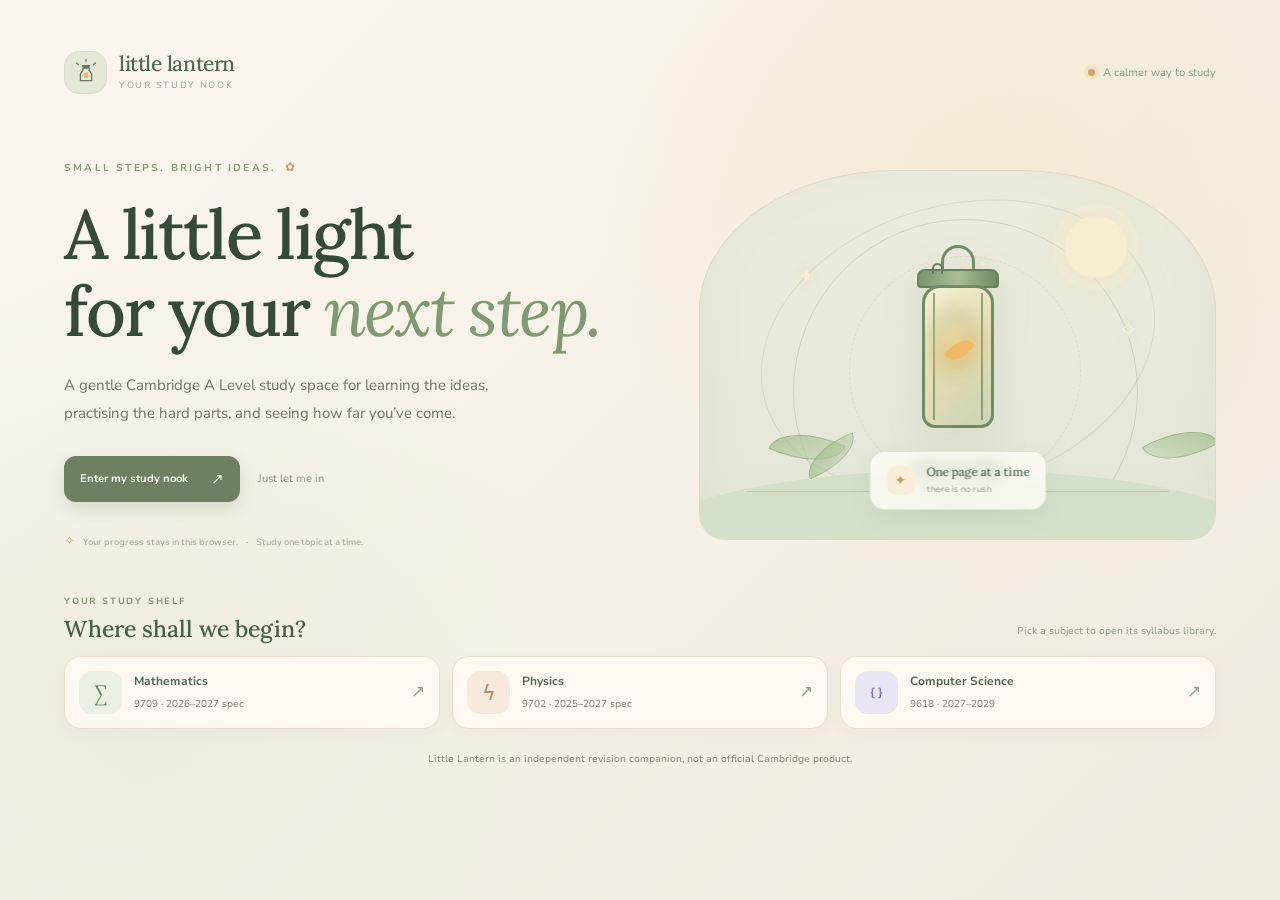
==== commit 93282186: "Release Little Lantern v5.1 - fix welcome screen" ====
--- a/index.html
+++ b/index.html
@@ -3,15 +3,68 @@
 <head>
   <meta charset="utf-8">
   <meta name="viewport" content="width=device-width, initial-scale=1">
-  <meta name="theme-color" content="#f7f6ef">
+  <meta name="theme-color" content="#f4eee2">
+  <meta name="color-scheme" content="light">
+  <meta property="og:type" content="website">
+  <meta property="og:title" content="Little Lantern — a gentle A Level study space">
+  <meta property="og:description" content="A calm, independent Cambridge A Level revision companion for Mathematics, Physics and Computer Science.">
+  <meta property="og:image" content="share-card.png">
+  <meta property="og:image:alt" content="Little Lantern study nook with a warm glowing lantern and soft botanical details">
+  <meta property="og:image:type" content="image/png">
+  <meta property="og:image:width" content="1200">
+  <meta property="og:image:height" content="630">
+  <meta name="twitter:card" content="summary_large_image">
+  <meta name="twitter:title" content="Little Lantern — a gentle A Level study space">
+  <meta name="twitter:description" content="A calm revision nook for Mathematics, Physics and Computer Science.">
+  <meta name="twitter:image" content="share-card.png">
+  <meta name="twitter:image:alt" content="Little Lantern study nook with a warm glowing lantern and soft botanical details">
+  <link rel="icon" type="image/svg+xml" href="favicon.svg">
   <meta name="description" content="Little Lantern — a calm Cambridge A Level syllabus and revision companion.">
   <title>Little Lantern — a gentle study space</title>
   <link rel="stylesheet" href="style.css">
   <script defer src="syllabus-data.js"></script>
   <script defer src="study-notes.js"></script>
+  <script defer src="physics-cs-data.js"></script>
+  <script defer src="physics-notes.js"></script>
+  <script defer src="cs-as-theory-notes.js"></script>
+  <script defer src="cs-as-programming-notes.js"></script>
+  <script defer src="cs-a2-notes.js"></script>
   <script defer src="app.js"></script>
 </head>
-<body>
+<body class="intro-pending">
+  <section class="opening-screen" id="openingScreen" aria-labelledby="openingTitle">
+    <div class="opening-shell">
+      <div class="opening-topline">
+        <a class="opening-brand" href="#welcome" aria-label="Little Lantern introduction">
+          <span class="brand-mark opening-brand-mark" aria-hidden="true"><svg viewBox="0 0 48 48" fill="none"><path d="M17 11h14l-2 5H19l-2-5Z" fill="currentColor"/><path d="M19 16h10v4l4 5v11H15V25l4-5v-4Z" stroke="currentColor" stroke-width="2" stroke-linejoin="round"/><path d="M20 28c0-2.2 1.5-4 4-6 2.5 2 4 3.8 4 6a4 4 0 1 1-8 0Z" fill="#E6B56E"/><path d="M12 11 9 8m27 3 3-3M24 5V2" stroke="currentColor" stroke-width="2" stroke-linecap="round"/></svg></span>
+          <span><strong>little lantern</strong><small>your study nook</small></span>
+        </a>
+        <span class="opening-motto"><span class="motto-dot"></span> A calmer way to study</span>
+      </div>
+      <div class="opening-hero">
+        <div class="opening-copy">
+          <p class="eyebrow">SMALL STEPS. BRIGHT IDEAS. <span class="eyebrow-flower">✿</span></p>
+          <h1 id="openingTitle">A little light<br>for your <em>next step.</em></h1>
+          <p class="opening-description">A gentle Cambridge A Level study space for learning the ideas, practising the hard parts, and seeing how far you’ve come.</p>
+          <div class="opening-actions"><button class="button button-primary opening-cta" id="enterStudy">Enter my study nook <span aria-hidden="true">↗</span></button><button class="opening-skip" id="skipWelcome">Just let me in</button></div>
+          <div class="opening-trust"><span>✧</span><span>Your progress stays in this browser.</span><span>·</span><span>Study one topic at a time.</span></div>
+        </div>
+        <div class="opening-art" aria-hidden="true">
+          <div class="opening-orbit orbit-one"></div><div class="opening-orbit orbit-two"></div><div class="opening-moon"></div><span class="opening-star star-a">✦</span><span class="opening-star star-b">✧</span><span class="opening-star star-c">·</span>
+          <div class="opening-lantern"><div class="lantern-top"></div><div class="lantern-cap"></div><div class="lantern-glass"><div class="lantern-flame"></div><div class="lantern-glow"></div></div><div class="lantern-base"></div></div>
+          <div class="opening-leaf leaf-a"></div><div class="opening-leaf leaf-b"></div><div class="opening-leaf leaf-c"></div><div class="opening-ground"></div>
+          <div class="art-caption"><span class="caption-spark">✦</span><span><strong>One page at a time</strong><small>there is no rush</small></span></div>
+        </div>
+      </div>
+      <div class="opening-subject-heading"><div><p class="eyebrow">YOUR STUDY SHELF</p><h2>Where shall we begin?</h2></div><p>Pick a subject to open its syllabus library.</p></div>
+      <div class="opening-subjects">
+        <button class="opening-subject-card" data-start-subject="9709"><span class="opening-subject-icon math-symbol">∑</span><span class="opening-subject-copy"><strong>Mathematics</strong><small>9709 · 2026–2027 spec</small></span><span class="opening-subject-arrow">↗</span></button>
+        <button class="opening-subject-card" data-start-subject="9702"><span class="opening-subject-icon physics-symbol">ϟ</span><span class="opening-subject-copy"><strong>Physics</strong><small>9702 · 2025–2027 spec</small></span><span class="opening-subject-arrow">↗</span></button>
+        <button class="opening-subject-card" data-start-subject="9618"><span class="opening-subject-icon cs-symbol">{ }</span><span class="opening-subject-copy"><strong>Computer Science</strong><small>9618 · 2027–2029</small></span><span class="opening-subject-arrow">↗</span></button>
+      </div>
+      <p class="opening-footnote">Little Lantern is an independent revision companion, not an official Cambridge product.</p>
+    </div>
+  </section>
   <div class="app-shell">
     <aside class="sidebar" aria-label="Main navigation">
       <a class="brand" href="#today" aria-label="Little Lantern home">
@@ -22,10 +75,13 @@
       </a>
 
       <div class="nav-label">YOUR DESK</div>
-      <nav class="main-nav">
+      <nav class="main-nav" aria-label="Study sections">
         <button class="nav-item active" data-view="today"><span class="nav-icon">⌂</span><span>Today</span><span class="nav-dot"></span></button>
-        <button class="nav-item" data-view="syllabus"><span class="nav-icon">▤</span><span>Syllabus library</span></button>
-        <button class="nav-item" data-view="revision"><span class="nav-icon">✳</span><span>Revision nook</span></button>
+        <button class="nav-item" data-view="syllabus"><span class="nav-icon">▤</span><span>Syllabus</span></button>
+        <button class="nav-item" data-view="revision"><span class="nav-icon">✳</span><span>Review</span></button>
+        <button class="nav-item" data-view="planner"><span class="nav-icon">▦</span><span>Plan</span></button>
+        <button class="nav-item" data-view="flashcards"><span class="nav-icon">▤</span><span>Cards</span></button>
+        <button class="nav-item" data-view="practice"><span class="nav-icon">⌘</span><span>CS Lab</span></button>
       </nav>
 
       <div class="sidebar-grow"></div>
@@ -45,7 +101,7 @@
 
       <section class="view active" id="view-today" aria-labelledby="todayHeading">
         <div class="page-heading">
-          <div><p class="eyebrow">YOUR GENTLE STUDY SPACE <span class="eyebrow-flower">✿</span></p><h1 id="todayHeading">Make a little <em>progress.</em></h1><p class="page-subtitle">A calm place to see what you know, what needs practice, and what comes next.</p></div>
+          <div><p class="eyebrow">YOUR GENTLE STUDY SPACE <span class="eyebrow-flower">✿</span></p><h1 id="todayHeading">Make a little <em>progress.</em></h1><p class="page-subtitle" id="todaySubtitle">A calm place to see what you know, what needs practice, and what comes next.</p></div>
         </div>
 
         <section class="welcome-card">
@@ -62,22 +118,22 @@
 
         <div class="dashboard-columns">
           <section class="panel next-panel"><div class="panel-heading"><div><p class="eyebrow">A SOFT PLACE TO BEGIN</p><h2>Today's little steps</h2></div><button class="text-button" data-go="revision">See all <span aria-hidden="true">→</span></button></div><p class="panel-intro">A few topics to gently move forward. You can change these anytime.</p><div id="todaySteps" class="step-list"></div></section>
-          <section class="panel timer-panel"><div class="panel-heading"><div><p class="eyebrow">TAKE A BREATH</p><h2>Focus nook</h2></div><span class="timer-sparkle" aria-hidden="true">✧</span></div><p class="panel-intro">A small pocket of time, just for you.</p><div class="timer-visual"><div class="timer-ring"><div class="timer-inner"><span class="timer-label">YOUR FOCUS TIME</span><strong id="timerDisplay">25:00</strong><span id="timerMessage">one thing at a time</span></div></div></div><div class="timer-actions"><button class="button button-primary" id="timerStart">Begin focus</button><button class="button button-quiet" id="timerReset">Reset</button></div><div class="timer-footer"><span>☕</span> Stretch, sip water, and rest your eyes between sessions.</div></section>
-        </div>
-
-        <section class="source-strip"><div class="source-seal">✓</div><div><strong>Built around the Cambridge syllabus</strong><p>Revision notes and original graded practice are now included for P1, M1, S1 and S2 from the 2026–2027 Mathematics 9709 syllabus.</p></div><a href="https://www.cambridgeinternational.org/programmes-and-qualifications/cambridge-international-as-and-a-level-mathematics-9709/" target="_blank" rel="noreferrer">Official source ↗</a></section>
+          <section class="panel timer-panel"><div class="panel-heading"><div><p class="eyebrow">TAKE A BREATH</p><h2>Focus nook</h2></div><span class="timer-sparkle" aria-hidden="true">✧</span></div><p class="panel-intro">A warm little pocket of time, just for you.</p><div class="timer-visual"><div class="timer-ring"><div class="timer-inner"><span class="timer-label">YOUR FOCUS TIME</span><strong id="timerDisplay">25:00</strong><span id="timerMessage">one thing at a time</span></div></div></div><div class="timer-actions"><button class="button button-primary" id="timerStart">Begin focus</button><button class="button button-quiet" id="timerReset">Reset</button></div><div class="timer-footer"><span>☕</span> Stretch, sip water, and rest your eyes between sessions.</div></section>
+        </div>
+
+        <section class="source-strip"><div class="source-seal">✓</div><div><strong id="sourceStripTitle">Built around the Cambridge syllabus</strong><p id="sourceStripText">Original revision notes and practice for Cambridge A Level topics.</p></div><a id="sourceStripLink" href="https://www.cambridgeinternational.org/programmes-and-qualifications/cambridge-international-as-and-a-level-mathematics-9709/" target="_blank" rel="noreferrer">Official source ↗</a></section>
       </section>
 
       <section class="view" id="view-syllabus" aria-labelledby="syllabusHeading">
-        <div class="page-heading syllabus-heading"><div><p class="eyebrow">YOUR COURSE, MADE GENTLER <span class="eyebrow-flower">✿</span></p><h1 id="syllabusHeading">Syllabus <em>library.</em></h1><p class="page-subtitle">Choose your route, find a topic, and keep your progress in one place.</p></div><span class="syllabus-stamp">CAMBRIDGE<br><strong>9709</strong><br>2026–2027</span></div>
-        <div class="subject-tabs" role="tablist" aria-label="Subject">
-          <button class="subject-tab active" role="tab" aria-selected="true" data-subject="9709"><span class="subject-tab-icon">∑</span><span><strong>Mathematics</strong><small>9709 · 2026–2027</small></span><span class="tab-check">✓</span></button>
-          <button class="subject-tab coming-soon" role="tab" aria-selected="false" disabled><span class="subject-tab-icon physics-icon">ϟ</span><span><strong>Physics</strong><small>9702 · coming next</small></span><span class="soon-label">SOON</span></button>
-          <button class="subject-tab coming-soon" role="tab" aria-selected="false" disabled><span class="subject-tab-icon cs-icon">{ }</span><span><strong>Computer Science</strong><small>9618 · coming next</small></span><span class="soon-label">SOON</span></button>
+        <div class="page-heading syllabus-heading"><div><p class="eyebrow">YOUR COURSE, MADE GENTLER <span class="eyebrow-flower">✿</span></p><h1 id="syllabusHeading">Syllabus <em>library.</em></h1><p class="page-subtitle" id="syllabusSubtitle">Choose your route, find a topic, and keep your progress in one place.</p></div><span class="syllabus-stamp" id="syllabusStamp">CAMBRIDGE<br><strong>9709</strong><br>2026–2027</span></div>
+        <div class="subject-tabs" role="group" aria-label="Choose a subject">
+          <button class="subject-tab active" aria-pressed="true" data-subject="9709"><span class="subject-tab-icon">∑</span><span><strong>Mathematics</strong><small>9709 · 2026–2027 spec</small></span><span class="tab-check">✓</span></button>
+          <button class="subject-tab" aria-pressed="false" data-subject="9702"><span class="subject-tab-icon physics-icon">ϟ</span><span><strong>Physics</strong><small>9702 · 2025–2027 spec</small></span><span class="tab-check">✓</span></button>
+          <button class="subject-tab" aria-pressed="false" data-subject="9618"><span class="subject-tab-icon cs-icon">{ }</span><span><strong>Computer Science</strong><small>9618 · 2027–2029</small></span><span class="tab-check">✓</span></button>
         </div>
 
         <div class="library-toolbar panel">
-          <div class="toolbar-top"><div><p class="eyebrow">FIND YOUR PLACE</p><h2>The syllabus shelf</h2></div><a class="official-link" href="https://www.cambridgeinternational.org/programmes-and-qualifications/cambridge-international-as-and-a-level-mathematics-9709/" target="_blank" rel="noreferrer">Read official syllabus ↗</a></div>
+          <div class="toolbar-top"><div><p class="eyebrow">FIND YOUR PLACE</p><h2>The syllabus shelf</h2></div><a class="official-link" id="officialSyllabusLink" href="https://www.cambridgeinternational.org/programmes-and-qualifications/cambridge-international-as-and-a-level-mathematics-9709/" target="_blank" rel="noreferrer">Read official syllabus ↗</a></div>
           <div class="filters-grid">
             <label class="filter-field"><span>Study view</span><select id="qualificationSelect"><option value="ALL">All requested modules</option><option value="AS">AS exam route</option><option value="A2">Full A Level route</option></select></label>
             <label class="filter-field route-field"><span>Paper route</span><select id="routeSelect"><option value="AS_P1_P2">P1 + P2 · Pure only (AS-only)</option><option value="AS_P1_P4">P1 + P4 · Pure + Mechanics</option><option value="AS_P1_P5">P1 + P5 · Pure + Statistics 1</option></select></label>
@@ -90,7 +146,7 @@
         <div class="syllabus-summary"><div><span class="summary-kicker">YOUR CURRENT VIEW</span><strong id="routeTitle">AS Level · P1 + P5</strong><small id="routeSubtitle">Pure Mathematics 1 and Probability & Statistics 1</small></div><div class="summary-numbers"><div><strong id="visibleTopicCount">13</strong><small>topics in view</small></div><div><strong id="viewProgress">0%</strong><small>explored</small></div></div></div>
         <div id="syllabusGroups" class="syllabus-groups"></div>
         <div id="emptySearch" class="empty-state hidden"><span>⌕</span><h3>No little matches yet</h3><p>Try a shorter search or choose a different status filter.</p></div>
-        <div class="syllabus-footnote"><span class="footnote-flower">✿</span><p><strong>A note about accuracy:</strong> The notes are original revision explanations mapped to the Cambridge 9709 syllabus for 2026–2027. Practice questions are original Cambridge-style questions, not copied past-paper items. Check the official syllabus for definitive scope; progress and personal notes are saved in this browser.</p></div>
+        <div class="syllabus-footnote"><span class="footnote-flower">✿</span><p id="syllabusAccuracyText"><strong>A note about accuracy:</strong> These are independently written revision notes and original practice questions mapped to the selected subject’s syllabus. Check the exam year shown above and use the official Cambridge specification as the final authority. Progress and personal notes are saved in this browser.</p></div>
       </section>
 
       <section class="view" id="view-revision" aria-labelledby="revisionHeading">
@@ -98,7 +154,59 @@
         <div class="revision-intro"><div class="revision-intro-art" aria-hidden="true">✿</div><div><h2>Follow the next little light.</h2><p>These suggestions come from your topic statuses. Mark topics as you learn, and your list will adapt.</p></div></div>
         <div class="revision-controls"><div><p class="eyebrow">YOUR REVISION QUEUE</p><h2 id="revisionListTitle">A few good places to begin</h2></div><button class="button button-quiet" data-go="syllabus">Browse syllabus ↗</button></div>
         <div id="revisionList" class="revision-list"></div>
-        <section class="settings-panel panel"><div class="settings-copy"><span class="settings-icon">✧</span><div><h3>Your study space, your way</h3><p>Export a backup of your topic progress and notes, or reset the local demo to start afresh.</p></div></div><div class="settings-actions"><button class="button button-light-bordered" id="exportProgress">Export progress</button><button class="button button-danger-quiet" id="resetProgress">Reset demo progress</button></div></section>
+        <section class="settings-panel panel"><div class="settings-copy"><span class="settings-icon">✧</span><div><h3>Your study space, your way</h3><p>Export or restore your topic progress and notes. Your study data stays in this browser unless you back it up.</p></div></div><div class="settings-actions"><button class="button button-light-bordered" id="exportProgress">Export backup</button><button class="button button-light-bordered" id="importProgress">Import backup</button><input id="progressFile" class="sr-only" type="file" accept="application/json,.json"><button class="button button-danger-quiet" id="resetProgress">Reset my progress</button></div></section>
+      </section>
+
+      <section class="view" id="view-planner" aria-labelledby="plannerHeading">
+        <div class="page-heading"><div><p class="eyebrow">A PLAN THAT LEAVES ROOM TO BREATHE <span class="eyebrow-flower">✿</span></p><h1 id="plannerHeading">Study <em>planner.</em></h1><p class="page-subtitle">Choose a small, realistic study session. Your plan stays on this device.</p></div></div>
+        <section class="planner-intro panel"><span class="planner-sun" aria-hidden="true">☼</span><div><h2>Little by little adds up.</h2><p>Plan a topic, choose a date, and give it a time that feels manageable. You can move or remove a session whenever you need to.</p></div></section>
+        <section class="planner-builder panel" aria-labelledby="plannerFormHeading">
+          <div class="panel-heading"><div><p class="eyebrow">MAKE A SMALL PLAN</p><h2 id="plannerFormHeading">Add a study session</h2></div><span class="planner-form-mark" aria-hidden="true">✎</span></div>
+          <form id="plannerForm" class="planner-form">
+            <label class="filter-field"><span>Subject</span><select id="plannerSubject"><option value="9709">Mathematics · 9709</option><option value="9702">Physics · 9702</option><option value="9618">Computer Science · 9618</option></select></label>
+            <label class="filter-field"><span>Topic</span><select id="plannerTopic" required></select></label>
+            <label class="filter-field"><span>Date</span><input id="plannerDate" type="date" required></label>
+            <label class="filter-field"><span>Time</span><select id="plannerDuration"><option value="15">15 minutes</option><option value="25" selected>25 minutes</option><option value="40">40 minutes</option><option value="50">50 minutes</option><option value="60">60 minutes</option></select></label>
+            <button class="button button-primary planner-add" type="submit">Add to my plan <span aria-hidden="true">＋</span></button>
+          </form>
+        </section>
+        <div class="planner-list-heading"><div><p class="eyebrow">YOUR UPCOMING SESSIONS</p><h2>A little plan, at your pace</h2></div><span id="plannerCount" class="practice-badge">0 sessions</span></div>
+        <div id="plannerList" class="planner-list" aria-live="polite"></div>
+      </section>
+
+      <section class="view" id="view-flashcards" aria-labelledby="flashcardsHeading">
+        <div class="page-heading"><div><p class="eyebrow">GENTLE ACTIVE RECALL <span class="eyebrow-flower">✿</span></p><h1 id="flashcardsHeading">Flashcard <em>garden.</em></h1><p class="page-subtitle">Bring a small idea to mind before turning the card. Revisit it later so it has time to stick.</p></div></div>
+        <section class="flashcard-toolbar panel">
+          <label class="filter-field"><span>Choose a subject</span><select id="flashcardSubject"><option value="9709">Mathematics · 9709</option><option value="9702">Physics · 9702</option><option value="9618">Computer Science · 9618</option></select></label>
+          <div class="flashcard-stats"><span><strong id="flashcardDueCount">0</strong><small>ready to revisit</small></span><span><strong id="flashcardDeckCount">0</strong><small>cards in this shelf</small></span></div>
+        </section>
+        <section id="flashcardStage" class="flashcard-stage" aria-live="polite"></section>
+        <p class="flashcard-help">“Again” brings a card back sooner. “I knew it” gives it a longer pause before its next review. Your schedule is saved locally.</p>
+      </section>
+
+      <section class="view" id="view-practice" aria-labelledby="practiceHeading">
+        <div class="page-heading"><div><p class="eyebrow">THINK IT THROUGH, ONE STEP AT A TIME <span class="eyebrow-flower">✿</span></p><h1 id="practiceHeading">CS practice <em>bench.</em></h1><p class="page-subtitle">Short, original multiple-choice checks for core 9618 ideas. Read the explanation after you answer.</p></div></div>
+        <section class="practice-intro-card panel"><span class="practice-intro-icon" aria-hidden="true">{ }</span><div><h2>Test the idea, not just your memory.</h2><p>This starter set revisits data representation, networks, logic, databases, algorithms and programming. It is supplementary practice, not a Cambridge assessment.</p></div></section>
+        <div id="csQuizCard" class="cs-quiz-card panel" aria-live="polite"></div>
+        <section class="trace-lab panel" aria-labelledby="traceHeading">
+          <div class="panel-heading"><div><p class="eyebrow">PAPER 2 · TRACE TABLE WARM-UP</p><h2 id="traceHeading">Follow the loop, one row at a time.</h2></div><span class="trace-mark" aria-hidden="true">⌁</span></div>
+          <p class="trace-intro">Complete the values after each loop iteration. Try tracing on paper first, then enter your table here.</p>
+          <pre class="trace-code"><code>Total ← 0
+FOR i ← 1 TO 4
+    IF i MOD 2 = 0 THEN
+        Total ← Total + i
+    ENDIF
+NEXT i
+OUTPUT Total</code></pre>
+          <div class="trace-table-wrap"><table class="trace-table"><thead><tr><th>Iteration</th><th>i</th><th>i MOD 2</th><th>Total after iteration</th></tr></thead><tbody>
+            <tr><th>1</th><td><input class="trace-cell" data-trace-row="0" data-trace-col="0" inputmode="numeric" aria-label="Iteration 1, value of i"></td><td><input class="trace-cell" data-trace-row="0" data-trace-col="1" inputmode="numeric" aria-label="Iteration 1, remainder"></td><td><input class="trace-cell" data-trace-row="0" data-trace-col="2" inputmode="numeric" aria-label="Iteration 1, total"></td></tr>
+            <tr><th>2</th><td><input class="trace-cell" data-trace-row="1" data-trace-col="0" inputmode="numeric" aria-label="Iteration 2, value of i"></td><td><input class="trace-cell" data-trace-row="1" data-trace-col="1" inputmode="numeric" aria-label="Iteration 2, remainder"></td><td><input class="trace-cell" data-trace-row="1" data-trace-col="2" inputmode="numeric" aria-label="Iteration 2, total"></td></tr>
+            <tr><th>3</th><td><input class="trace-cell" data-trace-row="2" data-trace-col="0" inputmode="numeric" aria-label="Iteration 3, value of i"></td><td><input class="trace-cell" data-trace-row="2" data-trace-col="1" inputmode="numeric" aria-label="Iteration 3, remainder"></td><td><input class="trace-cell" data-trace-row="2" data-trace-col="2" inputmode="numeric" aria-label="Iteration 3, total"></td></tr>
+            <tr><th>4</th><td><input class="trace-cell" data-trace-row="3" data-trace-col="0" inputmode="numeric" aria-label="Iteration 4, value of i"></td><td><input class="trace-cell" data-trace-row="3" data-trace-col="1" inputmode="numeric" aria-label="Iteration 4, remainder"></td><td><input class="trace-cell" data-trace-row="3" data-trace-col="2" inputmode="numeric" aria-label="Iteration 4, total"></td></tr>
+          </tbody></table></div>
+          <div class="trace-controls"><button type="button" class="button button-primary" id="checkTrace">Check my trace</button><button type="button" class="button button-quiet" id="resetTrace">Clear table</button></div>
+          <p id="traceFeedback" class="trace-feedback" role="status" aria-live="polite">The table will give you feedback when you check it.</p>
+        </section>
       </section>
 
       <footer class="app-footer"><span>made with a little light <span class="footer-heart">♡</span></span><span>Little Lantern · a study companion, not an official Cambridge product</span></footer>
@@ -106,6 +214,6 @@
   </div>
   <div id="toast" class="toast" role="status" aria-live="polite"></div>
   <dialog id="studyDialog" class="study-dialog" aria-labelledby="studyDialogTitle"><div id="studyContent"></div></dialog>
-  <dialog id="resetDialog" class="reset-dialog"><div class="dialog-flower">✿</div><h2>Start with a fresh page?</h2><p>This clears topic statuses, notes, and review dates saved on this device.</p><div class="dialog-actions"><button class="button button-quiet" id="cancelReset">Keep my progress</button><button class="button button-danger" id="confirmReset">Reset progress</button></div></dialog>
+  <dialog id="resetDialog" class="reset-dialog"><div class="dialog-flower">✿</div><h2>Start with a fresh page?</h2><p>This clears topic statuses, personal notes, review dates, planned sessions, and flashcard schedules saved on this device.</p><div class="dialog-actions"><button class="button button-quiet" id="cancelReset">Keep my progress</button><button class="button button-danger" id="confirmReset">Reset progress</button></div></dialog>
 </body>
 </html>
--- a/style.css
+++ b/style.css
@@ -265,3 +265,385 @@
   .study-dialog-footer .button { flex: 1; }
   .study-toggle { grid-column: 1 / -1; width: 100%; text-align: center; }
 }
+
+/* Opening welcome screen: a soft lantern-lit entrance to the existing study nook. */
+.opening-screen { display: none; min-height: 100vh; overflow: hidden; padding: clamp(22px, 4vw, 52px) clamp(18px, 5vw, 76px) 28px; background: radial-gradient(circle at 83% 12%, rgba(229, 237, 218, .65), transparent 27%), linear-gradient(135deg, #fbfaf4 0%, #f6f6ed 52%, #f3f1e6 100%); color: var(--ink, #344635); }
+.intro-pending .opening-screen { display: block; }
+.intro-pending .app-shell { display: none; }
+.intro-dismissed .opening-screen { display: none; }
+.intro-dismissed .app-shell { display: block; }
+.opening-shell { width: min(1160px, 100%); margin: 0 auto; }
+.opening-topline { display: flex; align-items: center; justify-content: space-between; gap: 20px; }
+.opening-brand { display: inline-flex; align-items: center; gap: 12px; color: #526b50; text-decoration: none; }
+.opening-brand > span:last-child { display: grid; gap: 3px; }
+.opening-brand strong { font: 500 21px/1.1 'Lora', Georgia, serif; letter-spacing: -.45px; }
+.opening-brand small { color: #9ba693; font-size: 9px; letter-spacing: 1.7px; text-transform: uppercase; }
+.opening-brand-mark { display: grid; place-items: center; width: 43px; height: 43px; border: 1px solid #dce5d3; border-radius: 15px; background: #f1f5e9; color: #688562; }
+.opening-brand-mark svg { width: 30px; height: 30px; }
+.opening-motto { display: inline-flex; align-items: center; gap: 8px; color: #8b9987; font-size: 11px; }
+.motto-dot { width: 7px; height: 7px; border-radius: 50%; background: #d5a55d; box-shadow: 0 0 0 4px rgba(213,165,93,.12); }
+.opening-hero { display: grid; grid-template-columns: minmax(0, 1.05fr) minmax(330px, .95fr); align-items: center; gap: clamp(24px, 5vw, 68px); padding: clamp(30px, 5vw, 64px) 0 36px; }
+.opening-copy { position: relative; z-index: 1; }
+.opening-copy .eyebrow { color: #89997d; font-size: 10px; letter-spacing: 2.2px; }
+.opening-copy h1 { margin: 18px 0 20px; max-width: 570px; color: #344c37; font: 500 clamp(42px, 5.4vw, 69px)/1.12 'Lora', Georgia, serif; letter-spacing: -2.2px; }
+.opening-copy h1 em { color: #7d9a70; font-weight: 400; }
+.opening-description { max-width: 465px; color: #788775; font-size: 15px; line-height: 1.9; }
+.opening-actions { display: flex; align-items: center; flex-wrap: wrap; gap: 18px; margin-top: 28px; }
+.opening-cta { padding: 15px 20px; border-radius: 13px; box-shadow: 0 8px 18px rgba(77, 105, 71, .13); font-size: 12px; }
+.opening-cta span { margin-left: 13px; font-size: 15px; }
+.opening-skip { border: 0; padding: 10px 0; background: transparent; color: #879482; font-size: 11px; }
+.opening-skip:hover { color: #526b50; text-decoration: underline; text-underline-offset: 4px; }
+.opening-trust { display: flex; align-items: center; flex-wrap: wrap; gap: 8px; margin-top: 29px; color: #9ca697; font-size: 9px; }
+.opening-trust > span:first-child { color: #d2a45e; font-size: 13px; }
+.opening-art { position: relative; min-height: 370px; isolation: isolate; border: 1px solid rgba(220, 227, 209, .75); border-radius: 38% 38% 26px 26px; background: linear-gradient(180deg, #e9efe0 0%, #e5ebdb 62%, #dce7d2 100%); box-shadow: inset 0 -15px 50px rgba(110, 137, 97, .07); overflow: hidden; }
+.opening-art::before { content: ''; position: absolute; inset: 9% 11% 14%; border: 1px solid rgba(150, 171, 137, .26); border-radius: 50%; transform: rotate(-16deg); }
+.opening-art::after { content: ''; position: absolute; left: 9%; right: 9%; bottom: 13%; height: 1px; background: rgba(133, 158, 122, .35); }
+.opening-orbit { position: absolute; left: 18%; top: 13%; width: 67%; aspect-ratio: 1; border: 1px solid rgba(146, 169, 132, .35); border-radius: 50%; }
+.orbit-two { left: 29%; top: 23%; width: 45%; border-style: dashed; opacity: .55; }
+.opening-moon { position: absolute; top: 12%; right: 17%; width: 62px; height: 62px; border-radius: 50%; background: #f9f0d8; box-shadow: 0 0 0 12px rgba(248,239,212,.18), 0 0 40px rgba(240,201,121,.2); }
+.opening-star { position: absolute; color: #f7f0d8; text-shadow: 0 0 12px rgba(217,173,100,.42); }
+.star-a { top: 24%; left: 19%; font-size: 20px; }.star-b { top: 38%; right: 15%; font-size: 24px; }.star-c { top: 16%; left: 54%; font-size: 39px; }
+.opening-lantern { position: absolute; z-index: 2; left: 50%; top: 20%; width: 130px; height: 235px; transform: translateX(-50%); filter: drop-shadow(0 16px 18px rgba(87, 105, 73, .16)); }
+.lantern-top { position: absolute; left: 48px; top: 0; width: 34px; height: 29px; border: 3px solid #718b66; border-bottom: 0; border-radius: 28px 28px 0 0; }
+.lantern-cap { position: absolute; top: 24px; left: 24px; width: 82px; height: 19px; border: 2px solid #66815e; border-radius: 8px 8px 4px 4px; background: linear-gradient(90deg, #78956d, #a9bf93 50%, #6d8963); }
+.lantern-glass { position: absolute; top: 40px; left: 29px; width: 72px; height: 143px; border: 3px solid #718b66; border-radius: 18px 18px 13px 13px; background: linear-gradient(135deg, rgba(248,249,218,.75), rgba(241,222,161,.5) 45%, rgba(174,198,142,.42)); overflow: hidden; }
+.lantern-glass::before, .lantern-glass::after { content: ''; position: absolute; top: 5px; bottom: 5px; width: 2px; background: rgba(107, 135, 91, .7); }.lantern-glass::before { left: 8px; }.lantern-glass::after { right: 8px; }
+.lantern-flame { position: absolute; z-index: 2; left: 26px; top: 48px; width: 17px; height: 28px; border-radius: 80% 15% 75% 20%; transform: rotate(42deg); background: #efba66; box-shadow: 0 0 22px 10px rgba(242,188,91,.42); animation: lantern-flicker 3.2s ease-in-out infinite; }
+.lantern-glow { position: absolute; inset: 25px 11px; border-radius: 50%; background: rgba(255, 232, 153, .28); filter: blur(10px); }
+.lantern-base { position: absolute; left: 19px; bottom: 0; width: 92px; height: 19px; border: 2px solid #6e8963; border-radius: 3px 3px 11px 11px; background: linear-gradient(90deg, #718a64, #a1b98d, #718a64); }
+.opening-leaf { position: absolute; z-index: 1; bottom: 17%; width: 70px; height: 34px; border: 1px solid rgba(114, 149, 95, .45); border-radius: 100% 0 100% 0; background: linear-gradient(135deg, rgba(151,181,128,.72), rgba(196,214,177,.38)); transform-origin: bottom right; }
+.leaf-a { left: 12%; transform: rotate(24deg); }.leaf-b { left: 18%; bottom: 22%; transform: rotate(-22deg) scale(.82); }.leaf-c { right: 11%; bottom: 17%; transform: scaleX(-1) rotate(29deg); }
+.opening-ground { position: absolute; z-index: 0; bottom: -19%; left: -10%; width: 120%; height: 38%; border-radius: 50%; background: #d4e1c8; }
+.art-caption { position: absolute; z-index: 3; bottom: 8%; left: 50%; display: flex; align-items: center; gap: 11px; width: max-content; padding: 12px 16px; transform: translateX(-50%); border: 1px solid rgba(216,225,204,.8); border-radius: 15px; background: rgba(255, 254, 248, .78); box-shadow: 0 8px 25px rgba(80, 106, 73, .08); backdrop-filter: blur(8px); }
+.caption-spark { display: grid; place-items: center; width: 29px; height: 29px; border-radius: 10px; background: #f7efda; color: #c39b54; }
+.art-caption > span:last-child { display: grid; gap: 3px; }.art-caption strong { color: #526850; font: 500 12px 'Lora', Georgia, serif; }.art-caption small { color: #98a391; font-size: 9px; }
+.opening-subject-heading { display: flex; align-items: end; justify-content: space-between; gap: 20px; margin: 5px 0 13px; }
+.opening-subject-heading .eyebrow { margin-bottom: 5px; font-size: 9px; letter-spacing: 1.8px; }.opening-subject-heading h2 { margin: 0; color: #465e45; font: 500 23px 'Lora', Georgia, serif; }.opening-subject-heading > p { margin: 0 0 3px; color: #929c8c; font-size: 10px; }
+.opening-subjects { display: grid; grid-template-columns: repeat(3, minmax(0, 1fr)); gap: 12px; }
+.opening-subject-card { display: flex; align-items: center; gap: 12px; min-width: 0; padding: 14px; border: 1px solid #e4e9dc; border-radius: 17px; background: rgba(255, 254, 249, .8); text-align: left; color: #60755c; transition: transform .2s ease, border-color .2s ease, box-shadow .2s ease; }
+.opening-subject-card:hover { transform: translateY(-3px); border-color: #bfcfb3; box-shadow: 0 12px 24px rgba(62, 88, 55, .08); }
+.opening-subject-icon { display: grid; place-items: center; flex: 0 0 43px; width: 43px; height: 43px; border-radius: 13px; background: #eaf1e3; color: #63835b; font: 21px 'Lora', Georgia, serif; }
+.physics-symbol { background: #f8e9dd; color: #b9886c; }.cs-symbol { background: #eae5f5; color: #8978aa; font: 700 12px 'Nunito Sans', 'Segoe UI', sans-serif; }
+.opening-subject-copy { display: grid; min-width: 0; flex: 1; gap: 4px; }.opening-subject-copy strong { color: #51664e; font-size: 12px; font-weight: 700; }.opening-subject-copy small { color: #9aa593; font-size: 9px; }
+.opening-subject-arrow { color: #93a18a; font-size: 17px; }.opening-footnote { margin: 22px 0 0; color: #a2a99d; text-align: center; font-size: 9px; }
+@keyframes lantern-flicker { 0%, 100% { transform: rotate(42deg) scale(1); opacity: .96; } 50% { transform: rotate(45deg) scale(.94); opacity: .82; } }
+@media (max-width: 800px) { .opening-screen { padding: 22px 18px 26px; }.opening-hero { grid-template-columns: 1fr; gap: 26px; padding-top: 38px; }.opening-art { min-height: 300px; width: min(470px, 100%); justify-self: center; }.opening-copy h1 { font-size: clamp(42px, 9vw, 60px); }.opening-subjects { grid-template-columns: 1fr; }.opening-subject-heading { align-items: flex-start; flex-direction: column; gap: 6px; }.opening-subject-card { padding: 12px 14px; }.opening-motto { display: none; } }
+@media (max-width: 420px) { .opening-art { min-height: 260px; border-radius: 34% 34% 23px 23px; }.opening-lantern { transform: translateX(-50%) scale(.83); transform-origin: top center; }.opening-moon { width: 46px; height: 46px; }.opening-trust { line-height: 1.7; }.opening-brand strong { font-size: 19px; } }
+@media (prefers-reduced-motion: reduce) { .lantern-flame { animation: none; } }
+
+
+/* -------------------------------------------------------------------------
+   Little Lantern · Hearthlight refresh
+   A warmer parchment-and-sage palette with quieter contrast, softer edges,
+   comfortable reading widths and visible interactive states.
+   ------------------------------------------------------------------------- */
+:root {
+  --bg: #f5f0e6;
+  --paper: #fffaf1;
+  --ink: #3d493d;
+  --muted: #858878;
+  --muted-dark: #626c5c;
+  --line: #e8dfd0;
+  --sage: #b9c5a6;
+  --sage-deep: #6f8061;
+  --sage-pale: #edf0e3;
+  --cream: #f5ead7;
+  --peach: #f5e5d9;
+  --lilac: #eee8f1;
+  --rose: #f3e6e2;
+  --shadow: 0 12px 32px rgba(74, 63, 43, .055), 0 2px 6px rgba(74, 63, 43, .025);
+  --radius: 22px;
+}
+html { background: var(--bg); }
+body {
+  background:
+    radial-gradient(ellipse at 84% 4%, rgba(222, 215, 188, .30), transparent 32rem),
+    radial-gradient(ellipse at 8% 45%, rgba(224, 226, 205, .22), transparent 30rem),
+    var(--bg);
+  color: var(--ink);
+  font-size: 14px;
+  line-height: 1.65;
+}
+::selection { background: #e8d8b9; color: #394739; }
+button, input, select, textarea { color: inherit; }
+button { min-height: 36px; }
+button:focus-visible, a:focus-visible, input:focus-visible, select:focus-visible, textarea:focus-visible, summary:focus-visible {
+  outline: 3px solid #a28b65;
+  outline-offset: 3px;
+}
+.sidebar {
+  background: linear-gradient(180deg, #f2eee3 0%, #eeebdf 100%);
+  border-right-color: #e4dccd;
+  box-shadow: 5px 0 22px rgba(86, 75, 56, .025);
+}
+.brand-mark { background: #e5e8d7; color: #657a5d; border: 1px solid #d8dfcd; }
+.nav-item { min-height: 44px; border-radius: 14px; color: #717767; font-size: 12px; }
+.nav-item.active { background: #e4e8d8; color: #435642; box-shadow: inset 3px 0 0 #9aa984; }
+.sidebar-note { background: linear-gradient(145deg, #e8eadb, #e2e6d6); border: 1px solid #dce1d1; }
+.main-content { max-width: 1640px; }
+.topbar {
+  position: sticky; top: 0; z-index: 15;
+  background: rgba(245, 240, 230, .88);
+  backdrop-filter: blur(16px);
+  border-bottom-color: rgba(224, 216, 202, .78);
+}
+.breadcrumb, .date-pill { color: #747968; }
+.date-pill { background: #ece9dd; }
+.avatar { background: #e4e8d9; border-color: #d9dece; color: #51684e; }
+.view { padding-top: 43px; padding-bottom: 18px; }
+h1 { color: #39493b; letter-spacing: -1.2px; line-height: 1.12; }
+h1 em, .welcome-copy h2 em { color: #7b8c6a; }
+.page-subtitle { color: #777a6c; font-size: 13px; line-height: 1.8; }
+.eyebrow { color: #879176; letter-spacing: 1.55px; }
+.panel, .stat-card, .paper-card, .revision-card {
+  border-color: #e9e1d4;
+  background: rgba(255, 251, 243, .94);
+  box-shadow: var(--shadow);
+}
+.panel { border-radius: 21px; }
+.welcome-card {
+  background: linear-gradient(118deg, #e5e8d7 0%, #e9e5d4 52%, #f0e5d4 100%);
+  border: 1px solid rgba(219, 220, 201, .85);
+  box-shadow: 0 15px 42px rgba(83, 81, 57, .08);
+  border-radius: 28px;
+}
+.welcome-copy { padding: 35px 38px; }
+.welcome-copy p { color: #697563; font-size: 12px; line-height: 1.85; }
+.button { border-radius: 12px; min-height: 40px; font-size: 11px; padding: 11px 16px; }
+.button-primary { background: #6d8061; box-shadow: 0 6px 16px rgba(77, 95, 64, .16); }
+.button-primary:hover { background: #596d50; }
+.button-quiet { background: #f1ecdf; color: #68745f; }
+.button-light-bordered { background: #fffaf1; border-color: #e7ddcc; color: #586a50; }
+.button-danger-quiet { background: #f6eae5; color: #9e6b64; }
+.stat-card { border-radius: 20px; padding: 19px 21px; }
+.stat-label, .summary-kicker { color: #8c8c7b; }
+.stat-number { color: #455746; }
+.progress-track { background: #ece9dc; }
+.progress-track span { background: linear-gradient(90deg, #8ea17b, #bdad83); }
+.dashboard-columns { gap: 17px; }
+.next-panel, .timer-panel { padding: 22px; }
+.panel-heading h2, .section-line h2, .toolbar-top h2, .revision-controls h2 { color: #405141; }
+.step-item { border-bottom-color: #eee7dc; }
+.step-copy strong { color: #465545; font-size: 13px; }
+.step-copy small, .step-meta { color: #858779; }
+.timer-panel { background: linear-gradient(155deg, #eee9db, #f4ecdc); border-color: #e9dfcc; }
+.timer-ring { background: conic-gradient(#829472 var(--timer-progress), #e4ddca 0); }
+.timer-inner { background: #f4efdf; }
+.source-strip { background: #ecefe3; border-color: #dfe4d4; border-radius: 17px; }
+.source-strip p { color: #747c6d; font-size: 10px; }
+.subject-tabs { gap: 13px; }
+.subject-tab { border-radius: 17px; border-color: #e8e0d3; background: #fcf8ef; min-height: 78px; }
+.subject-tab.active { border-color: #aebc9c; background: #edf0e4; box-shadow: 0 8px 22px rgba(80, 99, 68, .07); }
+.subject-tab strong { color: #465745; }
+.subject-tab small { color: #818374; }
+.library-toolbar { background: #fcf8ef; }
+.library-toolbar, .syllabus-summary { border-color: #e8dfd1; }
+.filter-field > span { color: #737768; font-size: 11px; }
+.filter-field select, .filter-field input, .topic-status, .topic-note {
+  border-color: #e6ddcf;
+  background: #fffdf7;
+  color: #4f5c4b;
+  border-radius: 11px;
+  font-size: 12px;
+}
+.filter-field select, .filter-field input { min-height: 42px; padding: 9px 12px; }
+.search-wrap { border-color: #e6ddcf; background: #fffdf7; }
+.search-wrap input { min-height: 40px; }
+.route-hint { color: #757968; background: #f3efe2; border-color: #ebe2d2; }
+.syllabus-summary { background: #f0eee2; border-radius: 16px; }
+.paper-card { border-radius: 19px; overflow: hidden; }
+.paper-card-head { background: linear-gradient(90deg, #f2efe3, #f8f3e9); border-bottom-color: #ece5d9; }
+.paper-title-wrap h3 { color: #435342; }
+.paper-overline { color: #8d8c7b; }
+.topic-row { border-bottom-color: #eee8dc; }
+.topic-row.topic-highlight { background: #f4f0df; box-shadow: 0 0 0 8px #f4f0df; }
+.topic-code { background: #f1ecdf; color: #7d886c; }
+.topic-text strong { color: #465645; font-size: 14px; }
+.topic-text small { color: #858779; font-size: 10px; }
+.topic-status { font-size: 10px; min-height: 36px; }
+.study-toggle { border-color: #dfe4d3; background: #edf0e4; color: #546c4d; min-height: 36px; font-size: 10px; }
+.note-toggle, .review-toggle { font-size: 10px; min-height: 34px; }
+.revision-intro { border-radius: 20px; background: linear-gradient(120deg, #ebeede, #f2eadb); border: 1px solid #e3e2d1; }
+.revision-intro p, .revision-card p { color: #75796b; }
+.revision-card { border-radius: 18px; }
+.revision-card h3 { color: #435342; }
+.settings-panel { border-radius: 19px; }
+.settings-copy p { color: #747a6d; font-size: 10px; }
+.app-footer { color: #858678; border-top-color: #e7dfd1; font-size: 10px; }
+.study-dialog { background: #fffaf1; border-color: #e7dece; }
+.study-dialog::backdrop { background: rgba(49, 52, 39, .43); }
+#studyContent { font-size: 15px; line-height: 1.82; }
+.study-section p, .study-section li, .solution-content li { color: #535e4e; line-height: 1.85; font-size: 14px; }
+.study-section h3 { color: #435342; }
+.study-intro { background: #eef0e4; border-color: #dfe5d4; }
+.formula-card { background: #f3f0e5; border-color: #e8e0cf; }
+.worked-example { background: #f4ead9; border-color: #eadcc6; }
+.common-traps { background: #f5eae5; border-color: #ebddd6; }
+.practice-card { background: #fffdf7; border-color: #e9e1d4; border-radius: 17px; }
+.solution-content { background: #f0f1e7; }
+.study-source-note { color: #7c7e70; }
+.toast { background: #fffaf1; border-color: #e6ddca; color: #536b4c; box-shadow: 0 14px 36px rgba(71, 61, 43, .16); font-size: 12px; }
+
+/* New study tools */
+.planner-intro, .practice-intro-card { display: flex; align-items: flex-start; gap: 17px; padding: 22px 24px; background: linear-gradient(130deg, #e9eddf, #f2eadb); border-color: #e2e3d4; }
+.planner-sun, .practice-intro-icon { display: grid; place-items: center; flex: 0 0 48px; width: 48px; height: 48px; border-radius: 16px; background: #f7f0df; color: #b38c59; font: 25px 'Lora', Georgia, serif; }
+.planner-intro h2, .practice-intro-card h2 { margin: 0 0 5px; color: #435342; font: 500 20px 'Lora', Georgia, serif; }
+.planner-intro p, .practice-intro-card p { margin: 0; max-width: 690px; color: #707969; font-size: 12px; line-height: 1.8; }
+.planner-builder { margin-top: 17px; padding: 22px; }
+.planner-form { display: grid; grid-template-columns: 1fr 1.5fr 1fr .8fr auto; align-items: end; gap: 12px; margin-top: 18px; }
+.planner-form .filter-field { display: grid; gap: 7px; }
+.planner-add { white-space: nowrap; min-height: 42px; }
+.planner-form-mark { display: grid; place-items: center; width: 34px; height: 34px; border-radius: 12px; background: #f0eadc; color: #8c856d; }
+.planner-list-heading { display: flex; align-items: end; justify-content: space-between; gap: 16px; margin: 28px 0 13px; }
+.planner-list-heading h2 { margin: 0; color: #435342; font: 500 22px 'Lora', Georgia, serif; }
+.planner-list { display: grid; gap: 10px; }
+.planner-session { display: grid; grid-template-columns: 72px minmax(0, 1fr) auto; align-items: center; gap: 15px; padding: 16px 18px; border: 1px solid #e8dfd1; border-radius: 17px; background: #fffaf1; box-shadow: var(--shadow); }
+.planner-date-badge { display: grid; place-items: center; min-height: 62px; padding: 8px; border-radius: 13px; background: #eff0e4; color: #627257; text-align: center; }
+.planner-date-badge strong { font: 500 22px 'Lora', Georgia, serif; line-height: 1.1; }
+.planner-date-badge small { font-size: 9px; text-transform: uppercase; letter-spacing: 1px; }
+.planner-session h3 { margin: 0 0 4px; color: #435342; font: 500 16px 'Lora', Georgia, serif; }
+.planner-session p { margin: 0; color: #7d7f70; font-size: 11px; }
+.planner-session.is-done { opacity: .68; }
+.planner-session.is-done h3 { text-decoration: line-through; }
+.planner-actions { display: flex; align-items: center; gap: 7px; }
+.planner-actions button { min-height: 36px; border: 1px solid #e7dfd1; border-radius: 10px; background: #f6f2e8; color: #65745b; padding: 7px 10px; font-size: 10px; }
+.planner-actions .planner-delete { color: #966c64; background: #f7ece6; }
+.planner-empty { padding: 32px 20px; text-align: center; border: 1px dashed #dcd7c7; border-radius: 18px; background: rgba(255,250,241,.65); color: #7f806f; }
+.planner-empty strong { display: block; margin-bottom: 5px; color: #59674f; font: 500 18px 'Lora', Georgia, serif; }
+.flashcard-toolbar { display: flex; align-items: end; justify-content: space-between; gap: 20px; padding: 18px 20px; }
+.flashcard-toolbar .filter-field { width: min(340px, 100%); display: grid; gap: 7px; }
+.flashcard-stats { display: flex; gap: 22px; }
+.flashcard-stats span { display: grid; gap: 2px; text-align: right; }
+.flashcard-stats strong { color: #4e604b; font: 500 22px 'Lora', Georgia, serif; }
+.flashcard-stats small { color: #808273; font-size: 10px; }
+.flashcard-stage { display: grid; justify-items: center; margin-top: 20px; }
+.flashcard {
+  display: flex; flex-direction: column; justify-content: center; align-items: center;
+  width: min(720px, 100%); min-height: 320px; padding: 36px clamp(20px, 6vw, 65px);
+  border: 1px solid #e6dcc9; border-radius: 28px;
+  background: radial-gradient(circle at 85% 12%, rgba(239,226,195,.42), transparent 30%), linear-gradient(145deg, #fffaf0, #f4eedf);
+  box-shadow: 0 20px 55px rgba(82, 68, 43, .08), inset 0 1px rgba(255,255,255,.8);
+  text-align: center; cursor: pointer;
+}
+.flashcard:focus-visible { outline: 3px solid #a28b65; outline-offset: 4px; }
+.flashcard-kicker { margin-bottom: 18px; color: #8c8c78; font-size: 10px; font-weight: 800; letter-spacing: 1.4px; text-transform: uppercase; }
+.flashcard-question { max-width: 570px; color: #435342; font: 500 clamp(22px, 3vw, 30px)/1.45 'Lora', Georgia, serif; }
+.flashcard-answer { max-width: 590px; margin-top: 16px; padding-top: 17px; border-top: 1px solid #e5dac7; color: #596653; font-size: 14px; line-height: 1.85; white-space: pre-line; }
+.flashcard-topic { margin-top: 18px; color: #8a8978; font-size: 10px; }
+.flashcard-actions { display: flex; justify-content: center; flex-wrap: wrap; gap: 9px; margin-top: 18px; }
+.flashcard-actions button { min-height: 42px; padding: 10px 17px; border: 1px solid #e6dccb; border-radius: 13px; background: #fffaf1; color: #68725f; font-size: 11px; font-weight: 800; }
+.flashcard-actions .flashcard-again { background: #f7ece5; color: #986f61; border-color: #edddd3; }
+.flashcard-actions .flashcard-known { background: #e9eee0; color: #536c4b; border-color: #dce5d2; }
+.flashcard-help { margin: 14px auto 0; max-width: 640px; color: #828373; font-size: 11px; text-align: center; }
+.flashcard-empty { width: min(720px,100%); padding: 34px; border: 1px dashed #ddd7c7; border-radius: 23px; background: #fbf6ea; text-align: center; color: #777b6d; }
+.flashcard-empty h3 { margin: 6px 0; color: #435342; font: 500 21px 'Lora', Georgia, serif; }
+.flashcard-empty p { margin: 0; font-size: 12px; }
+.cs-quiz-card { margin-top: 17px; padding: clamp(18px, 3vw, 30px); }
+.quiz-topline { display: flex; justify-content: space-between; gap: 14px; align-items: center; margin-bottom: 18px; }
+.quiz-topic { color: #8b8b78; font-size: 10px; font-weight: 800; letter-spacing: 1px; text-transform: uppercase; }
+.quiz-count { color: #6b775f; background: #edf0e3; border-radius: 999px; padding: 6px 10px; font-size: 10px; font-weight: 800; }
+.quiz-question { max-width: 780px; color: #425342; font: 500 clamp(19px, 2.4vw, 25px)/1.5 'Lora', Georgia, serif; }
+.quiz-options { display: grid; gap: 9px; margin: 18px 0; }
+.quiz-option { display: flex; align-items: flex-start; gap: 11px; padding: 13px 15px; border: 1px solid #e8dfd1; border-radius: 13px; background: #fffdf7; color: #586251; cursor: pointer; font-size: 12px; line-height: 1.6; }
+.quiz-option input { margin-top: 3px; accent-color: #718363; }
+.quiz-option.is-selected { border-color: #aebb9a; background: #f0f2e7; }
+.quiz-option.is-correct { border-color: #a8b99a; background: #edf2e7; }
+.quiz-option.is-wrong { border-color: #d6b5a9; background: #f7eeea; }
+.quiz-feedback { margin: 14px 0; padding: 14px 16px; border-radius: 13px; background: #eef1e6; color: #526449; font-size: 12px; line-height: 1.75; }
+.quiz-feedback.is-wrong { background: #f6ebe6; color: #936b61; }
+.quiz-controls { display: flex; justify-content: space-between; gap: 10px; align-items: center; flex-wrap: wrap; margin-top: 17px; }
+.quiz-controls p { margin: 0; color: #898a7a; font-size: 10px; }
+.quiz-empty { padding: 35px; text-align: center; color: #747967; }
+
+/* Softer motion, readable touch targets and sensible small-screen layouts. */
+@media (hover: hover) {
+  .panel, .stat-card, .paper-card, .revision-card { transition: box-shadow .2s ease, transform .2s ease; }
+  .stat-card:hover, .paper-card:hover { box-shadow: 0 16px 38px rgba(74, 63, 43, .075); }
+}
+@media (max-width: 1080px) { .planner-form { grid-template-columns: 1fr 1fr; }.planner-add { grid-column: 1 / -1; } }
+@media (max-width: 720px) {
+  .view { padding-top: 30px; }
+  .planner-form { grid-template-columns: 1fr; }
+  .planner-add { grid-column: auto; width: 100%; }
+  .planner-session { grid-template-columns: 58px minmax(0,1fr); gap: 11px; padding: 13px; }
+  .planner-date-badge { min-height: 55px; }
+  .planner-actions { grid-column: 1 / -1; justify-content: flex-end; }
+  .flashcard-toolbar { align-items: stretch; flex-direction: column; }
+  .flashcard-toolbar .filter-field { width: 100%; }
+  .flashcard-stats { justify-content: space-between; }
+  .flashcard-stats span { text-align: left; }
+  .flashcard { min-height: 290px; border-radius: 22px; padding: 26px 19px; }
+  .planner-intro, .practice-intro-card { padding: 18px; }
+  .planner-list-heading { align-items: flex-start; }
+}
+@media (max-width: 640px) {
+  .sidebar { width: 100%; height: auto; min-height: 60px; inset: auto 0 0; padding: 6px 7px max(6px, env(safe-area-inset-bottom)); flex-direction: row; border-right: 0; border-top: 1px solid #e2d9c9; background: rgba(246, 241, 231, .96); backdrop-filter: blur(14px); }
+  .brand, .sidebar-grow, .sidebar-note, .sidebar-bottom, .nav-label { display: none; }
+  .main-nav { display: flex; width: 100%; justify-content: space-around; gap: 2px; }
+  .nav-item { display: grid; justify-items: center; gap: 1px; flex: 1; min-width: 0; min-height: 48px; padding: 5px 2px; border-radius: 12px; font-size: 9px; }
+  .nav-item > span:not(.nav-icon) { display: inline; }
+  .nav-icon { font-size: 17px; height: 19px; }
+  .nav-dot { display: none; }
+  .main-content { margin-left: 0; padding: 0 14px 80px; }
+  .topbar { height: 58px; }
+  .date-pill { font-size: 9px; }
+  .avatar { display: none; }
+  .view { padding-top: 25px; }
+  .app-footer { padding-bottom: 15px; }
+}
+@media (max-width: 420px) {
+  .nav-item { font-size: 8px; }
+  .nav-icon { font-size: 16px; }
+  .main-content { padding-left: 11px; padding-right: 11px; }
+  .planner-list-heading h2 { font-size: 19px; }
+  .flashcard-question { font-size: 22px; }
+}
+@media (prefers-reduced-motion: reduce) {
+  *, *::before, *::after { animation: none !important; transition: none !important; scroll-behavior: auto !important; }
+}
+
+@media (max-width: 640px) { .toast { bottom: calc(72px + env(safe-area-inset-bottom)); } .nav-item > span:last-child { white-space: nowrap; letter-spacing: -.15px; } }
+
+.trace-lab { margin-top: 17px; padding: clamp(18px, 3vw, 28px); }
+.trace-mark { display: grid; place-items: center; width: 38px; height: 38px; border-radius: 13px; background: #f0eadc; color: #9a875f; font: 24px 'Lora', Georgia, serif; }
+.trace-intro { margin: 3px 0 14px; color: #777b6c; font-size: 12px; }
+.trace-code { overflow-x: auto; padding: 17px 19px; border: 1px solid #e8dfd1; border-radius: 14px; background: #f1eee3; color: #4c5e4a; font: 12px/1.8 ui-monospace, SFMono-Regular, Consolas, monospace; }
+.trace-table-wrap { max-width: 100%; overflow-x: auto; border: 1px solid #e8dfd1; border-radius: 13px; }
+.trace-table { width: 100%; min-width: 430px; border-collapse: collapse; font-size: 11px; text-align: center; }
+.trace-table th, .trace-table td { padding: 9px; border-bottom: 1px solid #eee7dc; border-right: 1px solid #eee7dc; }
+.trace-table thead th { background: #f0eee2; color: #69745f; font-weight: 800; }
+.trace-table tbody th { background: #f7f2e8; color: #7c826e; }
+.trace-table td:last-child, .trace-table th:last-child { border-right: 0; }
+.trace-table tr:last-child th, .trace-table tr:last-child td { border-bottom: 0; }
+.trace-cell { width: min(100%, 74px); min-height: 36px; border: 1px solid #e5dccd; border-radius: 9px; background: #fffdf7; text-align: center; color: #4b5a48; }
+.trace-cell.trace-correct { background: #edf2e7; border-color: #a9bd99; }
+.trace-cell.trace-incorrect { background: #f8ede8; border-color: #d8b9aa; }
+.trace-controls { display: flex; gap: 8px; flex-wrap: wrap; margin-top: 14px; }
+.trace-feedback { margin: 13px 0 0; padding: 12px 14px; border-radius: 12px; background: #f0eee2; color: #7a7a6a; font-size: 11px; line-height: 1.7; }
+.trace-feedback.is-correct { background: #edf2e7; color: #556d4c; }
+.trace-feedback.is-wrong { background: #f7eee6; color: #8c6d5d; }
+
+/* Final comfort pass: warmer welcome, a little more breathing room, legible details. */
+.opening-screen {
+  background:
+    radial-gradient(circle at 78% 23%, rgba(244, 222, 181, .40), transparent 25rem),
+    radial-gradient(circle at 10% 78%, rgba(221, 228, 207, .38), transparent 28rem),
+    linear-gradient(135deg, #fbf7ee 0%, #f4f0e5 58%, #eeeade 100%);
+}
+.opening-art { background: linear-gradient(180deg, #ecebdc 0%, #e6e9d9 62%, #e4e6d6 100%); border-color: rgba(221, 215, 194, .9); }
+.opening-moon { background: #f8edcf; box-shadow: 0 0 0 12px rgba(248,239,212,.24), 0 0 46px rgba(240,201,121,.28); }
+.opening-subject-card { background: rgba(255, 251, 243, .9); border-color: #e8dfd1; box-shadow: 0 5px 18px rgba(77, 69, 48, .035); }
+.opening-subject-card:hover { border-color: #c4c7ae; box-shadow: 0 14px 25px rgba(77, 69, 48, .075); }
+.opening-subject-copy small { color: #7f806f; font-size: 10px; }
+.opening-description { color: #6e7567; }
+.opening-footnote { color: #858474; font-size: 10px; }
+.stat-label { font-size: 9px; }
+.paper-overline { font-size: 9px; }
+.notes-coming { font-size: 9px; }
+.settings-actions .button { font-size: 10px; min-height: 38px; }
+.study-section li, .solution-content li { font-size: 14px; }
+.topic-note-wrap label { color: #707666; font-size: 10px; }
+@media (max-width: 640px) {
+  .opening-screen { padding-bottom: 24px; }
+  .opening-subject-copy small { font-size: 9px; }
+}
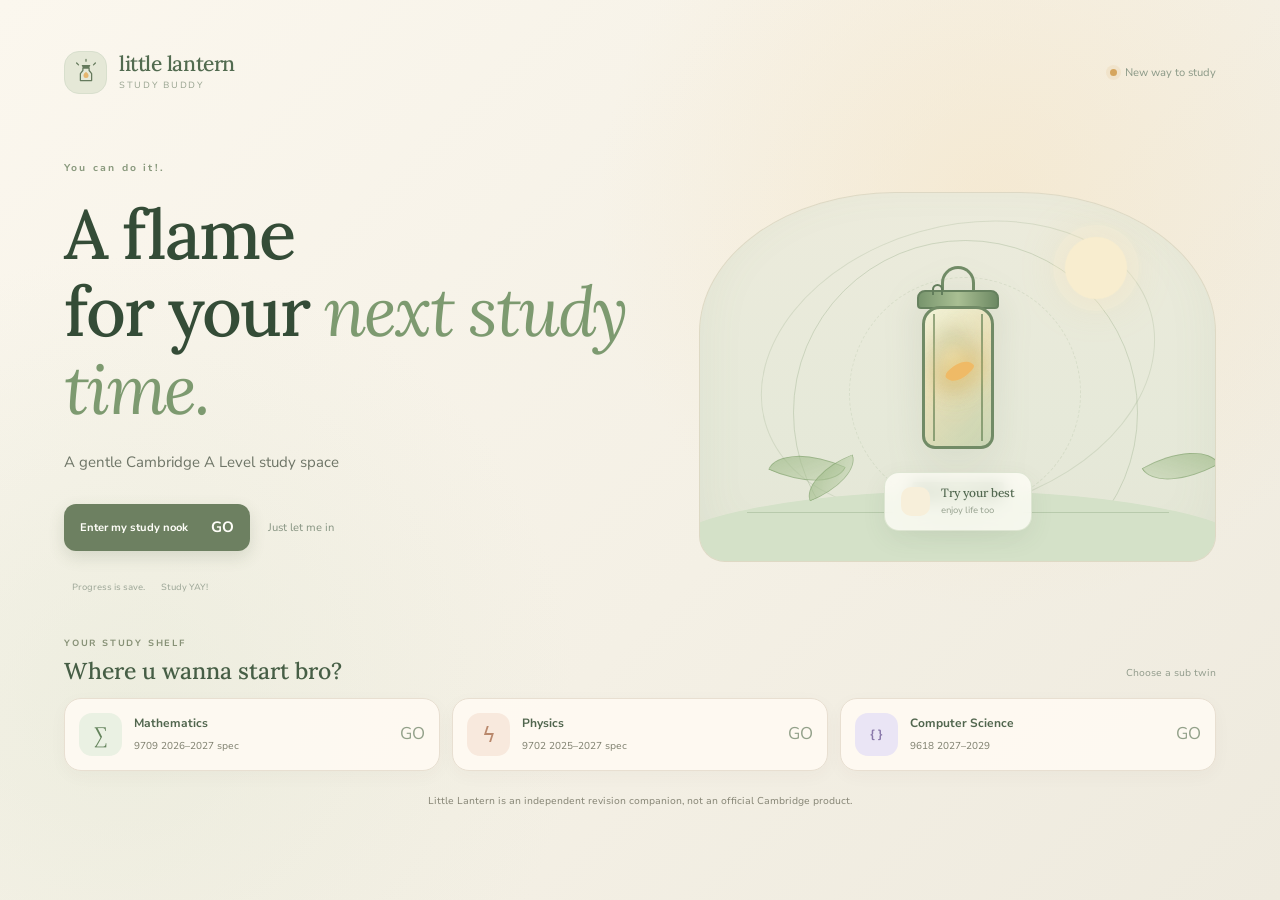
==== commit b9b641bb: "Update Little Lantern" ====
--- a/index.html
+++ b/index.html
@@ -14,13 +14,13 @@
   <meta property="og:image:width" content="1200">
   <meta property="og:image:height" content="630">
   <meta name="twitter:card" content="summary_large_image">
-  <meta name="twitter:title" content="Little Lantern — a gentle A Level study space">
-  <meta name="twitter:description" content="A calm revision nook for Mathematics, Physics and Computer Science.">
+  <meta name="twitter:title" content="Little Lantern">
+  <meta name="twitter:description" content="A calm revision">
   <meta name="twitter:image" content="share-card.png">
-  <meta name="twitter:image:alt" content="Little Lantern study nook with a warm glowing lantern and soft botanical details">
+  <meta name="twitter:image:alt" content="Little Lantern">
   <link rel="icon" type="image/svg+xml" href="favicon.svg">
-  <meta name="description" content="Little Lantern — a calm Cambridge A Level syllabus and revision companion.">
-  <title>Little Lantern — a gentle study space</title>
+  <meta name="description" content="Little Lantern">
+  <title>Little Lantern</title>
   <link rel="stylesheet" href="style.css">
   <script defer src="syllabus-data.js"></script>
   <script defer src="study-notes.js"></script>
@@ -37,30 +37,30 @@
       <div class="opening-topline">
         <a class="opening-brand" href="#welcome" aria-label="Little Lantern introduction">
           <span class="brand-mark opening-brand-mark" aria-hidden="true"><svg viewBox="0 0 48 48" fill="none"><path d="M17 11h14l-2 5H19l-2-5Z" fill="currentColor"/><path d="M19 16h10v4l4 5v11H15V25l4-5v-4Z" stroke="currentColor" stroke-width="2" stroke-linejoin="round"/><path d="M20 28c0-2.2 1.5-4 4-6 2.5 2 4 3.8 4 6a4 4 0 1 1-8 0Z" fill="#E6B56E"/><path d="M12 11 9 8m27 3 3-3M24 5V2" stroke="currentColor" stroke-width="2" stroke-linecap="round"/></svg></span>
-          <span><strong>little lantern</strong><small>your study nook</small></span>
+          <span><strong>little lantern</strong><small>study buddy</small></span>
         </a>
-        <span class="opening-motto"><span class="motto-dot"></span> A calmer way to study</span>
+        <span class="opening-motto"><span class="motto-dot"></span> New way to study</span>
       </div>
       <div class="opening-hero">
         <div class="opening-copy">
-          <p class="eyebrow">SMALL STEPS. BRIGHT IDEAS. <span class="eyebrow-flower">✿</span></p>
-          <h1 id="openingTitle">A little light<br>for your <em>next step.</em></h1>
-          <p class="opening-description">A gentle Cambridge A Level study space for learning the ideas, practising the hard parts, and seeing how far you’ve come.</p>
-          <div class="opening-actions"><button class="button button-primary opening-cta" id="enterStudy">Enter my study nook <span aria-hidden="true">↗</span></button><button class="opening-skip" id="skipWelcome">Just let me in</button></div>
-          <div class="opening-trust"><span>✧</span><span>Your progress stays in this browser.</span><span>·</span><span>Study one topic at a time.</span></div>
+          <p class="eyebrow">You can do it!. <span class="eyebrow-flower"></span></p>
+          <h1 id="openingTitle">A flame<br>for your <em>next study time.</em></h1>
+          <p class="opening-description">A gentle Cambridge A Level study space </p>
+          <div class="opening-actions"><button class="button button-primary opening-cta" id="enterStudy">Enter my study nook <span aria-hidden="true">GO</span></button><button class="opening-skip" id="skipWelcome">Just let me in</button></div>
+          <div class="opening-trust"><span></span><span>Progress is save.</span><span></span><span>Study YAY!</span></div>
         </div>
         <div class="opening-art" aria-hidden="true">
-          <div class="opening-orbit orbit-one"></div><div class="opening-orbit orbit-two"></div><div class="opening-moon"></div><span class="opening-star star-a">✦</span><span class="opening-star star-b">✧</span><span class="opening-star star-c">·</span>
+          <div class="opening-orbit orbit-one"></div><div class="opening-orbit orbit-two"></div><div class="opening-moon"></div><span class="opening-star star-a"></span><span class="opening-star star-b"></span><span class="opening-star star-c"></span>
           <div class="opening-lantern"><div class="lantern-top"></div><div class="lantern-cap"></div><div class="lantern-glass"><div class="lantern-flame"></div><div class="lantern-glow"></div></div><div class="lantern-base"></div></div>
           <div class="opening-leaf leaf-a"></div><div class="opening-leaf leaf-b"></div><div class="opening-leaf leaf-c"></div><div class="opening-ground"></div>
-          <div class="art-caption"><span class="caption-spark">✦</span><span><strong>One page at a time</strong><small>there is no rush</small></span></div>
-        </div>
-      </div>
-      <div class="opening-subject-heading"><div><p class="eyebrow">YOUR STUDY SHELF</p><h2>Where shall we begin?</h2></div><p>Pick a subject to open its syllabus library.</p></div>
+          <div class="art-caption"><span class="caption-spark"></span><span><strong>Try your best</strong><small>enjoy life too</small></span></div>
+        </div>
+      </div>
+      <div class="opening-subject-heading"><div><p class="eyebrow">YOUR STUDY SHELF</p><h2>Where u wanna start bro?</h2></div><p>Choose a sub twin</p></div>
       <div class="opening-subjects">
-        <button class="opening-subject-card" data-start-subject="9709"><span class="opening-subject-icon math-symbol">∑</span><span class="opening-subject-copy"><strong>Mathematics</strong><small>9709 · 2026–2027 spec</small></span><span class="opening-subject-arrow">↗</span></button>
-        <button class="opening-subject-card" data-start-subject="9702"><span class="opening-subject-icon physics-symbol">ϟ</span><span class="opening-subject-copy"><strong>Physics</strong><small>9702 · 2025–2027 spec</small></span><span class="opening-subject-arrow">↗</span></button>
-        <button class="opening-subject-card" data-start-subject="9618"><span class="opening-subject-icon cs-symbol">{ }</span><span class="opening-subject-copy"><strong>Computer Science</strong><small>9618 · 2027–2029</small></span><span class="opening-subject-arrow">↗</span></button>
+        <button class="opening-subject-card" data-start-subject="9709"><span class="opening-subject-icon math-symbol">∑</span><span class="opening-subject-copy"><strong>Mathematics</strong><small>9709  2026–2027 spec</small></span><span class="opening-subject-arrow">GO</span></button>
+        <button class="opening-subject-card" data-start-subject="9702"><span class="opening-subject-icon physics-symbol">ϟ</span><span class="opening-subject-copy"><strong>Physics</strong><small>9702  2025–2027 spec</small></span><span class="opening-subject-arrow">GO</span></button>
+        <button class="opening-subject-card" data-start-subject="9618"><span class="opening-subject-icon cs-symbol">{ }</span><span class="opening-subject-copy"><strong>Computer Science</strong><small>9618  2027–2029</small></span><span class="opening-subject-arrow">GO</span></button>
       </div>
       <p class="opening-footnote">Little Lantern is an independent revision companion, not an official Cambridge product.</p>
     </div>
@@ -101,69 +101,69 @@
 
       <section class="view active" id="view-today" aria-labelledby="todayHeading">
         <div class="page-heading">
-          <div><p class="eyebrow">YOUR GENTLE STUDY SPACE <span class="eyebrow-flower">✿</span></p><h1 id="todayHeading">Make a little <em>progress.</em></h1><p class="page-subtitle" id="todaySubtitle">A calm place to see what you know, what needs practice, and what comes next.</p></div>
+          <div><p class="eyebrow">YOUR GENTLE STUDY SPACE <span class="eyebrow-flower"></span></p><h1 id="todayHeading">Make a little <em>progress.</em></h1><p class="page-subtitle" id="todaySubtitle">A calm place to see what you know, what needs practice, and what comes next.</p></div>
         </div>
 
         <section class="welcome-card">
-          <div class="welcome-copy"><div class="welcome-kicker"><span class="sparkle">✦</span> YOUR LITTLE REMINDER</div><h2>There is no rush.<br><em>Just the next small step.</em></h2><p>Pick one topic, give it a little attention, and let that be enough for now.</p><button class="button button-light" data-go="syllabus">Visit my syllabus <span aria-hidden="true">↗</span></button></div>
-          <div class="welcome-art" aria-hidden="true"><div class="art-moon"></div><div class="art-star star-a">✦</div><div class="art-star star-b">✧</div><div class="art-leaf leaf-a"></div><div class="art-leaf leaf-b"></div><div class="art-hill hill-back"></div><div class="art-hill hill-front"></div><div class="art-lantern"><div class="lantern-cap"></div><div class="lantern-glow"></div><div class="lantern-base"></div></div><div class="art-flower flower-a">✿</div><div class="art-flower flower-b">✿</div></div>
+          <div class="welcome-copy"><div class="welcome-kicker"><span class="sparkle"></span> YOUR LITTLE REMINDER</div><h2>There is no rush.<br><em>Just the next small step.</em></h2><p>Pick one topic, give it a little attention, and let that be enough for now.</p><button class="button button-light" data-go="syllabus">Visit my syllabus <span aria-hidden="true">GO</span></button></div>
+          <div class="welcome-art" aria-hidden="true"><div class="art-moon"></div><div class="art-star star-a"></div><div class="art-star star-b"></div><div class="art-leaf leaf-a"></div><div class="art-leaf leaf-b"></div><div class="art-hill hill-back"></div><div class="art-hill hill-front"></div><div class="art-lantern"><div class="lantern-cap"></div><div class="lantern-glow"></div><div class="lantern-base"></div></div><div class="art-flower flower-a"></div><div class="art-flower flower-b"></div></div>
         </section>
 
         <div class="section-line"><h2>Your learning garden</h2><span class="line-note">little by little 🌱</span></div>
         <section class="stats-grid" aria-label="Syllabus progress">
-          <article class="stat-card stat-progress"><div class="stat-top"><span class="stat-label">SYLLABUS EXPLORED</span><span class="stat-icon sage">↗</span></div><div class="stat-number"><span id="exploredPercent">0</span><small>%</small></div><div class="progress-track"><span id="exploredBar" style="width:0%"></span></div><p><span id="exploredCount">0 of 23</span> topics started</p></article>
-          <article class="stat-card"><div class="stat-top"><span class="stat-label">FEELING CONFIDENT</span><span class="stat-icon peach">♡</span></div><div class="stat-number"><span id="confidentCount">0</span><small class="stat-unit">topics</small></div><p class="stat-caption">Topics you feel ready for</p><div class="mini-flower-row" aria-hidden="true"><span>✿</span><span>✿</span><span>✿</span><span>✿</span><span>✿</span></div></article>
+          <article class="stat-card stat-progress"><div class="stat-top"><span class="stat-label">SYLLABUS EXPLORED</span><span class="stat-icon sage">GO</span></div><div class="stat-number"><span id="exploredPercent">0</span><small>%</small></div><div class="progress-track"><span id="exploredBar" style="width:0%"></span></div><p><span id="exploredCount">0 of 23</span> topics started</p></article>
+          <article class="stat-card"><div class="stat-top"><span class="stat-label">FEELING CONFIDENT</span><span class="stat-icon peach">♡</span></div><div class="stat-number"><span id="confidentCount">0</span><small class="stat-unit">topics</small></div><p class="stat-caption">Topics you feel ready for</p><div class="mini-flower-row" aria-hidden="true"><span></span><span></span><span></span><span></span><span></span></div></article>
           <article class="stat-card"><div class="stat-top"><span class="stat-label">NEEDS A LITTLE LOVE</span><span class="stat-icon lilac">♡</span></div><div class="stat-number"><span id="needsWorkCount">0</span><small class="stat-unit">topics</small></div><p class="stat-caption">Learning or practising</p><div class="needles" aria-hidden="true"><span></span><span></span><span></span><span></span><span></span><span></span><span></span></div></article>
         </section>
 
         <div class="dashboard-columns">
-          <section class="panel next-panel"><div class="panel-heading"><div><p class="eyebrow">A SOFT PLACE TO BEGIN</p><h2>Today's little steps</h2></div><button class="text-button" data-go="revision">See all <span aria-hidden="true">→</span></button></div><p class="panel-intro">A few topics to gently move forward. You can change these anytime.</p><div id="todaySteps" class="step-list"></div></section>
-          <section class="panel timer-panel"><div class="panel-heading"><div><p class="eyebrow">TAKE A BREATH</p><h2>Focus nook</h2></div><span class="timer-sparkle" aria-hidden="true">✧</span></div><p class="panel-intro">A warm little pocket of time, just for you.</p><div class="timer-visual"><div class="timer-ring"><div class="timer-inner"><span class="timer-label">YOUR FOCUS TIME</span><strong id="timerDisplay">25:00</strong><span id="timerMessage">one thing at a time</span></div></div></div><div class="timer-actions"><button class="button button-primary" id="timerStart">Begin focus</button><button class="button button-quiet" id="timerReset">Reset</button></div><div class="timer-footer"><span>☕</span> Stretch, sip water, and rest your eyes between sessions.</div></section>
-        </div>
-
-        <section class="source-strip"><div class="source-seal">✓</div><div><strong id="sourceStripTitle">Built around the Cambridge syllabus</strong><p id="sourceStripText">Original revision notes and practice for Cambridge A Level topics.</p></div><a id="sourceStripLink" href="https://www.cambridgeinternational.org/programmes-and-qualifications/cambridge-international-as-and-a-level-mathematics-9709/" target="_blank" rel="noreferrer">Official source ↗</a></section>
+          <section class="panel next-panel"><div class="panel-heading"><div><p class="eyebrow">Good vibes</p><h2>What to do today?</h2></div><button class="text-button" data-go="revision">See all <span aria-hidden="true"></span></button></div><p class="panel-intro">begin with these unc</p><div id="todaySteps" class="step-list"></div></section>
+          <section class="panel timer-panel"><div class="panel-heading"><div><p class="eyebrow">Break?</p><h2>Focus nook</h2></div><span class="timer-sparkle" aria-hidden="true"></span></div><p class="panel-intro">That tracks huh </p><div class="timer-visual"><div class="timer-ring"><div class="timer-inner"><span class="timer-label">YOUR FOCUS TIME</span><strong id="timerDisplay">25:00</strong><span id="timerMessage">dont be shy study more</span></div></div></div><div class="timer-actions"><button class="button button-primary" id="timerStart">Lock in</button><button class="button button-quiet" id="timerReset">Reset</button></div><div class="timer-footer"><span></span>Chill out dont study too hard</div></section>
+        </div>
+
+        <section class="source-strip"><div class="source-seal">Good</div><div><strong id="sourceStripTitle">Built around the Cambridge syllabus</strong><p id="sourceStripText">Revise Cambridge A Level topics.</p></div><a id="sourceStripLink" href="https://www.cambridgeinternational.org/programmes-and-qualifications/cambridge-international-as-and-a-level-mathematics-9709/" target="_blank" rel="noreferrer">Official source GO</a></section>
       </section>
 
       <section class="view" id="view-syllabus" aria-labelledby="syllabusHeading">
-        <div class="page-heading syllabus-heading"><div><p class="eyebrow">YOUR COURSE, MADE GENTLER <span class="eyebrow-flower">✿</span></p><h1 id="syllabusHeading">Syllabus <em>library.</em></h1><p class="page-subtitle" id="syllabusSubtitle">Choose your route, find a topic, and keep your progress in one place.</p></div><span class="syllabus-stamp" id="syllabusStamp">CAMBRIDGE<br><strong>9709</strong><br>2026–2027</span></div>
+        <div class="page-heading syllabus-heading"><div><p class="eyebrow">YOUR COURSE, MADE SIGMA <span class="eyebrow-flower"></span></p><h1 id="syllabusHeading">Syllabus <em>library.</em></h1><p class="page-subtitle" id="syllabusSubtitle">Choose your path,Fighter! lol</p></div><span class="syllabus-stamp" id="syllabusStamp">CAMBRIDGE<br><strong>9709</strong><br>2026–2027</span></div>
         <div class="subject-tabs" role="group" aria-label="Choose a subject">
-          <button class="subject-tab active" aria-pressed="true" data-subject="9709"><span class="subject-tab-icon">∑</span><span><strong>Mathematics</strong><small>9709 · 2026–2027 spec</small></span><span class="tab-check">✓</span></button>
-          <button class="subject-tab" aria-pressed="false" data-subject="9702"><span class="subject-tab-icon physics-icon">ϟ</span><span><strong>Physics</strong><small>9702 · 2025–2027 spec</small></span><span class="tab-check">✓</span></button>
-          <button class="subject-tab" aria-pressed="false" data-subject="9618"><span class="subject-tab-icon cs-icon">{ }</span><span><strong>Computer Science</strong><small>9618 · 2027–2029</small></span><span class="tab-check">✓</span></button>
+          <button class="subject-tab active" aria-pressed="true" data-subject="9709"><span class="subject-tab-icon">∑</span><span><strong>Mathematics</strong><small>9709  2026–2027 spec</small></span><span class="tab-check">Good</span></button>
+          <button class="subject-tab" aria-pressed="false" data-subject="9702"><span class="subject-tab-icon physics-icon">ϟ</span><span><strong>Physics</strong><small>9702  2025–2027 spec</small></span><span class="tab-check">Good</span></button>
+          <button class="subject-tab" aria-pressed="false" data-subject="9618"><span class="subject-tab-icon cs-icon">{ }</span><span><strong>Computer Science</strong><small>9618  2027–2029</small></span><span class="tab-check">Good</span></button>
         </div>
 
         <div class="library-toolbar panel">
-          <div class="toolbar-top"><div><p class="eyebrow">FIND YOUR PLACE</p><h2>The syllabus shelf</h2></div><a class="official-link" id="officialSyllabusLink" href="https://www.cambridgeinternational.org/programmes-and-qualifications/cambridge-international-as-and-a-level-mathematics-9709/" target="_blank" rel="noreferrer">Read official syllabus ↗</a></div>
+          <div class="toolbar-top"><div><p class="eyebrow">FIND YOUR PLACE</p><h2>The syllabuses</h2></div><a class="official-link" id="officialSyllabusLink" href="https://www.cambridgeinternational.org/programmes-and-qualifications/cambridge-international-as-and-a-level-mathematics-9709/" target="_blank" rel="noreferrer">Read official syllabus GO</a></div>
           <div class="filters-grid">
-            <label class="filter-field"><span>Study view</span><select id="qualificationSelect"><option value="ALL">All requested modules</option><option value="AS">AS exam route</option><option value="A2">Full A Level route</option></select></label>
-            <label class="filter-field route-field"><span>Paper route</span><select id="routeSelect"><option value="AS_P1_P2">P1 + P2 · Pure only (AS-only)</option><option value="AS_P1_P4">P1 + P4 · Pure + Mechanics</option><option value="AS_P1_P5">P1 + P5 · Pure + Statistics 1</option></select></label>
+            <label class="filter-field"><span>Study view</span><select id="qualificationSelect"><option value="ALL">All modules</option><option value="AS">AS exam route</option><option value="A2">Full A Level route</option></select></label>
+            <label class="filter-field route-field"><span>Paper route</span><select id="routeSelect"><option value="AS_P1_P2">P1 + P2  Pure only (AS-only)</option><option value="AS_P1_P4">P1 + P4  Pure + Mechanics</option><option value="AS_P1_P5">P1 + P5  Pure + Statistics 1</option></select></label>
             <label class="filter-field search-field"><span>Find a topic</span><div class="search-wrap"><span aria-hidden="true">⌕</span><input id="topicSearch" type="search" placeholder="e.g. differentiation" autocomplete="off"></div></label>
             <label class="filter-field status-field"><span>Show</span><select id="statusFilter"><option value="ALL">All topics</option><option value="Not started">Not started</option><option value="Learning">Learning</option><option value="Practising">Practising</option><option value="Confident">Confident</option><option value="NEEDS_WORK">Needs practice</option></select></label>
           </div>
           <div class="route-hint" id="routeHint"><span>☼</span><span>AS route: Pure Mathematics 1 plus Probability &amp; Statistics 1. Choose the route your school entered you for.</span></div>
         </div>
 
-        <div class="syllabus-summary"><div><span class="summary-kicker">YOUR CURRENT VIEW</span><strong id="routeTitle">AS Level · P1 + P5</strong><small id="routeSubtitle">Pure Mathematics 1 and Probability & Statistics 1</small></div><div class="summary-numbers"><div><strong id="visibleTopicCount">13</strong><small>topics in view</small></div><div><strong id="viewProgress">0%</strong><small>explored</small></div></div></div>
+        <div class="syllabus-summary"><div><span class="summary-kicker">YOUR CURRENT VIEW</span><strong id="routeTitle">AS Level  P1 + P5</strong><small id="routeSubtitle">Pure Mathematics 1 and Probability & Statistics 1</small></div><div class="summary-numbers"><div><strong id="visibleTopicCount">13</strong><small>topics in view</small></div><div><strong id="viewProgress">0%</strong><small>explored</small></div></div></div>
         <div id="syllabusGroups" class="syllabus-groups"></div>
-        <div id="emptySearch" class="empty-state hidden"><span>⌕</span><h3>No little matches yet</h3><p>Try a shorter search or choose a different status filter.</p></div>
-        <div class="syllabus-footnote"><span class="footnote-flower">✿</span><p id="syllabusAccuracyText"><strong>A note about accuracy:</strong> These are independently written revision notes and original practice questions mapped to the selected subject’s syllabus. Check the exam year shown above and use the official Cambridge specification as the final authority. Progress and personal notes are saved in this browser.</p></div>
+        <div id="emptySearch" class="empty-state hidden"><span>⌕</span><h3>No match</h3><p>Try again man</p></div>
+        <div class="syllabus-footnote"><span class="footnote-flower"></span><p id="syllabusAccuracyText"><strong>A note about accuracy:</strong>This is not exact cambridge its help material for that</p></div>
       </section>
 
       <section class="view" id="view-revision" aria-labelledby="revisionHeading">
-        <div class="page-heading"><div><p class="eyebrow">NO NEED TO DO IT ALL TODAY <span class="eyebrow-flower">✿</span></p><h1 id="revisionHeading">Revision <em>nook.</em></h1><p class="page-subtitle">A gentle queue of topics to begin, revisit, or keep fresh.</p></div></div>
-        <div class="revision-intro"><div class="revision-intro-art" aria-hidden="true">✿</div><div><h2>Follow the next little light.</h2><p>These suggestions come from your topic statuses. Mark topics as you learn, and your list will adapt.</p></div></div>
-        <div class="revision-controls"><div><p class="eyebrow">YOUR REVISION QUEUE</p><h2 id="revisionListTitle">A few good places to begin</h2></div><button class="button button-quiet" data-go="syllabus">Browse syllabus ↗</button></div>
+        <div class="page-heading"><div><p class="eyebrow">NO NEED TO DO IT ALL TODAY <span class="eyebrow-flower"></span></p><h1 id="revisionHeading">Revision <em>nook.</em></h1><p class="page-subtitle">Begin here</p></div></div>
+        <div class="revision-intro"><div class="revision-intro-art" aria-hidden="true"></div><div><h2>Follow the next little light.</h2><p>You can mark topics</p></div></div>
+        <div class="revision-controls"><div><p class="eyebrow">YOUR REVISION QUEUE</p><h2 id="revisionListTitle">A few good places to begin</h2></div><button class="button button-quiet" data-go="syllabus">Browse syllabus GO</button></div>
         <div id="revisionList" class="revision-list"></div>
-        <section class="settings-panel panel"><div class="settings-copy"><span class="settings-icon">✧</span><div><h3>Your study space, your way</h3><p>Export or restore your topic progress and notes. Your study data stays in this browser unless you back it up.</p></div></div><div class="settings-actions"><button class="button button-light-bordered" id="exportProgress">Export backup</button><button class="button button-light-bordered" id="importProgress">Import backup</button><input id="progressFile" class="sr-only" type="file" accept="application/json,.json"><button class="button button-danger-quiet" id="resetProgress">Reset my progress</button></div></section>
+        <section class="settings-panel panel"><div class="settings-copy"><span class="settings-icon"></span><div><h3>Your study space, your way</h3><p>Save files by exprts ok?</p></div></div><div class="settings-actions"><button class="button button-light-bordered" id="exportProgress">Export backup</button><button class="button button-light-bordered" id="importProgress">Import backup</button><input id="progressFile" class="sr-only" type="file" accept="application/json,.json"><button class="button button-danger-quiet" id="resetProgress">Reset my progress</button></div></section>
       </section>
 
       <section class="view" id="view-planner" aria-labelledby="plannerHeading">
-        <div class="page-heading"><div><p class="eyebrow">A PLAN THAT LEAVES ROOM TO BREATHE <span class="eyebrow-flower">✿</span></p><h1 id="plannerHeading">Study <em>planner.</em></h1><p class="page-subtitle">Choose a small, realistic study session. Your plan stays on this device.</p></div></div>
+        <div class="page-heading"><div><p class="eyebrow">A PLAN THAT LEAVES ROOM TO BREATHE <span class="eyebrow-flower"></span></p><h1 id="plannerHeading">Study <em>planner.</em></h1><p class="page-subtitle">Choose a small, realistic study session. Your plan stays on this device.</p></div></div>
         <section class="planner-intro panel"><span class="planner-sun" aria-hidden="true">☼</span><div><h2>Little by little adds up.</h2><p>Plan a topic, choose a date, and give it a time that feels manageable. You can move or remove a session whenever you need to.</p></div></section>
         <section class="planner-builder panel" aria-labelledby="plannerFormHeading">
           <div class="panel-heading"><div><p class="eyebrow">MAKE A SMALL PLAN</p><h2 id="plannerFormHeading">Add a study session</h2></div><span class="planner-form-mark" aria-hidden="true">✎</span></div>
           <form id="plannerForm" class="planner-form">
-            <label class="filter-field"><span>Subject</span><select id="plannerSubject"><option value="9709">Mathematics · 9709</option><option value="9702">Physics · 9702</option><option value="9618">Computer Science · 9618</option></select></label>
+            <label class="filter-field"><span>Subject</span><select id="plannerSubject"><option value="9709">Mathematics  9709</option><option value="9702">Physics  9702</option><option value="9618">Computer Science  9618</option></select></label>
             <label class="filter-field"><span>Topic</span><select id="plannerTopic" required></select></label>
             <label class="filter-field"><span>Date</span><input id="plannerDate" type="date" required></label>
             <label class="filter-field"><span>Time</span><select id="plannerDuration"><option value="15">15 minutes</option><option value="25" selected>25 minutes</option><option value="40">40 minutes</option><option value="50">50 minutes</option><option value="60">60 minutes</option></select></label>
@@ -175,9 +175,9 @@
       </section>
 
       <section class="view" id="view-flashcards" aria-labelledby="flashcardsHeading">
-        <div class="page-heading"><div><p class="eyebrow">GENTLE ACTIVE RECALL <span class="eyebrow-flower">✿</span></p><h1 id="flashcardsHeading">Flashcard <em>garden.</em></h1><p class="page-subtitle">Bring a small idea to mind before turning the card. Revisit it later so it has time to stick.</p></div></div>
+        <div class="page-heading"><div><p class="eyebrow">GENTLE ACTIVE RECALL <span class="eyebrow-flower"></span></p><h1 id="flashcardsHeading">Flashcard <em>garden.</em></h1><p class="page-subtitle">Bring a small idea to mind before turning the card. Revisit it later so it has time to stick.</p></div></div>
         <section class="flashcard-toolbar panel">
-          <label class="filter-field"><span>Choose a subject</span><select id="flashcardSubject"><option value="9709">Mathematics · 9709</option><option value="9702">Physics · 9702</option><option value="9618">Computer Science · 9618</option></select></label>
+          <label class="filter-field"><span>Choose a subject</span><select id="flashcardSubject"><option value="9709">Mathematics  9709</option><option value="9702">Physics  9702</option><option value="9618">Computer Science  9618</option></select></label>
           <div class="flashcard-stats"><span><strong id="flashcardDueCount">0</strong><small>ready to revisit</small></span><span><strong id="flashcardDeckCount">0</strong><small>cards in this shelf</small></span></div>
         </section>
         <section id="flashcardStage" class="flashcard-stage" aria-live="polite"></section>
@@ -185,11 +185,11 @@
       </section>
 
       <section class="view" id="view-practice" aria-labelledby="practiceHeading">
-        <div class="page-heading"><div><p class="eyebrow">THINK IT THROUGH, ONE STEP AT A TIME <span class="eyebrow-flower">✿</span></p><h1 id="practiceHeading">CS practice <em>bench.</em></h1><p class="page-subtitle">Short, original multiple-choice checks for core 9618 ideas. Read the explanation after you answer.</p></div></div>
+        <div class="page-heading"><div><p class="eyebrow">THINK IT THROUGH, ONE STEP AT A TIME <span class="eyebrow-flower"></span></p><h1 id="practiceHeading">CS practice <em>bench.</em></h1><p class="page-subtitle">Short, original multiple-choice checks for core 9618 ideas. Read the explanation after you answer.</p></div></div>
         <section class="practice-intro-card panel"><span class="practice-intro-icon" aria-hidden="true">{ }</span><div><h2>Test the idea, not just your memory.</h2><p>This starter set revisits data representation, networks, logic, databases, algorithms and programming. It is supplementary practice, not a Cambridge assessment.</p></div></section>
         <div id="csQuizCard" class="cs-quiz-card panel" aria-live="polite"></div>
         <section class="trace-lab panel" aria-labelledby="traceHeading">
-          <div class="panel-heading"><div><p class="eyebrow">PAPER 2 · TRACE TABLE WARM-UP</p><h2 id="traceHeading">Follow the loop, one row at a time.</h2></div><span class="trace-mark" aria-hidden="true">⌁</span></div>
+          <div class="panel-heading"><div><p class="eyebrow">PAPER 2  TRACE TABLE WARM-UP</p><h2 id="traceHeading">Follow the loop, one row at a time.</h2></div><span class="trace-mark" aria-hidden="true">⌁</span></div>
           <p class="trace-intro">Complete the values after each loop iteration. Try tracing on paper first, then enter your table here.</p>
           <pre class="trace-code"><code>Total ← 0
 FOR i ← 1 TO 4
@@ -209,11 +209,11 @@
         </section>
       </section>
 
-      <footer class="app-footer"><span>made with a little light <span class="footer-heart">♡</span></span><span>Little Lantern · a study companion, not an official Cambridge product</span></footer>
+      <footer class="app-footer"><span>made with a little light <span class="footer-heart">♡</span></span><span>Little Lantern  helps it not actual Cambridge</span></footer>
     </main>
   </div>
   <div id="toast" class="toast" role="status" aria-live="polite"></div>
   <dialog id="studyDialog" class="study-dialog" aria-labelledby="studyDialogTitle"><div id="studyContent"></div></dialog>
-  <dialog id="resetDialog" class="reset-dialog"><div class="dialog-flower">✿</div><h2>Start with a fresh page?</h2><p>This clears topic statuses, personal notes, review dates, planned sessions, and flashcard schedules saved on this device.</p><div class="dialog-actions"><button class="button button-quiet" id="cancelReset">Keep my progress</button><button class="button button-danger" id="confirmReset">Reset progress</button></div></dialog>
+  <dialog id="resetDialog" class="reset-dialog"><div class="dialog-flower"></div><h2>Start with a fresh page?</h2><p>This clears topic statuses, personal notes, review dates, planned sessions, and flashcard schedules saved on this device.</p><div class="dialog-actions"><button class="button button-quiet" id="cancelReset">Keep my progress</button><button class="button button-danger" id="confirmReset">Reset progress</button></div></dialog>
 </body>
-</html>
+</html>
--- a/style.css
+++ b/style.css
@@ -49,7 +49,7 @@
 .nav-item.active .nav-dot { opacity: 1; }
 .sidebar-grow { flex: 1; }
 .sidebar-note { overflow: hidden; position: relative; padding: 18px 16px 17px; border-radius: 16px; background: #e7ebdc; margin-bottom: 20px; }
-.sidebar-note:after { content: '✿'; position: absolute; right: -8px; bottom: -24px; font-size: 74px; color: #d3dec8; transform: rotate(-15deg); }
+.sidebar-note:after { content: ''; position: absolute; right: -8px; bottom: -24px; font-size: 74px; color: #d3dec8; transform: rotate(-15deg); }
 .tiny-sun { font-size: 21px; color: #a88350; margin-bottom: 8px; }
 .sidebar-note p { margin: 0 0 9px; font-family: 'Lora', Georgia, serif; font-size: 15px; line-height: 1.35; }
 .sidebar-note span { color: #87937c; font-size: 9px; letter-spacing: .8px; text-transform: uppercase; }
@@ -158,7 +158,6 @@
 .source-strip { display: flex; align-items: center; gap: 13px; border: 1px solid #e9eddf; background: #eff2e8; border-radius: 15px; padding: 14px 17px; margin-bottom: 28px; }
 .source-seal { flex: 0 0 31px; width: 31px; height: 31px; border-radius: 50%; display: grid; place-items: center; color: #749169; background: #dfe9d8; font-size: 12px; }
 .source-strip > div:nth-child(2) { flex: 1; min-width: 0; }.source-strip strong { font-family: 'Lora', Georgia, serif; font-weight: 500; font-size: 13px; }.source-strip p { margin: 3px 0 0; color: #899587; font-size: 9px; line-height: 1.5; }.source-strip a { color: #6b8765; white-space: nowrap; font-size: 9px; text-decoration: none; font-weight: 700; }.source-strip a:hover, .official-link:hover { text-decoration: underline; }
-/* Syllabus library */
 .syllabus-heading { align-items: center; }
 .syllabus-stamp { padding: 10px 13px; border: 1px solid #dfe6d9; border-radius: 12px; text-align: center; color: #80947a; font-size: 7px; line-height: 1.8; letter-spacing: 1.4px; transform: rotate(3deg); background: rgba(255, 254, 251, .55); flex: 0 0 auto; }.syllabus-stamp strong { display: block; font-size: 19px; font-family: 'Lora', Georgia, serif; letter-spacing: 0; line-height: 1.25; color: #607a59; }
 .subject-tabs { display: grid; grid-template-columns: repeat(3, minmax(0, 1fr)); gap: 10px; margin-bottom: 18px; }
@@ -177,7 +176,7 @@
 .topic-note-wrap { display: none; grid-column: 1 / -1; margin: 0 0 3px 46px; }.topic-note-wrap.is-open { display: grid; gap: 6px; }.topic-note-wrap label { font-size: 8px; color: #9aa692; }.topic-note { width: 100%; resize: vertical; border: 1px solid #e6ebdf; background: #fbfcf8; padding: 10px; border-radius: 9px; color: #657761; font-size: 10px; line-height: 1.5; }.hidden { display: none !important; }
 .empty-state { text-align: center; padding: 45px 20px; background: #fffefa; border-radius: 16px; border: 1px dashed #e0e6d9; }.empty-state > span { font-size: 28px; color: #9caf91; }.empty-state h3 { font-family: 'Lora', Georgia, serif; font-weight: 500; font-size: 19px; margin: 9px 0 5px; }.empty-state p { color: #9aa594; font-size: 10px; }
 .syllabus-footnote { display: flex; gap: 11px; padding: 18px 8px 5px; margin-bottom: 20px; }.footnote-flower { color: #bb9b71; font-size: 18px; }.syllabus-footnote p { color: #96a08f; font-size: 9px; line-height: 1.7; margin: 0; }.syllabus-footnote strong { color: #71836c; }
-/* Revision nook */
+
 .revision-intro { display: flex; align-items: center; gap: 18px; padding: 22px 26px; background: #e8eddf; border-radius: 20px; margin-bottom: 26px; }.revision-intro-art { flex: 0 0 55px; width: 55px; height: 55px; display: grid; place-items: center; border-radius: 17px; color: #8ca47f; background: #d7e3cc; font-size: 28px; }.revision-intro h2 { font-family: 'Lora', Georgia, serif; font-size: 20px; font-weight: 500; margin: 0 0 6px; }.revision-intro p { font-size: 10px; line-height: 1.6; color: #8b9a83; margin: 0; max-width: 590px; }.revision-controls { display: flex; align-items: end; justify-content: space-between; gap: 15px; margin-bottom: 14px; }.revision-controls .eyebrow { font-size: 8px; margin-bottom: 6px; }.revision-controls h2 { font-size: 21px; }
 .revision-list { display: grid; gap: 10px; margin-bottom: 23px; }.revision-card { display: flex; gap: 14px; align-items: center; padding: 16px; border: 1px solid #eceee4; border-radius: 15px; background: #fffefa; box-shadow: var(--shadow); }.revision-rank { align-self: flex-start; display: grid; place-items: center; width: 36px; height: 36px; border-radius: 11px; background: #f3f0e7; color: #9b9c81; font-family: 'Lora', Georgia, serif; font-size: 14px; }.revision-card-copy { flex: 1; min-width: 0; }.revision-label-row { display: flex; gap: 9px; align-items: center; margin-bottom: 6px; }.revision-label { padding: 4px 7px; border-radius: 5px; background: #f0f2e8; color: #829477; font-size: 7px; font-weight: 700; }.revision-label.learning { background: #fbf0df; color: #9c8054; }.revision-label.practising { background: #f7e9df; color: #ad7d65; }.revision-paper { color: #a2ab9c; font-size: 8px; }.revision-card h3 { font-family: 'Lora', Georgia, serif; font-size: 15px; font-weight: 500; margin: 0 0 4px; }.revision-card p { color: #99a294; font-size: 9px; line-height: 1.55; margin: 0; }.revision-card-actions { display: flex; flex-direction: column; gap: 8px; align-items: stretch; }.revision-card-actions .topic-status { max-width: none; width: 130px; }.revision-card-actions .button { padding: 8px 9px; font-size: 8px; }
 .revision-empty { padding: 38px 20px; background: #f1f5ec; border-radius: 17px; text-align: center; }.revision-empty > span { color: #8da782; font-size: 30px; }.revision-empty h3 { font-family: 'Lora', Georgia, serif; font-size: 21px; font-weight: 500; margin: 9px 0; }.revision-empty p { max-width: 460px; margin: 0 auto 15px; color: #8e9b86; font-size: 10px; line-height: 1.6; }
@@ -194,7 +193,6 @@
 @media (prefers-reduced-motion: reduce) { *, *::before, *::after { scroll-behavior: auto !important; animation-duration: .01ms !important; animation-iteration-count: 1 !important; transition-duration: .01ms !important; } }
 
 
-/* Study notes and practice: deliberately roomy, readable, and softly styled. */
 .study-toggle { border: 1px solid #dbe6d3; border-radius: 9px; background: #edf3e8; color: #54734d; padding: 8px 10px; font-size: 9px; font-weight: 800; white-space: nowrap; transition: background .2s ease, transform .2s ease; }
 .study-toggle:hover { background: #e1ecd9; transform: translateY(-1px); }
 .notes-coming { color: #a6afa0; font-size: 8px; white-space: nowrap; }
@@ -266,7 +264,6 @@
   .study-toggle { grid-column: 1 / -1; width: 100%; text-align: center; }
 }
 
-/* Opening welcome screen: a soft lantern-lit entrance to the existing study nook. */
 .opening-screen { display: none; min-height: 100vh; overflow: hidden; padding: clamp(22px, 4vw, 52px) clamp(18px, 5vw, 76px) 28px; background: radial-gradient(circle at 83% 12%, rgba(229, 237, 218, .65), transparent 27%), linear-gradient(135deg, #fbfaf4 0%, #f6f6ed 52%, #f3f1e6 100%); color: var(--ink, #344635); }
 .intro-pending .opening-screen { display: block; }
 .intro-pending .app-shell { display: none; }
@@ -332,11 +329,7 @@
 @media (prefers-reduced-motion: reduce) { .lantern-flame { animation: none; } }
 
 
-/* -------------------------------------------------------------------------
-   Little Lantern · Hearthlight refresh
-   A warmer parchment-and-sage palette with quieter contrast, softer edges,
-   comfortable reading widths and visible interactive states.
-   ------------------------------------------------------------------------- */
+
 :root {
   --bg: #f5f0e6;
   --paper: #fffaf1;
@@ -484,7 +477,6 @@
 .study-source-note { color: #7c7e70; }
 .toast { background: #fffaf1; border-color: #e6ddca; color: #536b4c; box-shadow: 0 14px 36px rgba(71, 61, 43, .16); font-size: 12px; }
 
-/* New study tools */
 .planner-intro, .practice-intro-card { display: flex; align-items: flex-start; gap: 17px; padding: 22px 24px; background: linear-gradient(130deg, #e9eddf, #f2eadb); border-color: #e2e3d4; }
 .planner-sun, .practice-intro-icon { display: grid; place-items: center; flex: 0 0 48px; width: 48px; height: 48px; border-radius: 16px; background: #f7f0df; color: #b38c59; font: 25px 'Lora', Georgia, serif; }
 .planner-intro h2, .practice-intro-card h2 { margin: 0 0 5px; color: #435342; font: 500 20px 'Lora', Georgia, serif; }
@@ -555,7 +547,6 @@
 .quiz-controls p { margin: 0; color: #898a7a; font-size: 10px; }
 .quiz-empty { padding: 35px; text-align: center; color: #747967; }
 
-/* Softer motion, readable touch targets and sensible small-screen layouts. */
 @media (hover: hover) {
   .panel, .stat-card, .paper-card, .revision-card { transition: box-shadow .2s ease, transform .2s ease; }
   .stat-card:hover, .paper-card:hover { box-shadow: 0 16px 38px rgba(74, 63, 43, .075); }
@@ -623,7 +614,6 @@
 .trace-feedback.is-correct { background: #edf2e7; color: #556d4c; }
 .trace-feedback.is-wrong { background: #f7eee6; color: #8c6d5d; }
 
-/* Final comfort pass: warmer welcome, a little more breathing room, legible details. */
 .opening-screen {
   background:
     radial-gradient(circle at 78% 23%, rgba(244, 222, 181, .40), transparent 25rem),
@@ -646,4 +636,4 @@
 @media (max-width: 640px) {
   .opening-screen { padding-bottom: 24px; }
   .opening-subject-copy small { font-size: 9px; }
-}
+}
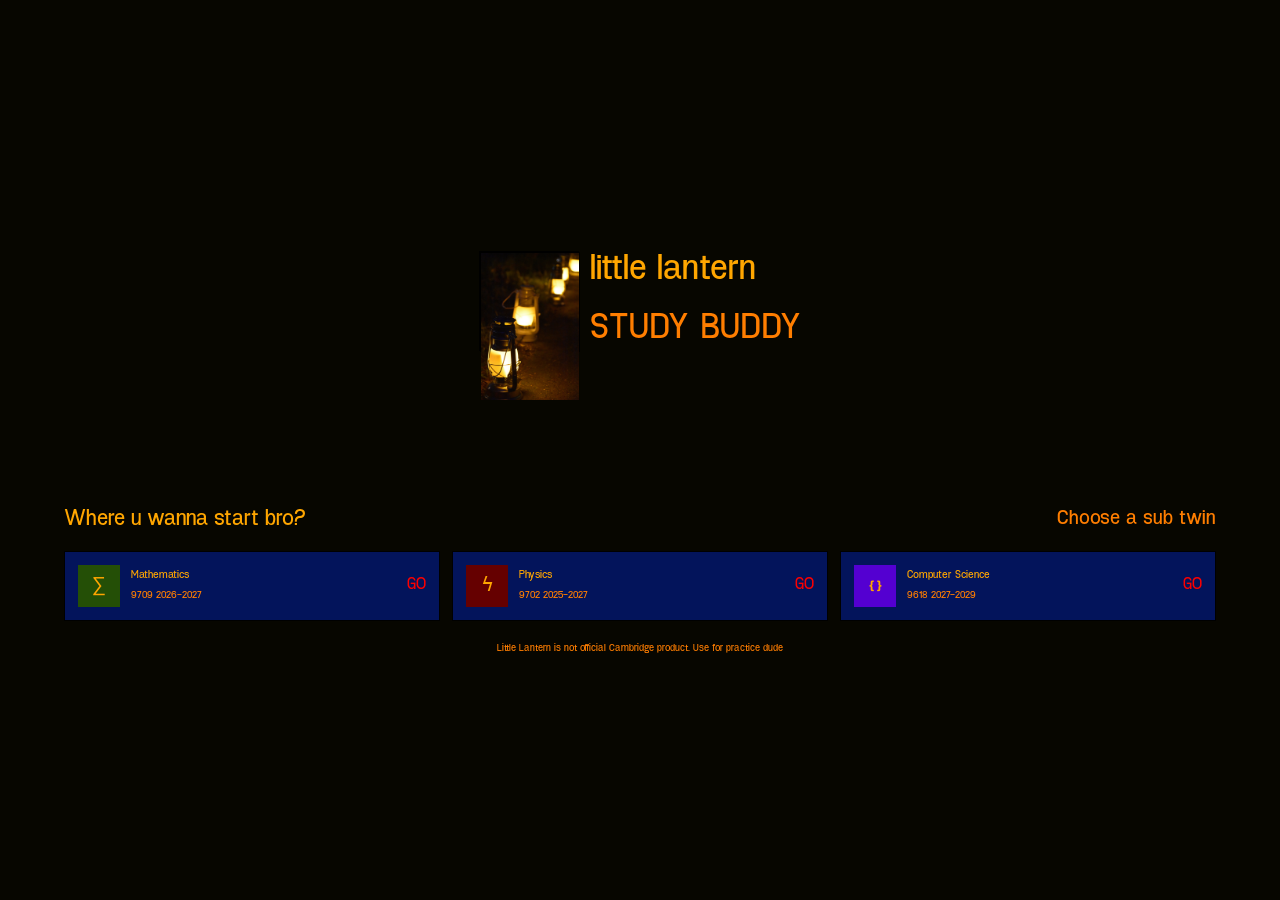
==== commit 821bc102: "All humanized now" ====
--- a/index.html
+++ b/index.html
@@ -6,8 +6,8 @@
   <meta name="theme-color" content="#f4eee2">
   <meta name="color-scheme" content="light">
   <meta property="og:type" content="website">
-  <meta property="og:title" content="Little Lantern — a gentle A Level study space">
-  <meta property="og:description" content="A calm, independent Cambridge A Level revision companion for Mathematics, Physics and Computer Science.">
+  <meta property="og:title" content="Little Lantern lol">
+  <meta property="og:description" content=help in math phy and Cs>
   <meta property="og:image" content="share-card.png">
   <meta property="og:image:alt" content="Little Lantern study nook with a warm glowing lantern and soft botanical details">
   <meta property="og:image:type" content="image/png">
@@ -22,198 +22,28 @@
   <meta name="description" content="Little Lantern">
   <title>Little Lantern</title>
   <link rel="stylesheet" href="style.css">
-  <script defer src="syllabus-data.js"></script>
-  <script defer src="study-notes.js"></script>
-  <script defer src="physics-cs-data.js"></script>
-  <script defer src="physics-notes.js"></script>
-  <script defer src="cs-as-theory-notes.js"></script>
-  <script defer src="cs-as-programming-notes.js"></script>
-  <script defer src="cs-a2-notes.js"></script>
-  <script defer src="app.js"></script>
+  <link rel="stylesheet" href="home-page.css">
 </head>
-<body class="intro-pending">
-  <section class="opening-screen" id="openingScreen" aria-labelledby="openingTitle">
+<body class="intro-pending home-page">
+  <section class="opening-screen" id="openingScreen" aria-label="Choose your study subject">
     <div class="opening-shell">
       <div class="opening-topline">
-        <a class="opening-brand" href="#welcome" aria-label="Little Lantern introduction">
-          <span class="brand-mark opening-brand-mark" aria-hidden="true"><svg viewBox="0 0 48 48" fill="none"><path d="M17 11h14l-2 5H19l-2-5Z" fill="currentColor"/><path d="M19 16h10v4l4 5v11H15V25l4-5v-4Z" stroke="currentColor" stroke-width="2" stroke-linejoin="round"/><path d="M20 28c0-2.2 1.5-4 4-6 2.5 2 4 3.8 4 6a4 4 0 1 1-8 0Z" fill="#E6B56E"/><path d="M12 11 9 8m27 3 3-3M24 5V2" stroke="currentColor" stroke-width="2" stroke-linecap="round"/></svg></span>
+        <a class="opening-brand" href="index.html" aria-label="Little Lantern introduction">
+          <span class="brand-mark opening-brand-mark" aria-hidden="true"><span class="brand-mark opening-brand-mark" aria-hidden="true">
+    <img src="lantern.jpg" alt="">
+</span></span>
           <span><strong>little lantern</strong><small>study buddy</small></span>
         </a>
-        <span class="opening-motto"><span class="motto-dot"></span> New way to study</span>
+        
       </div>
-      <div class="opening-hero">
-        <div class="opening-copy">
-          <p class="eyebrow">You can do it!. <span class="eyebrow-flower"></span></p>
-          <h1 id="openingTitle">A flame<br>for your <em>next study time.</em></h1>
-          <p class="opening-description">A gentle Cambridge A Level study space </p>
-          <div class="opening-actions"><button class="button button-primary opening-cta" id="enterStudy">Enter my study nook <span aria-hidden="true">GO</span></button><button class="opening-skip" id="skipWelcome">Just let me in</button></div>
-          <div class="opening-trust"><span></span><span>Progress is save.</span><span></span><span>Study YAY!</span></div>
-        </div>
-        <div class="opening-art" aria-hidden="true">
-          <div class="opening-orbit orbit-one"></div><div class="opening-orbit orbit-two"></div><div class="opening-moon"></div><span class="opening-star star-a"></span><span class="opening-star star-b"></span><span class="opening-star star-c"></span>
-          <div class="opening-lantern"><div class="lantern-top"></div><div class="lantern-cap"></div><div class="lantern-glass"><div class="lantern-flame"></div><div class="lantern-glow"></div></div><div class="lantern-base"></div></div>
-          <div class="opening-leaf leaf-a"></div><div class="opening-leaf leaf-b"></div><div class="opening-leaf leaf-c"></div><div class="opening-ground"></div>
-          <div class="art-caption"><span class="caption-spark"></span><span><strong>Try your best</strong><small>enjoy life too</small></span></div>
-        </div>
+      <div class="opening-subject-heading"><div><h2>Where u wanna start bro?</h2></div><p>Choose a sub twin</p></div>
+      <div class="opening-subjects">
+        <a class="opening-subject-card home-subject-link" href="mathematics.html"><span class="opening-subject-icon math-symbol">∑</span><span class="opening-subject-copy"><strong>Mathematics</strong><small>9709  2026–2027</small></span><span class="opening-subject-arrow">GO</span></a>
+        <a class="opening-subject-card home-subject-link" href="physics.html"><span class="opening-subject-icon physics-symbol">ϟ</span><span class="opening-subject-copy"><strong>Physics</strong><small>9702  2025–2027</small></span><span class="opening-subject-arrow">GO</span></a>
+        <a class="opening-subject-card home-subject-link" href="computer-science.html"><span class="opening-subject-icon cs-symbol">{ }</span><span class="opening-subject-copy"><strong>Computer Science</strong><small>9618  2027–2029</small></span><span class="opening-subject-arrow">GO</span></a>
       </div>
-      <div class="opening-subject-heading"><div><p class="eyebrow">YOUR STUDY SHELF</p><h2>Where u wanna start bro?</h2></div><p>Choose a sub twin</p></div>
-      <div class="opening-subjects">
-        <button class="opening-subject-card" data-start-subject="9709"><span class="opening-subject-icon math-symbol">∑</span><span class="opening-subject-copy"><strong>Mathematics</strong><small>9709  2026–2027 spec</small></span><span class="opening-subject-arrow">GO</span></button>
-        <button class="opening-subject-card" data-start-subject="9702"><span class="opening-subject-icon physics-symbol">ϟ</span><span class="opening-subject-copy"><strong>Physics</strong><small>9702  2025–2027 spec</small></span><span class="opening-subject-arrow">GO</span></button>
-        <button class="opening-subject-card" data-start-subject="9618"><span class="opening-subject-icon cs-symbol">{ }</span><span class="opening-subject-copy"><strong>Computer Science</strong><small>9618  2027–2029</small></span><span class="opening-subject-arrow">GO</span></button>
-      </div>
-      <p class="opening-footnote">Little Lantern is an independent revision companion, not an official Cambridge product.</p>
+      <p class="opening-footnote">Little Lantern is not official Cambridge product. Use for practice dude</p>
     </div>
   </section>
-  <div class="app-shell">
-    <aside class="sidebar" aria-label="Main navigation">
-      <a class="brand" href="#today" aria-label="Little Lantern home">
-        <span class="brand-mark" aria-hidden="true">
-          <svg viewBox="0 0 48 48" fill="none"><path d="M17 11h14l-2 5H19l-2-5Z" fill="currentColor"/><path d="M19 16h10v4l4 5v11H15V25l4-5v-4Z" stroke="currentColor" stroke-width="2" stroke-linejoin="round"/><path d="M20 28c0-2.2 1.5-4 4-6 2.5 2 4 3.8 4 6a4 4 0 1 1-8 0Z" fill="#E6B56E"/><path d="M12 11 9 8m27 3 3-3M24 5V2" stroke="currentColor" stroke-width="2" stroke-linecap="round"/></svg>
-        </span>
-        <span class="brand-copy"><strong>little lantern</strong><small>your study nook</small></span>
-      </a>
-
-      <div class="nav-label">YOUR DESK</div>
-      <nav class="main-nav" aria-label="Study sections">
-        <button class="nav-item active" data-view="today"><span class="nav-icon">⌂</span><span>Today</span><span class="nav-dot"></span></button>
-        <button class="nav-item" data-view="syllabus"><span class="nav-icon">▤</span><span>Syllabus</span></button>
-        <button class="nav-item" data-view="revision"><span class="nav-icon">✳</span><span>Review</span></button>
-        <button class="nav-item" data-view="planner"><span class="nav-icon">▦</span><span>Plan</span></button>
-        <button class="nav-item" data-view="flashcards"><span class="nav-icon">▤</span><span>Cards</span></button>
-        <button class="nav-item" data-view="practice"><span class="nav-icon">⌘</span><span>CS Lab</span></button>
-      </nav>
-
-      <div class="sidebar-grow"></div>
-      <div class="sidebar-note">
-        <div class="tiny-sun">☼</div>
-        <p>Small steps still<br>move you forward.</p>
-        <span>one topic at a time</span>
-      </div>
-      <div class="sidebar-bottom"><span class="status-lamp"></span> Saved on this device</div>
-    </aside>
-
-    <main class="main-content">
-      <header class="topbar">
-        <div class="breadcrumb"><span class="breadcrumb-home">little lantern</span><span class="crumb-slash">/</span><span id="currentCrumb">Today</span></div>
-        <div class="topbar-right"><span class="date-pill"><span aria-hidden="true">☼</span><span id="todayDate">A gentle day to learn</span></span><button class="avatar" title="Your local study space" aria-label="Your study space">a.</button></div>
-      </header>
-
-      <section class="view active" id="view-today" aria-labelledby="todayHeading">
-        <div class="page-heading">
-          <div><p class="eyebrow">YOUR GENTLE STUDY SPACE <span class="eyebrow-flower"></span></p><h1 id="todayHeading">Make a little <em>progress.</em></h1><p class="page-subtitle" id="todaySubtitle">A calm place to see what you know, what needs practice, and what comes next.</p></div>
-        </div>
-
-        <section class="welcome-card">
-          <div class="welcome-copy"><div class="welcome-kicker"><span class="sparkle"></span> YOUR LITTLE REMINDER</div><h2>There is no rush.<br><em>Just the next small step.</em></h2><p>Pick one topic, give it a little attention, and let that be enough for now.</p><button class="button button-light" data-go="syllabus">Visit my syllabus <span aria-hidden="true">GO</span></button></div>
-          <div class="welcome-art" aria-hidden="true"><div class="art-moon"></div><div class="art-star star-a"></div><div class="art-star star-b"></div><div class="art-leaf leaf-a"></div><div class="art-leaf leaf-b"></div><div class="art-hill hill-back"></div><div class="art-hill hill-front"></div><div class="art-lantern"><div class="lantern-cap"></div><div class="lantern-glow"></div><div class="lantern-base"></div></div><div class="art-flower flower-a"></div><div class="art-flower flower-b"></div></div>
-        </section>
-
-        <div class="section-line"><h2>Your learning garden</h2><span class="line-note">little by little 🌱</span></div>
-        <section class="stats-grid" aria-label="Syllabus progress">
-          <article class="stat-card stat-progress"><div class="stat-top"><span class="stat-label">SYLLABUS EXPLORED</span><span class="stat-icon sage">GO</span></div><div class="stat-number"><span id="exploredPercent">0</span><small>%</small></div><div class="progress-track"><span id="exploredBar" style="width:0%"></span></div><p><span id="exploredCount">0 of 23</span> topics started</p></article>
-          <article class="stat-card"><div class="stat-top"><span class="stat-label">FEELING CONFIDENT</span><span class="stat-icon peach">♡</span></div><div class="stat-number"><span id="confidentCount">0</span><small class="stat-unit">topics</small></div><p class="stat-caption">Topics you feel ready for</p><div class="mini-flower-row" aria-hidden="true"><span></span><span></span><span></span><span></span><span></span></div></article>
-          <article class="stat-card"><div class="stat-top"><span class="stat-label">NEEDS A LITTLE LOVE</span><span class="stat-icon lilac">♡</span></div><div class="stat-number"><span id="needsWorkCount">0</span><small class="stat-unit">topics</small></div><p class="stat-caption">Learning or practising</p><div class="needles" aria-hidden="true"><span></span><span></span><span></span><span></span><span></span><span></span><span></span></div></article>
-        </section>
-
-        <div class="dashboard-columns">
-          <section class="panel next-panel"><div class="panel-heading"><div><p class="eyebrow">Good vibes</p><h2>What to do today?</h2></div><button class="text-button" data-go="revision">See all <span aria-hidden="true"></span></button></div><p class="panel-intro">begin with these unc</p><div id="todaySteps" class="step-list"></div></section>
-          <section class="panel timer-panel"><div class="panel-heading"><div><p class="eyebrow">Break?</p><h2>Focus nook</h2></div><span class="timer-sparkle" aria-hidden="true"></span></div><p class="panel-intro">That tracks huh </p><div class="timer-visual"><div class="timer-ring"><div class="timer-inner"><span class="timer-label">YOUR FOCUS TIME</span><strong id="timerDisplay">25:00</strong><span id="timerMessage">dont be shy study more</span></div></div></div><div class="timer-actions"><button class="button button-primary" id="timerStart">Lock in</button><button class="button button-quiet" id="timerReset">Reset</button></div><div class="timer-footer"><span></span>Chill out dont study too hard</div></section>
-        </div>
-
-        <section class="source-strip"><div class="source-seal">Good</div><div><strong id="sourceStripTitle">Built around the Cambridge syllabus</strong><p id="sourceStripText">Revise Cambridge A Level topics.</p></div><a id="sourceStripLink" href="https://www.cambridgeinternational.org/programmes-and-qualifications/cambridge-international-as-and-a-level-mathematics-9709/" target="_blank" rel="noreferrer">Official source GO</a></section>
-      </section>
-
-      <section class="view" id="view-syllabus" aria-labelledby="syllabusHeading">
-        <div class="page-heading syllabus-heading"><div><p class="eyebrow">YOUR COURSE, MADE SIGMA <span class="eyebrow-flower"></span></p><h1 id="syllabusHeading">Syllabus <em>library.</em></h1><p class="page-subtitle" id="syllabusSubtitle">Choose your path,Fighter! lol</p></div><span class="syllabus-stamp" id="syllabusStamp">CAMBRIDGE<br><strong>9709</strong><br>2026–2027</span></div>
-        <div class="subject-tabs" role="group" aria-label="Choose a subject">
-          <button class="subject-tab active" aria-pressed="true" data-subject="9709"><span class="subject-tab-icon">∑</span><span><strong>Mathematics</strong><small>9709  2026–2027 spec</small></span><span class="tab-check">Good</span></button>
-          <button class="subject-tab" aria-pressed="false" data-subject="9702"><span class="subject-tab-icon physics-icon">ϟ</span><span><strong>Physics</strong><small>9702  2025–2027 spec</small></span><span class="tab-check">Good</span></button>
-          <button class="subject-tab" aria-pressed="false" data-subject="9618"><span class="subject-tab-icon cs-icon">{ }</span><span><strong>Computer Science</strong><small>9618  2027–2029</small></span><span class="tab-check">Good</span></button>
-        </div>
-
-        <div class="library-toolbar panel">
-          <div class="toolbar-top"><div><p class="eyebrow">FIND YOUR PLACE</p><h2>The syllabuses</h2></div><a class="official-link" id="officialSyllabusLink" href="https://www.cambridgeinternational.org/programmes-and-qualifications/cambridge-international-as-and-a-level-mathematics-9709/" target="_blank" rel="noreferrer">Read official syllabus GO</a></div>
-          <div class="filters-grid">
-            <label class="filter-field"><span>Study view</span><select id="qualificationSelect"><option value="ALL">All modules</option><option value="AS">AS exam route</option><option value="A2">Full A Level route</option></select></label>
-            <label class="filter-field route-field"><span>Paper route</span><select id="routeSelect"><option value="AS_P1_P2">P1 + P2  Pure only (AS-only)</option><option value="AS_P1_P4">P1 + P4  Pure + Mechanics</option><option value="AS_P1_P5">P1 + P5  Pure + Statistics 1</option></select></label>
-            <label class="filter-field search-field"><span>Find a topic</span><div class="search-wrap"><span aria-hidden="true">⌕</span><input id="topicSearch" type="search" placeholder="e.g. differentiation" autocomplete="off"></div></label>
-            <label class="filter-field status-field"><span>Show</span><select id="statusFilter"><option value="ALL">All topics</option><option value="Not started">Not started</option><option value="Learning">Learning</option><option value="Practising">Practising</option><option value="Confident">Confident</option><option value="NEEDS_WORK">Needs practice</option></select></label>
-          </div>
-          <div class="route-hint" id="routeHint"><span>☼</span><span>AS route: Pure Mathematics 1 plus Probability &amp; Statistics 1. Choose the route your school entered you for.</span></div>
-        </div>
-
-        <div class="syllabus-summary"><div><span class="summary-kicker">YOUR CURRENT VIEW</span><strong id="routeTitle">AS Level  P1 + P5</strong><small id="routeSubtitle">Pure Mathematics 1 and Probability & Statistics 1</small></div><div class="summary-numbers"><div><strong id="visibleTopicCount">13</strong><small>topics in view</small></div><div><strong id="viewProgress">0%</strong><small>explored</small></div></div></div>
-        <div id="syllabusGroups" class="syllabus-groups"></div>
-        <div id="emptySearch" class="empty-state hidden"><span>⌕</span><h3>No match</h3><p>Try again man</p></div>
-        <div class="syllabus-footnote"><span class="footnote-flower"></span><p id="syllabusAccuracyText"><strong>A note about accuracy:</strong>This is not exact cambridge its help material for that</p></div>
-      </section>
-
-      <section class="view" id="view-revision" aria-labelledby="revisionHeading">
-        <div class="page-heading"><div><p class="eyebrow">NO NEED TO DO IT ALL TODAY <span class="eyebrow-flower"></span></p><h1 id="revisionHeading">Revision <em>nook.</em></h1><p class="page-subtitle">Begin here</p></div></div>
-        <div class="revision-intro"><div class="revision-intro-art" aria-hidden="true"></div><div><h2>Follow the next little light.</h2><p>You can mark topics</p></div></div>
-        <div class="revision-controls"><div><p class="eyebrow">YOUR REVISION QUEUE</p><h2 id="revisionListTitle">A few good places to begin</h2></div><button class="button button-quiet" data-go="syllabus">Browse syllabus GO</button></div>
-        <div id="revisionList" class="revision-list"></div>
-        <section class="settings-panel panel"><div class="settings-copy"><span class="settings-icon"></span><div><h3>Your study space, your way</h3><p>Save files by exprts ok?</p></div></div><div class="settings-actions"><button class="button button-light-bordered" id="exportProgress">Export backup</button><button class="button button-light-bordered" id="importProgress">Import backup</button><input id="progressFile" class="sr-only" type="file" accept="application/json,.json"><button class="button button-danger-quiet" id="resetProgress">Reset my progress</button></div></section>
-      </section>
-
-      <section class="view" id="view-planner" aria-labelledby="plannerHeading">
-        <div class="page-heading"><div><p class="eyebrow">A PLAN THAT LEAVES ROOM TO BREATHE <span class="eyebrow-flower"></span></p><h1 id="plannerHeading">Study <em>planner.</em></h1><p class="page-subtitle">Choose a small, realistic study session. Your plan stays on this device.</p></div></div>
-        <section class="planner-intro panel"><span class="planner-sun" aria-hidden="true">☼</span><div><h2>Little by little adds up.</h2><p>Plan a topic, choose a date, and give it a time that feels manageable. You can move or remove a session whenever you need to.</p></div></section>
-        <section class="planner-builder panel" aria-labelledby="plannerFormHeading">
-          <div class="panel-heading"><div><p class="eyebrow">MAKE A SMALL PLAN</p><h2 id="plannerFormHeading">Add a study session</h2></div><span class="planner-form-mark" aria-hidden="true">✎</span></div>
-          <form id="plannerForm" class="planner-form">
-            <label class="filter-field"><span>Subject</span><select id="plannerSubject"><option value="9709">Mathematics  9709</option><option value="9702">Physics  9702</option><option value="9618">Computer Science  9618</option></select></label>
-            <label class="filter-field"><span>Topic</span><select id="plannerTopic" required></select></label>
-            <label class="filter-field"><span>Date</span><input id="plannerDate" type="date" required></label>
-            <label class="filter-field"><span>Time</span><select id="plannerDuration"><option value="15">15 minutes</option><option value="25" selected>25 minutes</option><option value="40">40 minutes</option><option value="50">50 minutes</option><option value="60">60 minutes</option></select></label>
-            <button class="button button-primary planner-add" type="submit">Add to my plan <span aria-hidden="true">＋</span></button>
-          </form>
-        </section>
-        <div class="planner-list-heading"><div><p class="eyebrow">YOUR UPCOMING SESSIONS</p><h2>A little plan, at your pace</h2></div><span id="plannerCount" class="practice-badge">0 sessions</span></div>
-        <div id="plannerList" class="planner-list" aria-live="polite"></div>
-      </section>
-
-      <section class="view" id="view-flashcards" aria-labelledby="flashcardsHeading">
-        <div class="page-heading"><div><p class="eyebrow">GENTLE ACTIVE RECALL <span class="eyebrow-flower"></span></p><h1 id="flashcardsHeading">Flashcard <em>garden.</em></h1><p class="page-subtitle">Bring a small idea to mind before turning the card. Revisit it later so it has time to stick.</p></div></div>
-        <section class="flashcard-toolbar panel">
-          <label class="filter-field"><span>Choose a subject</span><select id="flashcardSubject"><option value="9709">Mathematics  9709</option><option value="9702">Physics  9702</option><option value="9618">Computer Science  9618</option></select></label>
-          <div class="flashcard-stats"><span><strong id="flashcardDueCount">0</strong><small>ready to revisit</small></span><span><strong id="flashcardDeckCount">0</strong><small>cards in this shelf</small></span></div>
-        </section>
-        <section id="flashcardStage" class="flashcard-stage" aria-live="polite"></section>
-        <p class="flashcard-help">“Again” brings a card back sooner. “I knew it” gives it a longer pause before its next review. Your schedule is saved locally.</p>
-      </section>
-
-      <section class="view" id="view-practice" aria-labelledby="practiceHeading">
-        <div class="page-heading"><div><p class="eyebrow">THINK IT THROUGH, ONE STEP AT A TIME <span class="eyebrow-flower"></span></p><h1 id="practiceHeading">CS practice <em>bench.</em></h1><p class="page-subtitle">Short, original multiple-choice checks for core 9618 ideas. Read the explanation after you answer.</p></div></div>
-        <section class="practice-intro-card panel"><span class="practice-intro-icon" aria-hidden="true">{ }</span><div><h2>Test the idea, not just your memory.</h2><p>This starter set revisits data representation, networks, logic, databases, algorithms and programming. It is supplementary practice, not a Cambridge assessment.</p></div></section>
-        <div id="csQuizCard" class="cs-quiz-card panel" aria-live="polite"></div>
-        <section class="trace-lab panel" aria-labelledby="traceHeading">
-          <div class="panel-heading"><div><p class="eyebrow">PAPER 2  TRACE TABLE WARM-UP</p><h2 id="traceHeading">Follow the loop, one row at a time.</h2></div><span class="trace-mark" aria-hidden="true">⌁</span></div>
-          <p class="trace-intro">Complete the values after each loop iteration. Try tracing on paper first, then enter your table here.</p>
-          <pre class="trace-code"><code>Total ← 0
-FOR i ← 1 TO 4
-    IF i MOD 2 = 0 THEN
-        Total ← Total + i
-    ENDIF
-NEXT i
-OUTPUT Total</code></pre>
-          <div class="trace-table-wrap"><table class="trace-table"><thead><tr><th>Iteration</th><th>i</th><th>i MOD 2</th><th>Total after iteration</th></tr></thead><tbody>
-            <tr><th>1</th><td><input class="trace-cell" data-trace-row="0" data-trace-col="0" inputmode="numeric" aria-label="Iteration 1, value of i"></td><td><input class="trace-cell" data-trace-row="0" data-trace-col="1" inputmode="numeric" aria-label="Iteration 1, remainder"></td><td><input class="trace-cell" data-trace-row="0" data-trace-col="2" inputmode="numeric" aria-label="Iteration 1, total"></td></tr>
-            <tr><th>2</th><td><input class="trace-cell" data-trace-row="1" data-trace-col="0" inputmode="numeric" aria-label="Iteration 2, value of i"></td><td><input class="trace-cell" data-trace-row="1" data-trace-col="1" inputmode="numeric" aria-label="Iteration 2, remainder"></td><td><input class="trace-cell" data-trace-row="1" data-trace-col="2" inputmode="numeric" aria-label="Iteration 2, total"></td></tr>
-            <tr><th>3</th><td><input class="trace-cell" data-trace-row="2" data-trace-col="0" inputmode="numeric" aria-label="Iteration 3, value of i"></td><td><input class="trace-cell" data-trace-row="2" data-trace-col="1" inputmode="numeric" aria-label="Iteration 3, remainder"></td><td><input class="trace-cell" data-trace-row="2" data-trace-col="2" inputmode="numeric" aria-label="Iteration 3, total"></td></tr>
-            <tr><th>4</th><td><input class="trace-cell" data-trace-row="3" data-trace-col="0" inputmode="numeric" aria-label="Iteration 4, value of i"></td><td><input class="trace-cell" data-trace-row="3" data-trace-col="1" inputmode="numeric" aria-label="Iteration 4, remainder"></td><td><input class="trace-cell" data-trace-row="3" data-trace-col="2" inputmode="numeric" aria-label="Iteration 4, total"></td></tr>
-          </tbody></table></div>
-          <div class="trace-controls"><button type="button" class="button button-primary" id="checkTrace">Check my trace</button><button type="button" class="button button-quiet" id="resetTrace">Clear table</button></div>
-          <p id="traceFeedback" class="trace-feedback" role="status" aria-live="polite">The table will give you feedback when you check it.</p>
-        </section>
-      </section>
-
-      <footer class="app-footer"><span>made with a little light <span class="footer-heart">♡</span></span><span>Little Lantern  helps it not actual Cambridge</span></footer>
-    </main>
-  </div>
-  <div id="toast" class="toast" role="status" aria-live="polite"></div>
-  <dialog id="studyDialog" class="study-dialog" aria-labelledby="studyDialogTitle"><div id="studyContent"></div></dialog>
-  <dialog id="resetDialog" class="reset-dialog"><div class="dialog-flower"></div><h2>Start with a fresh page?</h2><p>This clears topic statuses, personal notes, review dates, planned sessions, and flashcard schedules saved on this device.</p><div class="dialog-actions"><button class="button button-quiet" id="cancelReset">Keep my progress</button><button class="button button-danger" id="confirmReset">Reset progress</button></div></dialog>
 </body>
-</html>+</html>
--- a/style.css
+++ b/style.css
@@ -1,639 +1,1002 @@
-@import url('https://fonts.googleapis.com/css2?family=Nunito+Sans:wght@400;500;600;700;800&family=Lora:ital,wght@0,500;0,600;1,500;1,600&display=swap');
-
+/* Little Lantern stylesheet.
+   Change the theme colours in :root; layout rules are grouped by component. */
+
+@import url('https://fonts.googleapis.com/css2?family=Nunito+Sans:wght@400;500;600;700;800&family=Lora:wght@500;600&display=swap');
+@font-face {
+    font-family: "Projekt Blackbird";
+    src: url("Projekt Blackbird v2.otf") format("opentype");
+    font-weight: 400;
+    font-style: normal;
+    font-display: swap;
+}
+
+/* 1. COLOURS AND GLOBAL SETTINGS
+   Change these values to recolour the whole website. */
 :root {
-  --bg: #f7f6ef;
-  --paper: #fffefb;
-  --ink: #30463a;
-  --muted: #8a968a;
-  --muted-dark: #65776a;
-  --line: #e8e8dc;
-  --sage: #b6c9aa;
-  --sage-deep: #6e8c68;
-  --sage-pale: #e8efe2;
-  --cream: #f4ecdc;
-  --peach: #f4e2d7;
-  --lilac: #eae5f3;
-  --rose: #f4e3e4;
-  --shadow: 0 10px 35px rgba(54, 74, 56, .045);
-  --radius: 20px;
-  font-family: 'Nunito Sans', 'Segoe UI', sans-serif;
-  color: var(--ink);
-  background: var(--bg);
+  
+  --page-bg: #070600;
+  --surface: #03145b;
+  --surface-soft: #000000;
+  --sidebar-bg: #eeefe6;
+  --text: #ffa600;
+  --muted: #ff7e00;
+  --muted-dark: #ff7e00;
+  --border: #000000;
+
+  
+  --primary: #657a5c;
+  --primary-dark: #4e6549;
+  --primary-light: #e7eee2;
+  --accent: #c39b68;
+  --danger: #9b5757;
+  --danger-light: #f7eaea;
+
+  
+  --purple-light: #eeeaf4;
+  --purple-ink: #6a5985;
+  --peach-light: #f6eae1;
+  --peach-ink: #80563f;
+  --warm-bg-soft: var(--warm-bg-soft);
+  --warm-border: var(--warm-border);
+  --warm-border-soft: var(--warm-border-soft);
+  --warm-ink: #6b5434;
+  --warm-heading: #765c3e;
+  --warm-strong: var(--warm-strong);
+  --warm-muted: var(--warm-muted);
+  --rose-border: var(--rose-border);
+  --rose-ink: #8c5555;
+  --level-warm-bg: var(--level-warm-bg);
+  --level-gold: #765b31;
+  --level-purple: #655581;
+  --level-peach: #80543d;
+
+  
+  --moon: var(--moon);
+  --hill-back: var(--hill-back);
+  --hill-front: var(--hill-front);
+  --lantern-light: var(--lantern-light);
+  --flame: var(--flame);
+
+  --shadow: 0 4px 14px rgba(40, 55, 40, 0.06);
+  --radius: 16px;
+
+  font-family: 'Projekt Blackbird', Arial, sans-serif;
+  color: var(--text);
+  background: var(--page-bg);
   font-synthesis: none;
   text-rendering: optimizeLegibility;
 }
+
+
 * { box-sizing: border-box; }
-html { scroll-behavior: smooth; }
-body { margin: 0; min-width: 320px; background: var(--bg); color: var(--ink); }
-button, input, select, textarea { font: inherit; }
-button, a, select { -webkit-tap-highlight-color: transparent; }
-button { cursor: pointer; }
+html { scroll-behavior: smooth; background: var(--page-bg); }
+body {
+  margin: 0;
+  min-width: 320px;
+  background: var(--page-bg);
+  color: var(--text);
+  font-size: 14px;
+  line-height: 1.6;
+}
+button, input, select, textarea { font: inherit; color: inherit; }
+button, select { cursor: pointer; }
 a { color: inherit; }
-button:focus-visible, a:focus-visible, input:focus-visible, select:focus-visible, textarea:focus-visible { outline: 3px solid #9ab28c; outline-offset: 3px; }
+button:focus-visible,
+a:focus-visible,
+input:focus-visible,
+select:focus-visible,
+textarea:focus-visible,
+summary:focus-visible {
+  outline: 2px solid var(--primary);
+  outline-offset: 3px;
+}
+::selection { background: var(--primary-light); color: var(--text); }
+h1, h2, h3, p { margin-top: 0; }
+.hidden { display: none !important; }
+.sr-only {
+  position: absolute;
+  width: 1px;
+  height: 1px;
+  padding: 0;
+  margin: -1px;
+  overflow: hidden;
+  clip: rect(0, 0, 0, 0);
+  white-space: nowrap;
+  border: 0;
+}
+
+
 .app-shell { min-height: 100vh; }
-.sidebar { width: 240px; position: fixed; inset: 0 auto 0 0; background: #f2f2e9; border-right: 1px solid #e5e6d9; padding: 28px 16px 18px; display: flex; flex-direction: column; z-index: 20; }
-.brand { display: flex; align-items: center; gap: 10px; text-decoration: none; padding: 0 9px; margin-bottom: 50px; }
-.brand-mark { width: 43px; height: 43px; border-radius: 15px; display: grid; place-items: center; color: #577657; background: #dfe9d8; }
-.brand-mark svg { width: 36px; height: 36px; }
-.brand-copy { display: grid; gap: 1px; }
-.brand-copy strong { font-family: 'Lora', Georgia, serif; font-size: 18px; font-weight: 600; letter-spacing: -.55px; }
-.brand-copy small { color: #859184; font-size: 10px; letter-spacing: .7px; text-transform: uppercase; }
-.nav-label, .eyebrow, .stat-label, .summary-kicker, .paper-overline, .welcome-kicker { letter-spacing: 1.35px; font-size: 9px; font-weight: 700; }
-.nav-label { color: #a0aa9d; padding: 0 14px; margin-bottom: 12px; }
+.sidebar {
+  position: fixed;
+  inset: 0 auto 0 0;
+  z-index: 20;
+  display: flex;
+  flex-direction: column;
+  width: 240px;
+  padding: 24px 16px;
+  background: var(--sidebar-bg);
+  border-right: 1px solid var(--border);
+}
+.main-content {
+  max-width: 1600px;
+  min-height: 100vh;
+  margin-left: 240px;
+  padding: 0 40px;
+}
+.topbar {
+  position: sticky;
+  top: 0;
+  z-index: 15;
+  display: flex;
+  align-items: center;
+  justify-content: space-between;
+  height: 70px;
+  background: var(--page-bg);
+  border-bottom: 1px solid var(--border);
+}
+.view { display: none; padding: 35px 0 20px; }
+
+
+.brand {
+  display: flex;
+  align-items: center;
+  gap: 10px;
+  padding: 0 8px;
+  margin-bottom: 40px;
+  text-decoration: none;
+}
+.brand-mark,
+.opening-brand-mark {
+  display: grid;
+  place-items: center;
+  width: 42px;
+  height: 42px;
+  color: var(--primary-dark);
+  background: var(--primary-light);
+  border: 1px solid var(--border);
+}
+.brand-mark svg { width: 32px; height: 32px; }
+.brand-copy { display: grid; gap: 2px; }
+.brand-copy strong,
+.opening-brand strong {
+  font-family: "Projekt Blackbird", Arial, sans-serif;
+  font-size: 18px;
+  font-weight: 600;
+}
+.brand-copy small,
+.opening-brand small {
+  color: var(--muted);
+  font-size: 10px;
+  letter-spacing: 1px;
+  text-transform: uppercase;
+}
+.nav-label,
+.eyebrow,
+.stat-label,
+.summary-kicker,
+.paper-overline,
+.welcome-kicker {
+  font-size: 10px;
+  font-weight: 800;
+  letter-spacing: 1px;
+}
+.nav-label { margin: 0 0 10px 12px; color: var(--muted); }
 .main-nav { display: grid; gap: 5px; }
-.nav-item { position: relative; display: flex; align-items: center; gap: 12px; border: 0; width: 100%; text-align: left; padding: 13px 14px; border-radius: 12px; background: transparent; color: #788678; font-size: 12px; transition: .2s ease; }
-.nav-item:hover { background: rgba(222, 232, 214, .65); color: var(--ink); }
-.nav-item.active { background: #e1ead9; color: #3d5a43; font-weight: 700; }
-.nav-icon { display: grid; place-items: center; width: 17px; font-family: Georgia, serif; font-size: 18px; }
-.nav-dot { margin-left: auto; width: 5px; height: 5px; border-radius: 50%; background: #779572; opacity: 0; }
+.nav-item {
+  position: relative;
+  display: flex;
+  align-items: center;
+  gap: 10px;
+  width: 100%;
+  padding: 12px;
+  text-align: left;
+  color: var(--muted);
+  background: transparent;
+  border: 0;
+ 
+  font-size: 12px;
+}
+.nav-item:hover,
+.nav-item.active { color: var(--text); background: var(--primary-light); }
+.nav-item.active { font-weight: 800; }
+.nav-icon { display: grid; place-items: center; width: 20px; font-size: 17px; }
+.nav-dot { width: 6px; height: 6px; margin-left: auto; background: var(--primary); opacity: 0; }
 .nav-item.active .nav-dot { opacity: 1; }
 .sidebar-grow { flex: 1; }
-.sidebar-note { overflow: hidden; position: relative; padding: 18px 16px 17px; border-radius: 16px; background: #e7ebdc; margin-bottom: 20px; }
-.sidebar-note:after { content: ''; position: absolute; right: -8px; bottom: -24px; font-size: 74px; color: #d3dec8; transform: rotate(-15deg); }
-.tiny-sun { font-size: 21px; color: #a88350; margin-bottom: 8px; }
-.sidebar-note p { margin: 0 0 9px; font-family: 'Lora', Georgia, serif; font-size: 15px; line-height: 1.35; }
-.sidebar-note span { color: #87937c; font-size: 9px; letter-spacing: .8px; text-transform: uppercase; }
-.sidebar-bottom { display: flex; align-items: center; gap: 8px; padding: 0 6px; color: #8b9688; font-size: 10px; }
-.status-lamp { width: 7px; height: 7px; border-radius: 50%; background: #85a57b; box-shadow: 0 0 0 3px #dfe8d9; }
-.main-content { max-width: 1600px; margin-left: 240px; padding: 0 clamp(24px, 4.2vw, 64px); min-height: 100vh; }
-.topbar { height: 78px; display: flex; align-items: center; justify-content: space-between; border-bottom: 1px solid #e9e9df; }
-.breadcrumb { display: flex; align-items: center; gap: 10px; font-size: 11px; color: #7f8d80; }
-.breadcrumb-home { color: #a3ab9e; }
-.crumb-slash { color: #c2c9bc; }
-.topbar-right { display: flex; align-items: center; gap: 13px; }
-.date-pill { display: flex; align-items: center; gap: 7px; color: #7e8b7a; background: #eeefe5; border-radius: 20px; padding: 9px 12px; font-size: 10px; }
-.date-pill span:first-child { color: #b28b59; font-size: 15px; }
-.avatar { height: 31px; width: 31px; border-radius: 50%; border: 1px solid #d9dfd1; background: #dfe8d9; color: #577156; font-family: 'Lora', Georgia, serif; font-weight: 600; }
-.view { display: none; padding: 35px 0 0; animation: fade-in .25s ease; }
-.view.active { display: block; }
-@keyframes fade-in { from { opacity: .6; transform: translateY(3px); } to { opacity: 1; transform: translateY(0); } }
-.page-heading { display: flex; justify-content: space-between; align-items: flex-end; gap: 20px; margin-bottom: 25px; }
-.eyebrow { color: #91a087; margin: 0 0 10px; }
-.eyebrow-flower { color: #c69c6c; font-size: 12px; margin-left: 4px; }
-h1, h2, h3, p { margin-top: 0; }
-h1 { font-family: 'Lora', Georgia, serif; font-size: clamp(32px, 3.3vw, 46px); font-weight: 500; line-height: 1.05; letter-spacing: -1.5px; margin: 0 0 11px; }
-h1 em, .welcome-copy h2 em { font-weight: 500; color: #7b9972; }
-.page-subtitle { font-size: 12px; line-height: 1.7; color: #8b9689; margin: 0; max-width: 590px; }
-.welcome-card { min-height: 245px; border-radius: 24px; overflow: hidden; position: relative; display: flex; justify-content: space-between; background: #dfe9d6; box-shadow: var(--shadow); margin-bottom: 34px; }
-.welcome-copy { position: relative; z-index: 2; padding: 30px 34px; width: 62%; }
-.welcome-kicker { color: #84977a; margin-bottom: 16px; font-size: 8px; }
-.sparkle { color: #bd9866; font-size: 14px; margin-right: 5px; }
-.welcome-copy h2 { font-family: 'Lora', Georgia, serif; font-size: clamp(25px, 2.3vw, 32px); font-weight: 500; letter-spacing: -.7px; line-height: 1.2; margin: 0 0 11px; }
-.welcome-copy h2 em { color: #647e5e; }
-.welcome-copy p { color: #7b8a75; font-size: 11px; line-height: 1.65; max-width: 370px; margin-bottom: 19px; }
-.button { border: 0; border-radius: 10px; padding: 10px 15px; font-size: 10px; font-weight: 700; display: inline-flex; align-items: center; justify-content: center; gap: 10px; transition: transform .2s ease, box-shadow .2s ease, background .2s ease; }
-.button:hover { transform: translateY(-1px); }
-.button-light { background: #fffef9; color: #567152; box-shadow: 0 5px 15px rgba(58, 77, 55, .07); }
-.button-light:hover { background: white; box-shadow: 0 7px 18px rgba(58, 77, 55, .11); }
-.button-primary { background: #6e8b67; color: #fffef9; box-shadow: 0 5px 12px rgba(75, 110, 69, .15); }
-.button-primary:hover { background: #5e7c57; }
-.button-quiet { background: #f1f2e9; color: #72856c; }
-.button-light-bordered { color: #61765b; background: #fffefa; border: 1px solid #e2e8dc; }
-.button-danger-quiet { background: #f9eeee; color: #ad777b; }
-.button-danger { color: white; background: #b8797b; }
+.sidebar-note { padding: 16px; margin-bottom: 18px; background: var(--primary-light); }
+.tiny-sun { margin-bottom: 6px; color: var(--accent); font-size: 20px; }
+.sidebar-note p { margin-bottom: 8px; font-family: "Projekt Blackbird", Arial, sans-serif; font-size: 14px; }
+.sidebar-note span,
+.sidebar-bottom { color: var(--muted); font-size: 10px; }
+.sidebar-bottom { display: flex; align-items: center; gap: 8px; }
+.status-lamp { width: 7px; height: 7px; background: var(--primary);  }
+
+
+.breadcrumb { display: flex; align-items: center; gap: 9px; color: var(--muted); font-size: 11px; }
+.breadcrumb-home, .crumb-slash { color: var(--muted); }
+.topbar-right { display: flex; align-items: center; gap: 12px; }
+.date-pill { display: flex; align-items: center; gap: 7px; padding: 8px 11px; color: var(--muted); background: var(--surface-soft);  font-size: 10px; }
+.date-pill span:first-child { color: var(--accent); }
+.avatar { width: 32px; height: 32px; color: var(--primary-dark); background: var(--primary-light); border: 1px solid var(--border); font-family: "Projekt Blackbird", Arial, sans-serif; }
+
+
+.page-heading { display: flex; align-items: flex-end; justify-content: space-between; gap: 20px; margin-bottom: 24px; }
+.eyebrow { margin-bottom: 8px; color: var(--primary); }
+.eyebrow-flower { margin-left: 4px; color: var(--accent); }
+h1 { margin: 0 0 10px; font-family: "Projekt Blackbird", Arial, sans-serif; font-size: clamp(30px, 3vw, 44px); font-weight: 500; line-height: 1.15; }
+h1 em, .welcome-copy h2 em { color: var(--primary-dark); font-weight: 500; }
+.page-subtitle { max-width: 600px; margin: 0; color: var(--muted); font-size: 12px; line-height: 1.7; }
+.button {
+  display: inline-flex;
+  align-items: center;
+  justify-content: center;
+  gap: 8px;
+  padding: 10px 14px;
+  color: var(--text);
+  background: var(--surface);
+  border: 1px solid var(--border);
+  font-size: 10px;
+  font-weight: 800;
+}
+.button:hover { filter: brightness(0.97); }
+.button-light { color: var(--primary-dark); background: var(--surface); }
+.button-primary { color: white; background: var(--primary); border-color: var(--primary); }
+.button-quiet { color: var(--primary-dark); background: var(--surface-soft); }
+.button-light-bordered { color: var(--primary-dark); background: var(--surface); }
+.button-danger-quiet { color: var(--danger); background: var(--danger-light); border-color: var(--danger-light); }
+.button-danger { color: white; background: var(--danger); border-color: var(--danger); }
+.text-button { padding: 4px; color: var(--primary-dark); background: transparent; border: 0; font-size: 10px; font-weight: 800; }
+.text-button:hover { text-decoration: underline; }
+
+
+.welcome-card {
+  position: relative;
+  display: flex;
+  min-height: 235px;
+  justify-content: space-between;
+  margin-bottom: 30px;
+  overflow: hidden;
+  background: var(--primary-light);
+  border: 1px solid var(--border);
+  box-shadow: var(--shadow);
+}
+.welcome-copy { position: relative; z-index: 2; width: 62%; padding: 30px; }
+.welcome-kicker { margin-bottom: 14px; color: var(--primary-dark); }
+.sparkle { margin-right: 5px; color: var(--accent); }
+.welcome-copy h2 { margin: 0 0 10px; font-family: "Projekt Blackbird", Arial, sans-serif; font-size: clamp(24px, 2.4vw, 32px); font-weight: 500; line-height: 1.2; }
+.welcome-copy p { max-width: 380px; margin-bottom: 18px; color: var(--muted); font-size: 11px; line-height: 1.7; }
 .welcome-art { position: absolute; inset: 0 0 0 auto; width: 43%; overflow: hidden; }
-.art-moon { position: absolute; width: 78px; height: 78px; border-radius: 50%; right: 23%; top: 22px; background: rgba(250, 241, 204, .9); box-shadow: 0 0 0 14px rgba(249, 241, 204, .16); }
-.art-star { position: absolute; color: #c5ad78; z-index: 2; }
-.star-a { top: 34px; left: 24%; font-size: 18px; }.star-b { top: 71px; right: 12%; font-size: 23px; }
-.art-hill { position: absolute; bottom: -65px; border-radius: 50% 50% 0 0; }
-.hill-back { width: 115%; height: 145px; background: #c8d9b9; right: -24%; bottom: -60px; transform: rotate(-5deg); }
-.hill-front { width: 105%; height: 105px; background: #afc79f; right: -9%; bottom: -55px; transform: rotate(8deg); }
-.art-lantern { position: absolute; z-index: 3; bottom: 53px; right: 30%; width: 49px; height: 94px; }
-.lantern-cap { position: absolute; width: 33px; height: 8px; left: 8px; top: 8px; border-radius: 4px 4px 2px 2px; background: #627d5b; }
-.lantern-cap:before { content: ''; position: absolute; left: 13px; top: -8px; width: 7px; height: 9px; border: 2px solid #627d5b; border-bottom: 0; border-radius: 8px 8px 0 0; }
-.lantern-glow { position: absolute; top: 15px; left: 7px; width: 35px; height: 52px; border: 3px solid #627d5b; border-radius: 8px 8px 10px 10px; background: #f9dca0; box-shadow: 0 0 24px rgba(249, 220, 160, .7); }
-.lantern-glow:after { content: ''; position: absolute; top: 7px; left: 11px; width: 7px; height: 34px; border-radius: 50%; background: #fff5d0; filter: blur(3px); }
-.lantern-base { position: absolute; bottom: 8px; left: 4px; width: 41px; height: 6px; border-radius: 5px; background: #627d5b; }
-.art-leaf { position: absolute; z-index: 2; bottom: 64px; background: #83a47a; width: 27px; height: 11px; border-radius: 100% 0 100% 0; }
-.leaf-a { right: 48%; transform: rotate(28deg); }.leaf-b { right: 16%; transform: rotate(-42deg) scale(1.2); }
-.art-flower { z-index: 4; position: absolute; color: #f9eac2; font-size: 18px; bottom: 39px; }.flower-a { left: 28%; }.flower-b { right: 12%; bottom: 67px; font-size: 13px; }
+.art-moon { position: absolute; top: 25px; right: 23%; width: 70px; height: 70px; background: var(--moon); }
+.art-star, .art-flower { position: absolute; color: var(--accent); }
+.welcome-art .star-a { top: 35px; left: 24%; font-size: 18px; }
+.welcome-art .star-b { top: 70px; right: 12%; font-size: 22px; }
+.art-hill { position: absolute; right: -10%; bottom: -55px; width: 110%; height: 120px; background: var(--hill-back);  }
+.hill-back { opacity: 0.6; transform: translateY(-25px); }
+.hill-front { background: var(--hill-front); }
+.art-lantern { position: absolute; z-index: 2; right: 30%; bottom: 50px; width: 50px; height: 90px; }
+.art-lantern .lantern-cap { position: absolute; top: 8px; left: 8px; width: 34px; height: 8px; background: var(--primary-dark); }
+.art-lantern .lantern-cap::before { position: absolute; top: -8px; left: 13px; width: 7px; height: 9px; content: ''; border: 2px solid var(--primary-dark); border-bottom: 0; }
+.art-lantern .lantern-glow { position: absolute; top: 16px; left: 7px; width: 36px; height: 50px; background: var(--lantern-light); border: 3px solid var(--primary-dark); }
+.art-lantern .lantern-base { position: absolute; bottom: 8px; left: 4px; width: 42px; height: 6px; background: var(--primary-dark);}
+.art-leaf { position: absolute; bottom: 60px; width: 27px; height: 11px; background: var(--primary); }
+.welcome-art .leaf-a { right: 48%; transform: rotate(28deg); }
+.welcome-art .leaf-b { right: 16%; transform: rotate(-42deg); }
+.art-flower { bottom: 35px; font-size: 17px; }
+.flower-a { left: 28%; }
+.flower-b { right: 12%; }
+
+
 .section-line { display: flex; align-items: baseline; justify-content: space-between; margin-bottom: 14px; }
-.section-line h2, .panel-heading h2, .toolbar-top h2, .revision-controls h2 { font-family: 'Lora', Georgia, serif; font-size: 21px; font-weight: 500; letter-spacing: -.4px; margin: 0; }
-.line-note { color: #9ba692; font-family: 'Lora', Georgia, serif; font-size: 12px; font-style: italic; }
-.stats-grid { display: grid; grid-template-columns: repeat(3, minmax(0, 1fr)); gap: 14px; margin-bottom: 28px; }
-.stat-card { background: var(--paper); border: 1px solid #eeeee5; border-radius: 17px; padding: 17px 19px 16px; min-height: 146px; box-shadow: var(--shadow); }
+.section-line h2, .panel-heading h2, .toolbar-top h2, .revision-controls h2 { margin: 0; font-family: "Projekt Blackbird", Arial, sans-serif; font-size: 20px; font-weight: 500; }
+.line-note { color: var(--muted); font-family: "Projekt Blackbird", Arial, sans-serif; font-size: 12px; font-style: italic; }
+.stats-grid { display: grid; grid-template-columns: repeat(3, minmax(0, 1fr)); gap: 14px; margin-bottom: 26px; }
+.stat-card, .panel, .paper-card, .revision-card {
+  background: var(--surface);
+  border: 1px solid var(--border);
+  box-shadow: var(--shadow);
+}
+.stat-card { min-height: 135px; padding: 17px; }
 .stat-top { display: flex; align-items: center; justify-content: space-between; gap: 8px; }
-.stat-label { color: #a0aa9c; font-size: 8px; }
-.stat-icon { display: grid; place-items: center; width: 27px; height: 27px; border-radius: 9px; font-size: 14px; }
-.stat-icon.sage { background: #e8efe2; color: #71906a; }.stat-icon.peach { background: #f6e7df; color: #b68b73; }.stat-icon.lilac { background: #eee9f5; color: #8d7aa7; }
-.stat-number { font-family: 'Lora', Georgia, serif; font-size: 31px; letter-spacing: -1px; margin: 8px 0 5px; line-height: 1; }
-.stat-number small { font-family: 'Nunito Sans', sans-serif; font-size: 11px; letter-spacing: 0; color: #a1aa9b; margin-left: 4px; }
-.stat-number .stat-unit { font-family: 'Nunito Sans', sans-serif; font-size: 10px; }
-.progress-track { height: 5px; border-radius: 5px; background: #edf0e8; overflow: hidden; margin: 9px 0 7px; }
-.progress-track span { display: block; height: 100%; background: #8eab81; border-radius: inherit; transition: width .3s ease; }
-.stat-card p { font-size: 9px; color: #98a194; margin: 6px 0 0; }
-.stat-caption { margin-top: 8px !important; }
-.mini-flower-row { display: flex; gap: 8px; color: #c7d4bd; font-size: 13px; margin-top: 10px; }
-.mini-flower-row span:nth-child(2), .mini-flower-row span:nth-child(4) { color: #e4c9b9; }.mini-flower-row span:nth-child(3) { color: #e2d7eb; }
-.needles { height: 21px; display: flex; align-items: flex-end; gap: 5px; margin-top: 5px; }
-.needles span { width: 7px; background: #e4d9eb; border-radius: 5px 5px 2px 2px; height: 8px; }.needles span:nth-child(2) { height: 13px; background: #d9cce5; }.needles span:nth-child(3) { height: 17px; background: #e4d9eb; }.needles span:nth-child(4) { height: 11px; }.needles span:nth-child(5) { height: 15px; background: #f0dfd6; }.needles span:nth-child(6) { height: 9px; }.needles span:nth-child(7) { height: 12px; background: #d9cce5; }
-.dashboard-columns { display: grid; grid-template-columns: minmax(0, 1.25fr) minmax(270px, .75fr); gap: 15px; margin-bottom: 23px; align-items: stretch; }
-.panel { background: var(--paper); border: 1px solid #edeee4; border-radius: var(--radius); box-shadow: var(--shadow); }
-.next-panel, .timer-panel { padding: 22px; }
-.panel-heading { display: flex; align-items: flex-start; justify-content: space-between; gap: 14px; }
-.panel-heading .eyebrow { font-size: 8px; margin-bottom: 8px; }.panel-heading h2 { font-size: 19px; }
-.text-button { border: 0; background: transparent; color: #7b9571; font-size: 10px; font-weight: 700; padding: 4px; white-space: nowrap; }
-.text-button:hover { color: #4d6e46; }
-.panel-intro { color: #a0a99d; font-size: 10px; line-height: 1.6; margin: 8px 0 17px; }
+.stat-label { color: var(--muted); }
+.stat-icon { display: grid; place-items: center; width: 28px; height: 28px; }
+.stat-icon.sage { color: var(--primary-dark); background: var(--primary-light); }
+.stat-icon.peach { color: var(--peach-ink); background: var(--peach-light); }
+.stat-icon.lilac { color: var(--purple-ink); background: var(--purple-light); }
+.stat-number { margin: 8px 0 5px; font-family: "Projekt Blackbird", Arial, sans-serif; font-size: 30px; line-height: 1.1; }
+.stat-number small, .stat-number .stat-unit { color: var(--muted); font-family: 'Nunito Sans', Arial, sans-serif; font-size: 10px; }
+.stat-number small { margin-left: 4px; }
+.stat-card p { margin: 6px 0 0; color: var(--muted); font-size: 10px; }
+.progress-track { height: 5px; margin: 9px 0 7px; overflow: hidden; background: var(--surface-soft); }
+.progress-track span { display: block; height: 100%; background: var(--primary); }
+.mini-flower-row { display: flex; gap: 8px; margin-top: 10px; color: var(--primary); font-size: 13px; }
+.needles { display: flex; align-items: flex-end; gap: 5px; height: 21px; margin-top: 5px; }
+.needles span { width: 7px; height: 10px; background: var(--purple-light); }
+.needles span:nth-child(2) { height: 14px; }
+.needles span:nth-child(3) { height: 17px; }
+.needles span:nth-child(4) { height: 11px; }
+.needles span:nth-child(5) { height: 15px; }
+.needles span:nth-child(6) { height: 9px; }
+.needles span:nth-child(7) { height: 12px; }
+.dashboard-columns { display: grid; grid-template-columns: minmax(0, 1.25fr) minmax(260px, .75fr); gap: 15px; margin-bottom: 23px; }
+.next-panel, .timer-panel { padding: 21px; }
+.panel-heading { display: flex; align-items: flex-start; justify-content: space-between; gap: 12px; }
+.panel-heading .eyebrow { margin-bottom: 7px; }
+.panel-intro { margin: 8px 0 16px; color: var(--muted); font-size: 10px; line-height: 1.6; }
 .step-list { display: grid; gap: 9px; }
-.step-item { display: flex; align-items: center; gap: 11px; border: 1px solid #f0f0e9; background: #fffefa; padding: 10px; border-radius: 13px; min-width: 0; }
-.step-icon { flex: 0 0 34px; width: 34px; height: 36px; display: grid; place-items: center; border-radius: 11px; background: #eaf0e4; color: #84a077; font-size: 16px; }
-.step-icon-1 { background: #f7eae1; color: #ba927d; }.step-icon-2 { background: #eee8f5; color: #9a88b2; }
-.step-copy { min-width: 0; flex: 1; display: grid; gap: 3px; }
-.step-meta { color: #9aa593; font-size: 8px; }.step-copy strong { font-family: 'Lora', Georgia, serif; font-size: 13px; font-weight: 500; white-space: nowrap; text-overflow: ellipsis; overflow: hidden; }.step-copy small { color: #a6ada0; font-size: 8px; }
-.round-arrow { width: 29px; height: 29px; flex: 0 0 29px; border: 1px solid #e5eadf; border-radius: 50%; background: #fff; color: #73906b; font-size: 12px; }.round-arrow:hover { background: #e9f0e3; }
-.all-done { border-radius: 14px; padding: 18px; text-align: center; background: #f5f7ef; }.all-done > span { display: block; color: #9cb491; font-size: 24px; }.all-done strong { display: block; font-family: 'Lora', Georgia, serif; font-weight: 500; font-size: 15px; margin: 6px 0; }.all-done p { color: #899685; font-size: 10px; line-height: 1.6; }
-.timer-panel { background: #f3f0f7; border-color: #eee9f1; }
-.timer-sparkle { color: #b7a5ca; font-size: 22px; }
-.timer-visual { display: grid; place-items: center; padding: 6px 0 15px; }
-.timer-ring { --timer-progress: 0%; width: 150px; height: 150px; padding: 8px; border-radius: 50%; background: conic-gradient(#a9c49b var(--timer-progress), #e4dfee var(--timer-progress)); display: grid; place-items: center; position: relative; }
-.timer-ring:before { content: ''; position: absolute; inset: 0; border-radius: 50%; border: 1px dashed rgba(132, 151, 122, .5); }
-.timer-inner { width: 100%; height: 100%; border-radius: 50%; background: #fbf9fb; display: flex; flex-direction: column; align-items: center; justify-content: center; gap: 6px; position: relative; }
-.timer-label { font-size: 7px; letter-spacing: 1px; font-weight: 700; color: #a29aaf; }
-.timer-inner strong { font-family: 'Lora', Georgia, serif; font-size: 32px; font-weight: 500; letter-spacing: -.8px; color: #52684f; }
-.timer-inner span:last-child { font-size: 9px; color: #a49aae; }
+.step-item { display: flex; align-items: center; gap: 10px; min-width: 0; padding: 10px; background: var(--surface-soft); border: 1px solid var(--border);  }
+.step-icon { display: grid; place-items: center; flex: 0 0 34px; width: 34px; height: 36px; background: var(--primary-light); }
+.step-icon-1 { background: var(--peach-light); }
+.step-icon-2 { background: var(--purple-light); }
+.step-copy { display: grid; flex: 1; min-width: 0; gap: 3px; }
+.step-meta, .step-copy small { color: var(--muted); font-size: 10px; }
+.step-copy strong { overflow: hidden; font-family: "Projekt Blackbird", Arial, sans-serif; font-size: 12px; font-weight: 500; text-overflow: ellipsis; white-space: nowrap; }
+.round-arrow { width: 29px; height: 29px; color: var(--primary-dark); background: var(--surface); border: 1px solid var(--border); }
+.all-done { padding: 18px; text-align: center; background: var(--primary-light); }
+.all-done > span { font-size: 24px; }
+.all-done strong { display: block; margin: 6px 0; font-family: "Projekt Blackbird", Arial, sans-serif; font-size: 15px; font-weight: 500; }
+.all-done p { color: var(--muted); font-size: 10px; }
+.timer-panel { background: var(--purple-light); }
+.timer-sparkle { font-size: 22px; }
+.timer-visual { display: grid; place-items: center; padding: 8px 0 15px; }
+.timer-ring {
+  --timer-progress: 0%;
+  display: grid;
+  place-items: center;
+  position: relative;
+  width: 145px;
+  height: 145px;
+  padding: 8px;
+  background: conic-gradient(var(--primary) var(--timer-progress), var(--border) var(--timer-progress));
+  
+}
+.timer-ring:before { position: absolute; inset: 0; content: ''; border: 1px dashed var(--muted); }
+.timer-inner { display: flex; flex-direction: column; align-items: center; justify-content: center; gap: 5px; width: 100%; height: 100%; background: var(--surface);   }
+.timer-label { color: var(--muted); font-size: 10px; font-weight: 800; letter-spacing: 1px; }
+.timer-inner strong { color: var(--text); font-family: "Projekt Blackbird", Arial, sans-serif; font-size: 30px; font-weight: 500; }
+.timer-inner span:last-child { color: var(--muted); font-size: 10px; }
 .timer-actions { display: flex; justify-content: center; gap: 8px; }
-.timer-footer { display: flex; gap: 7px; justify-content: center; align-items: center; border-top: 1px solid #e8e2ec; margin-top: 18px; padding-top: 13px; color: #a29aab; font-size: 8px; line-height: 1.5; }
-.timer-footer span { font-size: 13px; }
-.source-strip { display: flex; align-items: center; gap: 13px; border: 1px solid #e9eddf; background: #eff2e8; border-radius: 15px; padding: 14px 17px; margin-bottom: 28px; }
-.source-seal { flex: 0 0 31px; width: 31px; height: 31px; border-radius: 50%; display: grid; place-items: center; color: #749169; background: #dfe9d8; font-size: 12px; }
-.source-strip > div:nth-child(2) { flex: 1; min-width: 0; }.source-strip strong { font-family: 'Lora', Georgia, serif; font-weight: 500; font-size: 13px; }.source-strip p { margin: 3px 0 0; color: #899587; font-size: 9px; line-height: 1.5; }.source-strip a { color: #6b8765; white-space: nowrap; font-size: 9px; text-decoration: none; font-weight: 700; }.source-strip a:hover, .official-link:hover { text-decoration: underline; }
+.timer-footer { display: flex; align-items: center; justify-content: center; gap: 7px; margin-top: 16px; padding-top: 12px; color: var(--muted); border-top: 1px solid var(--border); font-size: 10px; }
+.source-strip { display: flex; align-items: center; gap: 12px; padding: 13px 16px; margin-bottom: 26px; background: var(--primary-light); border: 1px solid var(--border); }
+.source-seal { display: grid; place-items: center; flex: 0 0 31px; width: 31px; height: 31px; background: var(--surface); }
+.source-strip > div:nth-child(2) { flex: 1; min-width: 0; }
+.source-strip strong { font-family: "Projekt Blackbird", Arial, sans-serif; font-size: 13px; font-weight: 500; }
+.source-strip p { margin: 3px 0 0; color: var(--muted); font-size: 10px; }
+.source-strip a { color: var(--primary-dark); font-size: 10px; font-weight: 800; text-decoration: none; white-space: nowrap; }
+
+
 .syllabus-heading { align-items: center; }
-.syllabus-stamp { padding: 10px 13px; border: 1px solid #dfe6d9; border-radius: 12px; text-align: center; color: #80947a; font-size: 7px; line-height: 1.8; letter-spacing: 1.4px; transform: rotate(3deg); background: rgba(255, 254, 251, .55); flex: 0 0 auto; }.syllabus-stamp strong { display: block; font-size: 19px; font-family: 'Lora', Georgia, serif; letter-spacing: 0; line-height: 1.25; color: #607a59; }
+.syllabus-stamp { flex: 0 0 auto; padding: 8px 12px; text-align: center; color: var(--muted); background: var(--surface); border: 1px solid var(--border);  font-size: 10px; letter-spacing: 1px; }
+.syllabus-stamp strong { display: block; color: var(--primary-dark); font-family: "Projekt Blackbird", Arial, sans-serif; font-size: 18px; }
 .subject-tabs { display: grid; grid-template-columns: repeat(3, minmax(0, 1fr)); gap: 10px; margin-bottom: 18px; }
-.subject-tab { text-align: left; display: flex; align-items: center; gap: 11px; min-width: 0; padding: 12px; border: 1px solid #eceee4; background: #fffefa; border-radius: 14px; color: #7b8a79; }
-.subject-tab.active { border-color: #bfcfb5; box-shadow: inset 0 0 0 1px #dfe9d8; background: #f8fbf4; }.subject-tab:disabled { cursor: not-allowed; opacity: .62; }
-.subject-tab-icon { flex: 0 0 35px; width: 35px; height: 35px; display: grid; place-items: center; border-radius: 11px; background: #e5eddf; color: #64855e; font-size: 19px; font-family: 'Lora', Georgia, serif; }.physics-icon { background: #f8e9dd; color: #b9886c; }.cs-icon { background: #eae5f5; color: #8978aa; font-family: 'Nunito Sans', sans-serif; font-size: 11px; font-weight: 700; }
-.subject-tab > span:nth-child(2) { display: grid; gap: 4px; min-width: 0; flex: 1; }.subject-tab strong { color: #50644f; font-size: 10px; font-weight: 700; }.subject-tab small { font-size: 8px; color: #9ea99b; }.tab-check { color: #789770; font-size: 11px; opacity: 0; }.subject-tab.active .tab-check { opacity: 1; }.soon-label { color: #a8a99d; font-size: 7px; letter-spacing: .8px; }
-.library-toolbar { padding: 21px 21px 16px; margin-bottom: 19px; }
-.toolbar-top { display: flex; align-items: center; justify-content: space-between; gap: 12px; margin-bottom: 17px; }.toolbar-top .eyebrow { font-size: 8px; margin-bottom: 6px; }.toolbar-top h2 { font-size: 20px; }.official-link { color: #6f8a68; text-decoration: none; font-size: 9px; font-weight: 700; white-space: nowrap; }
-.filters-grid { display: grid; grid-template-columns: minmax(130px, .85fr) minmax(220px, 1.4fr) minmax(180px, 1.2fr) minmax(130px, .9fr); gap: 11px; }
-.filter-field { display: flex; min-width: 0; flex-direction: column; gap: 7px; }.filter-field > span { font-size: 9px; color: #899786; font-weight: 600; }.filter-field select, .search-wrap { min-width: 0; width: 100%; height: 38px; border: 1px solid #e7e9df; border-radius: 9px; color: #60745e; background: #fffefa; padding: 0 10px; font-size: 9px; outline-offset: 2px; }.filter-field select { cursor: pointer; }.search-wrap { display: flex; align-items: center; gap: 7px; padding: 0 10px; }.search-wrap > span { color: #9eaf94; font-size: 21px; line-height: 1; }.search-wrap input { background: transparent; border: 0; outline: 0; min-width: 0; width: 100%; font-size: 9px; color: var(--ink); }.search-wrap input::placeholder { color: #b0b6aa; }
-.route-hint { display: flex; align-items: flex-start; gap: 8px; padding: 10px 12px; background: #f2f5ed; border-radius: 9px; margin-top: 14px; color: #83947d; font-size: 9px; line-height: 1.55; }.route-hint > span:first-child { color: #b18b5e; font-size: 13px; }
-.syllabus-summary { display: flex; align-items: center; justify-content: space-between; gap: 20px; margin: 25px 0 14px; padding: 0 3px; }.syllabus-summary > div:first-child { display: grid; gap: 4px; }.summary-kicker { color: #a0aa9b; font-size: 7px; }.syllabus-summary strong { font-family: 'Lora', Georgia, serif; font-size: 16px; font-weight: 500; }.syllabus-summary small { color: #96a091; font-size: 9px; }.summary-numbers { display: flex; gap: 21px; }.summary-numbers > div { display: grid; gap: 4px; text-align: right; }.summary-numbers strong { font-family: 'Lora', Georgia, serif; font-size: 19px; color: #63845d; }.summary-numbers small { font-size: 8px; }
-.syllabus-groups { display: grid; gap: 13px; }.paper-card { background: var(--paper); border: 1px solid #eceee4; border-radius: 17px; overflow: hidden; box-shadow: var(--shadow); }.paper-card-head { display: flex; align-items: center; gap: 13px; padding: 17px 18px; background: #fafbf6; border-bottom: 1px solid #eff0e8; }.paper-number { flex: 0 0 43px; width: 43px; height: 43px; display: grid; place-items: center; border-radius: 13px; background: #e3ecdc; color: #66855e; font-family: 'Lora', Georgia, serif; font-size: 15px; }.paper-title-wrap { min-width: 0; flex: 1; }.paper-overline { display: block; color: #a0aa9b; font-size: 7px; margin-bottom: 4px; }.paper-title-wrap h3 { font-family: 'Lora', Georgia, serif; font-weight: 500; font-size: 16px; margin: 0 0 4px; }.paper-title-wrap small { font-size: 8px; color: #9ba696; }.paper-mini-progress { flex: 0 0 65px; height: 5px; border-radius: 6px; overflow: hidden; background: #e9eee4; }.paper-mini-progress span { display: block; height: 100%; border-radius: inherit; background: #90ad83; transition: width .25s ease; }
-.topics-list { padding: 0 17px; }.topic-row { display: grid; grid-template-columns: minmax(0, 1fr) auto; gap: 10px 14px; align-items: center; padding: 14px 3px; border-bottom: 1px solid #f0f0e9; transition: background .25s ease; }.topic-row:last-child { border-bottom: 0; }.topic-row.topic-highlight { background: #f4f8ed; box-shadow: 0 0 0 8px #f4f8ed; border-radius: 8px; }.topic-main { display: flex; align-items: center; gap: 11px; min-width: 0; }.topic-code { flex: 0 0 35px; width: 35px; height: 35px; display: grid; place-items: center; border-radius: 11px; background: #f3f2e9; color: #83947d; font-size: 10px; font-weight: 700; }.topic-text { display: grid; min-width: 0; gap: 4px; }.topic-text strong { color: #526450; font-family: 'Lora', Georgia, serif; font-size: 13px; font-weight: 500; }.topic-text small { color: #abb2a6; font-size: 8px; }.topic-actions { display: flex; align-items: center; gap: 7px; flex-wrap: wrap; justify-content: flex-end; }.topic-status { min-width: 112px; max-width: 130px; border-radius: 8px; border: 1px solid #e6e9df; background: #fffefb; color: #7d8b77; padding: 8px 7px; font-size: 8px; cursor: pointer; }.topic-status.status-learning { background: #fbf0df; border-color: #f0e0c1; color: #9c8054; }.topic-status.status-practising { background: #f7e9df; border-color: #f0ddd0; color: #ad7d65; }.topic-status.status-confident { background: #eaf2e5; border-color: #dce8d5; color: #63865a; }.topic-status.status-not-started { background: #f4f3ed; }.note-toggle, .review-toggle { border: 0; background: transparent; color: #98a292; font-size: 8px; padding: 7px 4px; white-space: nowrap; }.note-toggle:hover, .review-toggle:hover { color: #5b7d54; }.review-toggle.reviewed { color: #72936a; }
-.topic-note-wrap { display: none; grid-column: 1 / -1; margin: 0 0 3px 46px; }.topic-note-wrap.is-open { display: grid; gap: 6px; }.topic-note-wrap label { font-size: 8px; color: #9aa692; }.topic-note { width: 100%; resize: vertical; border: 1px solid #e6ebdf; background: #fbfcf8; padding: 10px; border-radius: 9px; color: #657761; font-size: 10px; line-height: 1.5; }.hidden { display: none !important; }
-.empty-state { text-align: center; padding: 45px 20px; background: #fffefa; border-radius: 16px; border: 1px dashed #e0e6d9; }.empty-state > span { font-size: 28px; color: #9caf91; }.empty-state h3 { font-family: 'Lora', Georgia, serif; font-weight: 500; font-size: 19px; margin: 9px 0 5px; }.empty-state p { color: #9aa594; font-size: 10px; }
-.syllabus-footnote { display: flex; gap: 11px; padding: 18px 8px 5px; margin-bottom: 20px; }.footnote-flower { color: #bb9b71; font-size: 18px; }.syllabus-footnote p { color: #96a08f; font-size: 9px; line-height: 1.7; margin: 0; }.syllabus-footnote strong { color: #71836c; }
-
-.revision-intro { display: flex; align-items: center; gap: 18px; padding: 22px 26px; background: #e8eddf; border-radius: 20px; margin-bottom: 26px; }.revision-intro-art { flex: 0 0 55px; width: 55px; height: 55px; display: grid; place-items: center; border-radius: 17px; color: #8ca47f; background: #d7e3cc; font-size: 28px; }.revision-intro h2 { font-family: 'Lora', Georgia, serif; font-size: 20px; font-weight: 500; margin: 0 0 6px; }.revision-intro p { font-size: 10px; line-height: 1.6; color: #8b9a83; margin: 0; max-width: 590px; }.revision-controls { display: flex; align-items: end; justify-content: space-between; gap: 15px; margin-bottom: 14px; }.revision-controls .eyebrow { font-size: 8px; margin-bottom: 6px; }.revision-controls h2 { font-size: 21px; }
-.revision-list { display: grid; gap: 10px; margin-bottom: 23px; }.revision-card { display: flex; gap: 14px; align-items: center; padding: 16px; border: 1px solid #eceee4; border-radius: 15px; background: #fffefa; box-shadow: var(--shadow); }.revision-rank { align-self: flex-start; display: grid; place-items: center; width: 36px; height: 36px; border-radius: 11px; background: #f3f0e7; color: #9b9c81; font-family: 'Lora', Georgia, serif; font-size: 14px; }.revision-card-copy { flex: 1; min-width: 0; }.revision-label-row { display: flex; gap: 9px; align-items: center; margin-bottom: 6px; }.revision-label { padding: 4px 7px; border-radius: 5px; background: #f0f2e8; color: #829477; font-size: 7px; font-weight: 700; }.revision-label.learning { background: #fbf0df; color: #9c8054; }.revision-label.practising { background: #f7e9df; color: #ad7d65; }.revision-paper { color: #a2ab9c; font-size: 8px; }.revision-card h3 { font-family: 'Lora', Georgia, serif; font-size: 15px; font-weight: 500; margin: 0 0 4px; }.revision-card p { color: #99a294; font-size: 9px; line-height: 1.55; margin: 0; }.revision-card-actions { display: flex; flex-direction: column; gap: 8px; align-items: stretch; }.revision-card-actions .topic-status { max-width: none; width: 130px; }.revision-card-actions .button { padding: 8px 9px; font-size: 8px; }
-.revision-empty { padding: 38px 20px; background: #f1f5ec; border-radius: 17px; text-align: center; }.revision-empty > span { color: #8da782; font-size: 30px; }.revision-empty h3 { font-family: 'Lora', Georgia, serif; font-size: 21px; font-weight: 500; margin: 9px 0; }.revision-empty p { max-width: 460px; margin: 0 auto 15px; color: #8e9b86; font-size: 10px; line-height: 1.6; }
-.settings-panel { padding: 18px 20px; display: flex; gap: 20px; justify-content: space-between; align-items: center; margin-bottom: 27px; }.settings-copy { display: flex; align-items: center; gap: 12px; }.settings-icon { width: 36px; height: 36px; display: grid; place-items: center; border-radius: 11px; color: #9d8ab7; background: #eee8f5; font-size: 19px; }.settings-copy h3 { font-family: 'Lora', Georgia, serif; font-size: 15px; font-weight: 500; margin: 0 0 4px; }.settings-copy p { color: #98a193; font-size: 9px; line-height: 1.5; margin: 0; max-width: 480px; }.settings-actions { display: flex; gap: 8px; flex-shrink: 0; }.settings-actions .button { font-size: 8px; padding: 10px; }
-.app-footer { display: flex; justify-content: space-between; gap: 12px; padding: 20px 2px 22px; color: #a3ab9e; font-size: 8px; border-top: 1px solid #e9e9df; }.footer-heart { color: #c59c9a; margin-left: 2px; }
-.toast { position: fixed; z-index: 50; bottom: 24px; right: 25px; max-width: min(400px, calc(100vw - 30px)); padding: 13px 17px; border: 1px solid #dce6d5; border-radius: 13px; background: #fffefb; color: #61765d; box-shadow: 0 10px 35px rgba(49, 69, 46, .15); font-size: 11px; line-height: 1.5; opacity: 0; transform: translateY(8px); pointer-events: none; transition: .25s ease; }.toast.show { opacity: 1; transform: translateY(0); }
-.reset-dialog { width: min(420px, calc(100vw - 30px)); border: 1px solid #e6e8dc; border-radius: 21px; padding: 28px; background: #fffefa; color: var(--ink); box-shadow: 0 20px 80px rgba(37, 50, 38, .2); }.reset-dialog::backdrop { background: rgba(45, 56, 42, .28); backdrop-filter: blur(3px); }.dialog-flower { color: #b4c7a8; font-size: 28px; }.reset-dialog h2 { font-family: 'Lora', Georgia, serif; font-size: 23px; font-weight: 500; margin: 8px 0; }.reset-dialog p { color: #8e9a88; font-size: 11px; line-height: 1.7; }.dialog-actions { display: flex; justify-content: flex-end; gap: 8px; margin-top: 20px; }.dialog-actions .button { font-size: 9px; }
-.sr-only { position: absolute; width: 1px; height: 1px; padding: 0; margin: -1px; overflow: hidden; clip: rect(0,0,0,0); white-space: nowrap; border: 0; }
-
-@media (min-width: 1500px) { .main-content { padding-left: 70px; padding-right: 70px; } }
-@media (max-width: 1220px) { .sidebar { width: 210px; }.main-content { margin-left: 210px; padding: 0 27px; }.filters-grid { grid-template-columns: 1fr 1.5fr; }.dashboard-columns { grid-template-columns: minmax(0, 1.1fr) minmax(260px, .9fr); }.topic-row { grid-template-columns: minmax(0, 1fr); }.topic-actions { justify-content: flex-start; padding-left: 45px; } }
-@media (max-width: 900px) { .sidebar { width: 72px; padding: 20px 9px 14px; align-items: center; }.brand { padding: 0; margin-bottom: 42px; }.brand-mark { width: 43px; }.brand-copy, .nav-label, .nav-item > span:not(.nav-icon), .sidebar-note, .sidebar-bottom { display: none; }.main-nav { width: 100%; }.nav-item { justify-content: center; padding: 14px 5px; }.nav-icon { font-size: 20px; }.nav-dot { position: absolute; right: 8px; top: 10px; }.main-content { margin-left: 72px; }.welcome-copy { width: 70%; }.welcome-art { width: 37%; }.dashboard-columns { grid-template-columns: 1fr; }.timer-panel { display: grid; grid-template-columns: 1fr auto; column-gap: 20px; }.timer-panel .panel-heading, .timer-panel .panel-intro { grid-column: 1 / -1; }.timer-visual { grid-column: 1; grid-row: 3 / span 2; }.timer-actions { grid-column: 2; align-self: center; flex-direction: column; }.timer-footer { grid-column: 1 / -1; }.revision-card { align-items: flex-start; }.revision-card-actions { flex-direction: row; flex-wrap: wrap; } }
-@media (max-width: 640px) { .main-content { padding: 0 15px; }.topbar { height: 62px; }.date-pill { padding: 8px 9px; font-size: 9px; }.topbar-right { gap: 8px; }.view { padding-top: 25px; }.page-heading { align-items: flex-start; margin-bottom: 19px; }h1 { font-size: 34px; }.page-subtitle { font-size: 11px; }.welcome-card { min-height: 270px; }.welcome-copy { padding: 24px 20px; width: 100%; }.welcome-copy h2 { font-size: 27px; }.welcome-copy p { max-width: 75%; }.welcome-art { width: 49%; opacity: .76; }.art-moon { right: 20%; width: 63px; height: 63px; }.art-lantern { right: 34%; transform: scale(.83); transform-origin: bottom; }.stats-grid { grid-template-columns: 1fr; gap: 9px; }.stat-card { min-height: 115px; padding: 15px 17px; }.stat-number { font-size: 27px; }.stat-card:not(.stat-progress) { position: relative; }.mini-flower-row, .needles { position: absolute; right: 19px; bottom: 22px; }.dashboard-columns { gap: 12px; }.next-panel, .timer-panel { padding: 17px; }.timer-panel { display: block; }.timer-visual { padding: 12px 0 16px; }.timer-actions { flex-direction: row; }.source-strip { align-items: flex-start; padding: 13px; flex-wrap: wrap; }.source-strip > div:nth-child(2) { flex-basis: calc(100% - 50px); }.source-strip a { margin-left: 44px; }.syllabus-heading { align-items: flex-start; }.syllabus-stamp { transform: rotate(2deg) scale(.85); transform-origin: top right; margin-right: -7px; }.subject-tabs { grid-template-columns: 1fr; gap: 8px; }.subject-tab { padding: 10px; }.subject-tab-icon { width: 32px; height: 32px; flex-basis: 32px; }.subject-tab > span:nth-child(2) { display: flex; flex-direction: row; align-items: center; justify-content: space-between; gap: 5px; }.subject-tab strong { font-size: 10px; }.subject-tab small { font-size: 8px; }.library-toolbar { padding: 17px 13px 13px; }.toolbar-top { align-items: flex-start; }.toolbar-top h2 { font-size: 18px; }.official-link { white-space: normal; text-align: right; max-width: 110px; line-height: 1.5; }.filters-grid { grid-template-columns: 1fr 1fr; gap: 10px; }.route-field { grid-column: 1 / -1; grid-row: 2; }.search-field { grid-column: 1 / -1; grid-row: 3; }.status-field { grid-column: 1 / -1; grid-row: 4; }.syllabus-summary { align-items: flex-start; }.summary-numbers { gap: 12px; }.summary-numbers strong { font-size: 17px; }.summary-numbers small { font-size: 7px; }.paper-card-head { padding: 14px; gap: 10px; }.paper-number { width: 37px; height: 37px; flex-basis: 37px; }.paper-title-wrap h3 { font-size: 14px; }.paper-mini-progress { flex-basis: 39px; }.topics-list { padding: 0 12px; }.topic-row { padding: 13px 0; }.topic-actions { padding-left: 0; display: grid; grid-template-columns: 1fr 1fr; width: 100%; gap: 4px 9px; }.topic-status { width: 100%; max-width: none; grid-column: 1 / -1; }.note-toggle, .review-toggle { text-align: left; }.topic-note-wrap { margin-left: 0; }.revision-intro { padding: 17px; align-items: flex-start; }.revision-intro-art { width: 44px; height: 44px; flex-basis: 44px; }.revision-intro h2 { font-size: 18px; }.revision-controls { align-items: flex-start; }.revision-controls h2 { font-size: 19px; }.revision-card { gap: 9px; padding: 13px; flex-wrap: wrap; }.revision-rank { width: 30px; height: 30px; flex-basis: 30px; }.revision-card-copy { flex: 1 1 calc(100% - 45px); }.revision-card-actions { width: 100%; padding-left: 39px; }.revision-card-actions .topic-status { width: 100%; }.settings-panel { align-items: flex-start; flex-direction: column; }.settings-actions { width: 100%; flex-wrap: wrap; }.settings-actions .button { flex: 1; }.app-footer { flex-direction: column; gap: 6px; }.toast { right: 15px; bottom: 15px; }.dialog-actions { flex-direction: column-reverse; }.dialog-actions .button { width: 100%; } }
-@media (prefers-reduced-motion: reduce) { *, *::before, *::after { scroll-behavior: auto !important; animation-duration: .01ms !important; animation-iteration-count: 1 !important; transition-duration: .01ms !important; } }
-
-
-.study-toggle { border: 1px solid #dbe6d3; border-radius: 9px; background: #edf3e8; color: #54734d; padding: 8px 10px; font-size: 9px; font-weight: 800; white-space: nowrap; transition: background .2s ease, transform .2s ease; }
-.study-toggle:hover { background: #e1ecd9; transform: translateY(-1px); }
-.notes-coming { color: #a6afa0; font-size: 8px; white-space: nowrap; }
-.study-dialog { width: min(920px, calc(100vw - 28px)); max-width: 920px; max-height: min(91vh, 980px); padding: 0; border: 1px solid #e0e7d9; border-radius: 24px; background: #fffdf8; color: var(--ink); box-shadow: 0 28px 100px rgba(47, 63, 47, .23); overflow: hidden; }
-.study-dialog::backdrop { background: rgba(42, 54, 42, .43); backdrop-filter: blur(5px); }
-#studyContent { max-height: min(91vh, 980px); overflow-y: auto; padding: clamp(20px, 4vw, 38px); font-family: 'Nunito Sans', 'Segoe UI', sans-serif; font-size: 14px; line-height: 1.75; }
-.study-dialog-top { display: flex; align-items: flex-start; justify-content: space-between; gap: 18px; padding-bottom: 22px; border-bottom: 1px solid #ebede4; }
-.study-dialog-top .eyebrow { font-size: 10px; letter-spacing: 1.2px; margin-bottom: 9px; }
-.study-dialog-top h2 { margin: 0 0 8px; font-family: 'Lora', Georgia, serif; font-weight: 500; letter-spacing: -.5px; line-height: 1.2; font-size: clamp(27px, 4vw, 36px); }
-.study-subtitle { color: #899584; font-size: 12px; margin: 0; }
-.study-close { width: 38px; height: 38px; flex: 0 0 38px; display: grid; place-items: center; border: 1px solid #e4e9dd; border-radius: 13px; background: #f4f5ed; color: #677761; font-size: 25px; line-height: 1; }
-.study-close:hover { background: #e8efe1; }
-.study-section { margin-top: 24px; }
-.study-section h3, .practice-heading h3 { margin: 0 0 10px; font-family: 'Lora', Georgia, serif; font-weight: 500; font-size: 21px; letter-spacing: -.25px; color: #415741; }
-.study-section p { margin: 0 0 12px; color: #596b5b; line-height: 1.8; font-size: 14px; }
-.study-section ul, .solution-content ul { padding-left: 22px; margin: 8px 0 0; color: #5d6c5d; }
-.study-section li, .solution-content li { padding-left: 3px; margin: 7px 0; line-height: 1.75; }
-.study-intro { padding: 18px 20px; border: 1px solid #e3eadc; border-radius: 17px; background: #f2f6ed; }
+.subject-tab { display: flex; align-items: center; gap: 10px; min-width: 0; padding: 11px; text-align: left; background: var(--surface); border: 1px solid var(--border); }
+.subject-tab.active { background: var(--primary-light); border-color: var(--primary); }
+.subject-tab:disabled { cursor: not-allowed; opacity: .6; }
+.subject-tab-icon { display: grid; place-items: center; flex: 0 0 35px; width: 35px; height: 35px; background: var(--primary-light); font-family: "Projekt Blackbird", Arial, sans-serif; font-size: 18px; }
+.physics-icon { background: var(--peach-light); }
+.cs-icon { background: var(--purple-light); font-family: 'Nunito Sans', Arial, sans-serif; font-size: 11px; font-weight: 800; }
+.subject-tab > span:nth-child(2) { display: grid; flex: 1; min-width: 0; gap: 4px; }
+.subject-tab strong { font-size: 10px; }
+.subject-tab small, .soon-label { color: var(--muted); font-size: 10px; }
+.tab-check { color: var(--primary-dark); opacity: 0; }
+.subject-tab.active .tab-check { opacity: 1; }
+.library-toolbar { padding: 20px; margin-bottom: 18px; }
+.toolbar-top { display: flex; align-items: center; justify-content: space-between; gap: 12px; margin-bottom: 16px; }
+.toolbar-top .eyebrow { margin-bottom: 5px; }
+.official-link { color: var(--primary-dark); font-size: 10px; font-weight: 800; text-decoration: none; }
+.filters-grid { display: grid; grid-template-columns: minmax(130px, .85fr) minmax(200px, 1.4fr) minmax(160px, 1.2fr) minmax(120px, .9fr); gap: 10px; }
+.filter-field { display: flex; flex-direction: column; min-width: 0; gap: 6px; }
+.filter-field > span { color: var(--muted); font-size: 10px; font-weight: 700; }
+.filter-field select, .filter-field input, .search-wrap {
+  width: 100%;
+  min-width: 0;
+  min-height: 38px;
+  padding: 8px 10px;
+  color: var(--text);
+  background: var(--surface);
+  border: 1px solid var(--border);
+  font-size: 10px;
+}
+.search-wrap { display: flex; align-items: center; gap: 7px; padding: 0 10px; }
+.search-wrap > span { color: var(--muted); font-size: 18px; }
+.search-wrap input { min-height: 34px; padding: 0; background: transparent; border: 0; outline: 0; }
+.search-wrap input::placeholder { color: var(--muted); }
+.route-hint { display: flex; align-items: flex-start; gap: 8px; padding: 10px 12px; margin-top: 13px; color: var(--muted); background: var(--surface-soft); font-size: 10px; line-height: 1.5; }
+.syllabus-summary { display: flex; align-items: center; justify-content: space-between; gap: 18px; padding: 13px; margin: 22px 0 14px; background: var(--surface-soft); border: 1px solid var(--border); font-size: 12px; }
+.syllabus-summary > div:first-child { display: grid; gap: 4px; }
+.summary-kicker { color: var(--muted); font-size: 10px; }
+.syllabus-summary strong { font-family: "Projekt Blackbird", Arial, sans-serif; font-size: 16px; font-weight: 500; }
+.syllabus-summary small { color: var(--muted); font-size: 10px; }
+.summary-numbers { display: flex; gap: 18px; }
+.summary-numbers > div { display: grid; gap: 3px; text-align: right; }
+.summary-numbers strong { color: var(--primary-dark); font-family: "Projekt Blackbird", Arial, sans-serif; font-size: 18px; }
+.summary-numbers small { color: var(--muted); font-size: 10px; }
+.syllabus-groups { display: grid; gap: 13px; }
+.paper-card { overflow: hidden; }
+.paper-card-head { display: flex; align-items: center; gap: 12px; padding: 15px; background: var(--surface-soft); border-bottom: 1px solid var(--border); }
+.paper-number { display: grid; place-items: center; flex: 0 0 42px; width: 42px; height: 42px; color: var(--primary-dark); background: var(--primary-light); font-family: "Projekt Blackbird", Arial, sans-serif; }
+.paper-title-wrap { flex: 1; min-width: 0; }
+.paper-overline { display: block; margin-bottom: 3px; color: var(--muted); font-size: 10px; }
+.paper-title-wrap h3 { margin: 0 0 3px; font-family: "Projekt Blackbird", Arial, sans-serif; font-size: 15px; font-weight: 500; }
+.paper-title-wrap small { color: var(--muted); font-size: 10px; }
+.paper-mini-progress { flex: 0 0 60px; height: 5px; overflow: hidden; background: var(--border); }
+.paper-mini-progress span { display: block; height: 100%; background: var(--primary); }
+.topics-list { padding: 0 16px; }
+.topic-row { display: grid; grid-template-columns: minmax(0, 1fr) auto; align-items: center; gap: 10px 14px; padding: 13px 3px; border-bottom: 1px solid var(--border); }
+.topic-row:last-child { border-bottom: 0; }
+.topic-row.topic-highlight { background: var(--primary-light); }
+.topic-main { display: flex; align-items: center; gap: 10px; min-width: 0; }
+.topic-code { display: grid; place-items: center; flex: 0 0 35px; width: 35px; height: 35px; color: var(--primary-dark); background: var(--surface-soft); font-size: 10px; font-weight: 800; }
+.topic-text { display: grid; min-width: 0; gap: 3px; }
+.topic-text strong { font-family: "Projekt Blackbird", Arial, sans-serif; font-size: 13px; font-weight: 500; }
+.topic-text small { color: var(--muted); font-size: 10px; }
+.topic-actions { display: flex; align-items: center; justify-content: flex-end; gap: 6px; flex-wrap: wrap; }
+.topic-status { min-width: 110px; max-width: 130px; padding: 8px; color: var(--text); background: var(--surface); border: 1px solid var(--border);  font-size: 10px; }
+.review-toggle.reviewed { color: var(--primary-dark); }
+.topic-note-wrap { display: none; grid-column: 1 / -1; margin: 0 0 3px 45px; }
+.topic-note-wrap.is-open { display: grid; gap: 6px; }
+.topic-note-wrap label { color: var(--muted); font-size: 10px; }
+.topic-note { width: 100%; padding: 10px; color: var(--text); background: var(--surface); border: 1px solid var(--border); font-size: 10px; resize: vertical; }
+.empty-state { padding: 40px 20px; text-align: center; background: var(--surface); border: 1px dashed var(--border); }
+.empty-state > span { font-size: 26px; }
+.empty-state h3 { margin: 8px 0 5px; font-family: "Projekt Blackbird", Arial, sans-serif; font-size: 18px; font-weight: 500; }
+.empty-state p { color: var(--muted); font-size: 10px; }
+.syllabus-footnote { display: flex; gap: 10px; padding: 17px 8px 5px; margin-bottom: 20px; }
+.footnote-flower { color: var(--accent); font-size: 18px; }
+.syllabus-footnote p { margin: 0; color: var(--muted); font-size: 10px; line-height: 1.7; }
+.syllabus-footnote strong { color: var(--primary-dark); }
+
+
+.revision-intro, .planner-intro, .practice-intro-card {
+  display: flex;
+  align-items: flex-start;
+  gap: 16px;
+  padding: 20px;
+  margin-bottom: 24px;
+  background: var(--primary-light);
+  border: 1px solid var(--border);}
+  
+.revision-intro-art, .planner-sun, .practice-intro-icon {
+  display: grid;
+  place-items: center;
+  flex: 0 0 48px;
+  width: 48px;
+  height: 48px;
+  color: var(--primary-dark);
+  background: var(--surface);
+  font-size: 24px;
+}
+.revision-intro h2, .planner-intro h2, .practice-intro-card h2 { margin: 0 0 5px; font-family: "Projekt Blackbird", Arial, sans-serif; font-size: 19px; font-weight: 500; }
+.revision-intro p, .planner-intro p, .practice-intro-card p { max-width: 650px; margin: 0; color: var(--muted); font-size: 10px; line-height: 1.7; }
+.revision-controls { display: flex; align-items: flex-end; justify-content: space-between; gap: 14px; margin-bottom: 14px; }
+.revision-controls .eyebrow { margin-bottom: 5px; }
+.revision-list { display: grid; gap: 10px; margin-bottom: 22px; }
+.revision-card { display: flex; align-items: center; gap: 13px; padding: 15px; }
+.revision-rank { display: grid; place-items: center; align-self: flex-start; width: 35px; height: 35px; background: var(--surface-soft); font-family: "Projekt Blackbird", Arial, sans-serif; }
+.revision-card-copy { flex: 1; min-width: 0; }
+.revision-label-row { display: flex; align-items: center; gap: 8px; margin-bottom: 5px; }
+.revision-label { padding: 4px 7px; color: var(--primary-dark); background: var(--primary-light); font-size: 10px; font-weight: 800; }
+.revision-label.learning { background: var(--level-warm-bg); }
+.revision-label.practising { background: var(--peach-light); }
+.revision-paper { color: var(--muted); font-size: 10px; }
+.revision-card h3 { margin: 0 0 4px; font-family: "Projekt Blackbird", Arial, sans-serif; font-size: 14px; font-weight: 500; }
+.revision-card p { margin: 0; color: var(--muted); font-size: 10px; line-height: 1.5; }
+.revision-card-actions { display: flex; flex-direction: column; align-items: stretch; gap: 7px; }
+.revision-card-actions .topic-status { width: 130px; max-width: none; }
+.revision-card-actions .button { padding: 8px; font-size: 10px; }
+.revision-empty { padding: 35px 20px; text-align: center; background: var(--primary-light);  }
+.revision-empty > span { font-size: 28px; }
+.revision-empty h3 { margin: 8px 0; font-family: "Projekt Blackbird", Arial, sans-serif; font-size: 20px; font-weight: 500; }
+.revision-empty p { max-width: 450px; margin: 0 auto 14px; color: var(--muted); font-size: 10px; }
+
+
+.settings-panel { display: flex; align-items: center; justify-content: space-between; gap: 20px; padding: 18px; margin-bottom: 25px; }
+.settings-copy { display: flex; align-items: center; gap: 12px; }
+.settings-icon { display: grid; place-items: center; width: 36px; height: 36px; background: var(--purple-light);  font-size: 18px; }
+.settings-copy h3 { margin: 0 0 4px; font-family: "Projekt Blackbird", Arial, sans-serif; font-size: 14px; font-weight: 500; }
+.settings-copy p { max-width: 480px; margin: 0; color: var(--muted); font-size: 10px; }
+.settings-actions { display: flex; gap: 8px; flex-shrink: 0; }
+.settings-actions .button { padding: 9px; font-size: 10px; }
+
+
+.study-toggle { padding: 8px 10px; color: var(--primary-dark); background: var(--primary-light); border: 1px solid var(--border);  font-size: 10px; font-weight: 800; white-space: nowrap; }
+.notes-coming { color: var(--muted); font-size: 10px; white-space: nowrap; }
+.study-dialog {
+  width: min(920px, calc(100vw - 28px));
+  max-width: 920px;
+  max-height: 91vh;
+  padding: 0;
+  overflow: hidden;
+  color: var(--text);
+  background: var(--surface);
+  border: 1px solid var(--border);
+  
+  box-shadow: 0 15px 50px rgba(0, 0, 0, 0.18);
+}
+.study-dialog::backdrop { background: rgba(30, 40, 30, 0.45); }
+#studyContent { max-height: 91vh; padding: 28px; overflow-y: auto; font-size: 14px; line-height: 1.75; }
+.study-dialog-top { display: flex; align-items: flex-start; justify-content: space-between; gap: 16px; padding-bottom: 20px; border-bottom: 1px solid var(--border); }
+.study-dialog-top .eyebrow { margin-bottom: 8px; }
+.study-dialog-top h2 { margin: 0 0 7px; font-family: "Projekt Blackbird", Arial, sans-serif; font-size: 30px; font-weight: 500; line-height: 1.2; }
+.study-subtitle { margin: 0; color: var(--muted); font-size: 12px; }
+.study-close { display: grid; place-items: center; flex: 0 0 36px; width: 36px; height: 36px; color: var(--text); background: var(--surface-soft); border: 1px solid var(--border);  font-size: 22px; }
+.study-section { margin-top: 23px; }
+.study-section h3, .practice-heading h3 { margin: 0 0 10px; color: var(--text); font-family: "Projekt Blackbird", Arial, sans-serif; font-size: 20px; font-weight: 500; }
+.study-section p { margin: 0 0 12px; color: var(--muted-dark); font-size: 14px; line-height: 1.8; }
+.study-section ul, .solution-content ul { padding-left: 22px; margin: 8px 0 0; color: var(--muted-dark); }
+.study-section li, .solution-content li { margin: 7px 0; line-height: 1.7; }
+.study-intro { padding: 17px; background: var(--primary-light); border: 1px solid var(--border);  }
 .study-intro h3 { margin-bottom: 7px; }
 .study-intro p { margin-bottom: 0; }
-.study-prerequisite { margin-top: 16px; padding: 13px 16px; border-radius: 13px; border: 1px solid #f0e3c9; background: #fcf5e7; color: #856d48; font-size: 12px; }
+.study-prerequisite { padding: 12px 14px; margin-top: 15px; color: var(--warm-ink); background: var(--warm-bg); border: 1px solid var(--warm-border);  font-size: 11px; }
 .study-prerequisite p { margin: 4px 0 0; line-height: 1.6; }
 .formula-grid { display: grid; grid-template-columns: repeat(2, minmax(0, 1fr)); gap: 9px; }
-.formula-card { min-height: 46px; display: flex; align-items: center; padding: 12px 15px; border: 1px solid #e6e8df; border-radius: 12px; background: #fbfaf4; color: #4d634d; font-family: 'Lora', Georgia, serif; font-size: 14px; line-height: 1.55; overflow-wrap: anywhere; }
-.worked-example { padding: 19px 20px; border-radius: 17px; background: #f8f1e5; border: 1px solid #efe4d2; }
-.worked-example h3 { color: #80684b; }
-.worked-example .example-question { color: #6c5c49; font-weight: 800; }
-.worked-example ul { color: #776752; }
-.example-answer { margin: 16px 0 0 !important; padding-top: 13px; border-top: 1px solid #e9dbc6; color: #6a614d !important; }
-.common-traps { padding: 18px 20px; border-radius: 17px; background: #f8eff0; border: 1px solid #f0e2e4; }
-.common-traps h3 { color: #966c70; }
-.common-traps li { color: #7f6265; }
-.practice-section { padding-top: 22px; border-top: 1px solid #e8ebe1; }
-.practice-heading { display: flex; align-items: end; justify-content: space-between; gap: 14px; }
-.practice-heading .eyebrow { margin: 0 0 5px; font-size: 9px; }
+.formula-card { display: flex; align-items: center; min-height: 45px; padding: 11px 13px; color: var(--text); background: var(--surface-soft); border: 1px solid var(--border);  font-family: "Projekt Blackbird", Arial, sans-serif; font-size: 14px; overflow-wrap: anywhere; }
+.worked-example { padding: 17px; background: var(--warm-bg-soft); border: 1px solid var(--warm-border-soft);  }
+.worked-example h3 { color: var(--warm-heading); }
+.worked-example .example-question { color: var(--warm-strong); font-weight: 800; }
+.worked-example ul { color: var(--warm-text); }
+.example-answer { padding-top: 12px; margin: 15px 0 0 !important; color: var(--warm-muted) !important; border-top: 1px solid var(--warm-border-soft); }
+.common-traps { padding: 17px; background: var(--danger-light); border: 1px solid var(--rose-border); }
+.common-traps h3, .common-traps li { color: var(--rose-ink); }
+.practice-section { padding-top: 21px; border-top: 1px solid var(--border); }
+.practice-heading { display: flex; align-items: flex-end; justify-content: space-between; gap: 12px; }
+.practice-heading .eyebrow { margin: 0 0 5px; }
 .practice-heading h3 { margin-bottom: 0; }
-.practice-badge { flex: 0 0 auto; padding: 6px 10px; border-radius: 999px; background: #e8efe1; color: #66845f; font-size: 10px; font-weight: 800; }
-.study-section p.practice-intro { margin: 8px 0 16px; color: #899384; font-size: 12px; }
-.practice-card { padding: 17px 18px; margin-top: 11px; border: 1px solid #e8e9df; border-radius: 15px; background: #fffefa; }
-.practice-card-top { display: flex; justify-content: space-between; align-items: center; gap: 12px; margin-bottom: 10px; }
-.practice-level { border-radius: 7px; padding: 4px 8px; font-size: 10px; font-weight: 800; }
-.level-1 { background: #eaf2e4; color: #67885e; }
-.level-2 { background: #fbf0de; color: #9b7a4e; }
-.level-3 { background: #eee8f6; color: #8070a4; }
-.level-4 { background: #f2e7e1; color: #9a6f59; }
-.practice-number { color: #a3ad9e; font-size: 11px; font-weight: 800; }
-.practice-card p.practice-question { white-space: pre-line; color: #4d5e4d; font-size: 14px; font-weight: 700; line-height: 1.75; margin: 0 0 14px; }
-.solution-details { border-top: 1px solid #eff0e8; padding-top: 10px; }
-.solution-details summary { cursor: pointer; color: #6e8c68; font-weight: 800; font-size: 12px; }
-.solution-content { margin-top: 11px; border-radius: 10px; background: #f4f7ef; padding: 13px 15px; }
-.solution-content p { font-size: 13px; }
-.solution-content .solution-answer { color: #476b43; margin-bottom: 8px; }
-.study-dialog-footer { display: flex; flex-wrap: wrap; align-items: center; justify-content: space-between; gap: 14px; margin-top: 28px; padding-top: 20px; border-top: 1px solid #e7eae0; }
-.study-dialog-footer > span { color: #9aa48f; font-family: 'Lora', Georgia, serif; font-style: italic; font-size: 13px; }
+.practice-badge { flex: 0 0 auto; padding: 5px 9px; color: var(--primary-dark); background: var(--primary-light); font-size: 10px; font-weight: 800; }
+.study-section p.practice-intro { margin: 8px 0 15px; color: var(--muted); font-size: 12px; }
+.practice-card { padding: 16px; margin-top: 10px; background: var(--surface); border: 1px solid var(--border);  }
+.practice-card-top { display: flex; align-items: center; justify-content: space-between; gap: 10px; margin-bottom: 10px; }
+.practice-level { padding: 4px 7px;  font-size: 10px; font-weight: 800; }
+.level-1 { color: var(--primary-dark); background: var(--primary-light); }
+.level-2 { color: var(--level-gold); background: var(--level-warm-bg); }
+.level-3 { color: var(--level-purple); background: var(--purple-light); }
+.level-4 { color: var(--level-peach); background: var(--peach-light); }
+.practice-number { color: var(--muted); font-size: 10px; }
+.practice-card p.practice-question { margin: 0 0 13px; color: var(--text); font-size: 13px; font-weight: 700; line-height: 1.7; white-space: pre-line; }
+.solution-details { padding-top: 10px; border-top: 1px solid var(--border); }
+.solution-details summary { color: var(--primary-dark); cursor: pointer; font-size: 11px; font-weight: 800; }
+.solution-content { padding: 12px; margin-top: 10px; background: var(--primary-light); }
+.solution-content p { font-size: 12px; }
+.solution-content .solution-answer { margin-bottom: 8px; color: var(--primary-dark); }
+.study-dialog-footer { display: flex; align-items: center; justify-content: space-between; gap: 12px; padding-top: 18px; margin-top: 25px; border-top: 1px solid var(--border); }
+.study-dialog-footer > span { color: var(--muted); font-family: "Projekt Blackbird", Arial, sans-serif; font-size: 12px; font-style: italic; }
 .study-dialog-footer > div { display: flex; gap: 8px; flex-wrap: wrap; }
-.study-dialog-footer .button { font-size: 11px; }
-.study-source-note { margin: 19px 0 0; font-size: 10px; color: #a1a99b; line-height: 1.7; }
-
-@media (max-width: 640px) {
-  .study-dialog { width: calc(100vw - 14px); max-height: 94vh; border-radius: 18px; }
-  #studyContent { max-height: 94vh; padding: 18px 15px 22px; font-size: 13px; }
-  .formula-grid { grid-template-columns: 1fr; }
-  .study-section h3, .practice-heading h3 { font-size: 19px; }
-  .study-section p { font-size: 13px; }
-  .practice-card { padding: 14px; }
-  .study-dialog-footer { align-items: flex-start; flex-direction: column; }
-  .study-dialog-footer > div { width: 100%; }
-  .study-dialog-footer .button { flex: 1; }
-  .study-toggle { grid-column: 1 / -1; width: 100%; text-align: center; }
-}
-
-.opening-screen { display: none; min-height: 100vh; overflow: hidden; padding: clamp(22px, 4vw, 52px) clamp(18px, 5vw, 76px) 28px; background: radial-gradient(circle at 83% 12%, rgba(229, 237, 218, .65), transparent 27%), linear-gradient(135deg, #fbfaf4 0%, #f6f6ed 52%, #f3f1e6 100%); color: var(--ink, #344635); }
+.study-dialog-footer .button { font-size: 10px; }
+.study-source-note { margin: 18px 0 0; color: var(--muted); font-size: 10px; line-height: 1.6; }
+
+
+.opening-screen {
+  display: none;
+  min-height: 100vh;
+  padding: 35px clamp(18px, 5vw, 65px);
+  overflow: hidden;
+  color: var(--text);
+  background: var(--page-bg);
+}
 .intro-pending .opening-screen { display: block; }
 .intro-pending .app-shell { display: none; }
 .intro-dismissed .opening-screen { display: none; }
 .intro-dismissed .app-shell { display: block; }
 .opening-shell { width: min(1160px, 100%); margin: 0 auto; }
-.opening-topline { display: flex; align-items: center; justify-content: space-between; gap: 20px; }
-.opening-brand { display: inline-flex; align-items: center; gap: 12px; color: #526b50; text-decoration: none; }
+.opening-topline { display: flex; align-items: center; justify-content: space-between; gap: 18px; }
+.opening-brand { display: inline-flex; align-items: center; gap: 11px; color: var(--text); text-decoration: none; }
 .opening-brand > span:last-child { display: grid; gap: 3px; }
-.opening-brand strong { font: 500 21px/1.1 'Lora', Georgia, serif; letter-spacing: -.45px; }
-.opening-brand small { color: #9ba693; font-size: 9px; letter-spacing: 1.7px; text-transform: uppercase; }
-.opening-brand-mark { display: grid; place-items: center; width: 43px; height: 43px; border: 1px solid #dce5d3; border-radius: 15px; background: #f1f5e9; color: #688562; }
+.opening-brand strong { font-size: 20px; }
 .opening-brand-mark svg { width: 30px; height: 30px; }
-.opening-motto { display: inline-flex; align-items: center; gap: 8px; color: #8b9987; font-size: 11px; }
-.motto-dot { width: 7px; height: 7px; border-radius: 50%; background: #d5a55d; box-shadow: 0 0 0 4px rgba(213,165,93,.12); }
-.opening-hero { display: grid; grid-template-columns: minmax(0, 1.05fr) minmax(330px, .95fr); align-items: center; gap: clamp(24px, 5vw, 68px); padding: clamp(30px, 5vw, 64px) 0 36px; }
+.opening-motto { display: inline-flex; align-items: center; gap: 8px; color: var(--muted); font-size: 10px; }
+.motto-dot { width: 7px; height: 7px; background: var(--accent); }
+.opening-hero { display: grid; grid-template-columns: minmax(0, 1.05fr) minmax(300px, .95fr); align-items: center; gap: 45px; padding: 55px 0 35px; }
 .opening-copy { position: relative; z-index: 1; }
-.opening-copy .eyebrow { color: #89997d; font-size: 10px; letter-spacing: 2.2px; }
-.opening-copy h1 { margin: 18px 0 20px; max-width: 570px; color: #344c37; font: 500 clamp(42px, 5.4vw, 69px)/1.12 'Lora', Georgia, serif; letter-spacing: -2.2px; }
-.opening-copy h1 em { color: #7d9a70; font-weight: 400; }
-.opening-description { max-width: 465px; color: #788775; font-size: 15px; line-height: 1.9; }
-.opening-actions { display: flex; align-items: center; flex-wrap: wrap; gap: 18px; margin-top: 28px; }
-.opening-cta { padding: 15px 20px; border-radius: 13px; box-shadow: 0 8px 18px rgba(77, 105, 71, .13); font-size: 12px; }
-.opening-cta span { margin-left: 13px; font-size: 15px; }
-.opening-skip { border: 0; padding: 10px 0; background: transparent; color: #879482; font-size: 11px; }
-.opening-skip:hover { color: #526b50; text-decoration: underline; text-underline-offset: 4px; }
-.opening-trust { display: flex; align-items: center; flex-wrap: wrap; gap: 8px; margin-top: 29px; color: #9ca697; font-size: 9px; }
-.opening-trust > span:first-child { color: #d2a45e; font-size: 13px; }
-.opening-art { position: relative; min-height: 370px; isolation: isolate; border: 1px solid rgba(220, 227, 209, .75); border-radius: 38% 38% 26px 26px; background: linear-gradient(180deg, #e9efe0 0%, #e5ebdb 62%, #dce7d2 100%); box-shadow: inset 0 -15px 50px rgba(110, 137, 97, .07); overflow: hidden; }
-.opening-art::before { content: ''; position: absolute; inset: 9% 11% 14%; border: 1px solid rgba(150, 171, 137, .26); border-radius: 50%; transform: rotate(-16deg); }
-.opening-art::after { content: ''; position: absolute; left: 9%; right: 9%; bottom: 13%; height: 1px; background: rgba(133, 158, 122, .35); }
-.opening-orbit { position: absolute; left: 18%; top: 13%; width: 67%; aspect-ratio: 1; border: 1px solid rgba(146, 169, 132, .35); border-radius: 50%; }
-.orbit-two { left: 29%; top: 23%; width: 45%; border-style: dashed; opacity: .55; }
-.opening-moon { position: absolute; top: 12%; right: 17%; width: 62px; height: 62px; border-radius: 50%; background: #f9f0d8; box-shadow: 0 0 0 12px rgba(248,239,212,.18), 0 0 40px rgba(240,201,121,.2); }
-.opening-star { position: absolute; color: #f7f0d8; text-shadow: 0 0 12px rgba(217,173,100,.42); }
-.star-a { top: 24%; left: 19%; font-size: 20px; }.star-b { top: 38%; right: 15%; font-size: 24px; }.star-c { top: 16%; left: 54%; font-size: 39px; }
-.opening-lantern { position: absolute; z-index: 2; left: 50%; top: 20%; width: 130px; height: 235px; transform: translateX(-50%); filter: drop-shadow(0 16px 18px rgba(87, 105, 73, .16)); }
-.lantern-top { position: absolute; left: 48px; top: 0; width: 34px; height: 29px; border: 3px solid #718b66; border-bottom: 0; border-radius: 28px 28px 0 0; }
-.lantern-cap { position: absolute; top: 24px; left: 24px; width: 82px; height: 19px; border: 2px solid #66815e; border-radius: 8px 8px 4px 4px; background: linear-gradient(90deg, #78956d, #a9bf93 50%, #6d8963); }
-.lantern-glass { position: absolute; top: 40px; left: 29px; width: 72px; height: 143px; border: 3px solid #718b66; border-radius: 18px 18px 13px 13px; background: linear-gradient(135deg, rgba(248,249,218,.75), rgba(241,222,161,.5) 45%, rgba(174,198,142,.42)); overflow: hidden; }
-.lantern-glass::before, .lantern-glass::after { content: ''; position: absolute; top: 5px; bottom: 5px; width: 2px; background: rgba(107, 135, 91, .7); }.lantern-glass::before { left: 8px; }.lantern-glass::after { right: 8px; }
-.lantern-flame { position: absolute; z-index: 2; left: 26px; top: 48px; width: 17px; height: 28px; border-radius: 80% 15% 75% 20%; transform: rotate(42deg); background: #efba66; box-shadow: 0 0 22px 10px rgba(242,188,91,.42); animation: lantern-flicker 3.2s ease-in-out infinite; }
-.lantern-glow { position: absolute; inset: 25px 11px; border-radius: 50%; background: rgba(255, 232, 153, .28); filter: blur(10px); }
-.lantern-base { position: absolute; left: 19px; bottom: 0; width: 92px; height: 19px; border: 2px solid #6e8963; border-radius: 3px 3px 11px 11px; background: linear-gradient(90deg, #718a64, #a1b98d, #718a64); }
-.opening-leaf { position: absolute; z-index: 1; bottom: 17%; width: 70px; height: 34px; border: 1px solid rgba(114, 149, 95, .45); border-radius: 100% 0 100% 0; background: linear-gradient(135deg, rgba(151,181,128,.72), rgba(196,214,177,.38)); transform-origin: bottom right; }
-.leaf-a { left: 12%; transform: rotate(24deg); }.leaf-b { left: 18%; bottom: 22%; transform: rotate(-22deg) scale(.82); }.leaf-c { right: 11%; bottom: 17%; transform: scaleX(-1) rotate(29deg); }
-.opening-ground { position: absolute; z-index: 0; bottom: -19%; left: -10%; width: 120%; height: 38%; border-radius: 50%; background: #d4e1c8; }
-.art-caption { position: absolute; z-index: 3; bottom: 8%; left: 50%; display: flex; align-items: center; gap: 11px; width: max-content; padding: 12px 16px; transform: translateX(-50%); border: 1px solid rgba(216,225,204,.8); border-radius: 15px; background: rgba(255, 254, 248, .78); box-shadow: 0 8px 25px rgba(80, 106, 73, .08); backdrop-filter: blur(8px); }
-.caption-spark { display: grid; place-items: center; width: 29px; height: 29px; border-radius: 10px; background: #f7efda; color: #c39b54; }
-.art-caption > span:last-child { display: grid; gap: 3px; }.art-caption strong { color: #526850; font: 500 12px 'Lora', Georgia, serif; }.art-caption small { color: #98a391; font-size: 9px; }
-.opening-subject-heading { display: flex; align-items: end; justify-content: space-between; gap: 20px; margin: 5px 0 13px; }
-.opening-subject-heading .eyebrow { margin-bottom: 5px; font-size: 9px; letter-spacing: 1.8px; }.opening-subject-heading h2 { margin: 0; color: #465e45; font: 500 23px 'Lora', Georgia, serif; }.opening-subject-heading > p { margin: 0 0 3px; color: #929c8c; font-size: 10px; }
+.opening-copy .eyebrow { font-size: 10px; letter-spacing: 2px; }
+.opening-copy h1 { max-width: 570px; margin: 16px 0; font-family: "Projekt Blackbird", Arial, sans-serif; font-size: clamp(40px, 5vw, 65px); font-weight: 500; line-height: 1.1; }
+.opening-copy h1 em { color: var(--primary-dark); font-weight: 500; }
+.opening-description { max-width: 460px; color: var(--muted); font-size: 14px; line-height: 1.8; }
+.opening-actions { display: flex; align-items: center; gap: 16px; flex-wrap: wrap; margin-top: 25px; }
+.opening-cta { padding: 13px 18px; font-size: 11px; }
+.opening-cta span { margin-left: 10px; }
+.opening-skip { padding: 9px 0; color: var(--muted); background: transparent; border: 0; font-size: 10px; }
+.opening-skip:hover { text-decoration: underline; }
+.opening-trust { display: flex; align-items: center; gap: 8px; flex-wrap: wrap; margin-top: 25px; color: var(--muted); font-size: 10px; }
+.opening-trust > span:first-child { color: var(--accent); }
+.opening-art {
+  position: relative;
+  min-height: 350px;
+  overflow: hidden;
+  isolation: isolate;
+  background: var(--primary-light);
+  border: 1px solid var(--border);
+ }
+.opening-art::before { position: absolute; inset: 9% 11% 14%; content: ''; border: 1px solid var(--border); }
+.opening-art::after { position: absolute; right: 9%; bottom: 13%; left: 9%; height: 1px; content: ''; background: var(--border); }
+.opening-orbit { position: absolute; top: 13%; left: 18%; width: 67%; aspect-ratio: 1; border: 1px solid var(--border);  }
+.orbit-two { top: 23%; left: 29%; width: 45%; border-style: dashed; }
+.opening-moon { position: absolute; top: 12%; right: 17%; width: 58px; height: 58px; background: var(--moon);  }
+.opening-star { position: absolute; color: var(--accent); }
+.opening-art .star-a { top: 24%; left: 19%; font-size: 19px; }
+.opening-art .star-b { top: 38%; right: 15%; font-size: 22px; }
+.star-c { top: 16%; left: 54%; font-size: 35px; }
+.opening-lantern { position: absolute; z-index: 2; top: 20%; left: 50%; width: 130px; height: 235px; transform: translateX(-50%); }
+.lantern-top { position: absolute; top: 0; left: 48px; width: 34px; height: 29px; border: 3px solid var(--primary-dark); border-bottom: 0;  }
+.opening-lantern .lantern-cap { position: absolute; top: 24px; left: 24px; width: 82px; height: 19px; background: var(--primary); border: 2px solid var(--primary-dark);  }
+.lantern-glass { position: absolute; top: 40px; left: 29px; width: 72px; height: 143px; overflow: hidden; background: var(--moon); border: 3px solid var(--primary-dark); }
+.lantern-glass::before, .lantern-glass::after { position: absolute; top: 5px; bottom: 5px; width: 2px; content: ''; background: var(--primary-dark); }
+.lantern-glass::before { left: 8px; }
+.lantern-glass::after { right: 8px; }
+.lantern-flame { position: absolute; z-index: 2; top: 48px; left: 26px; width: 17px; height: 28px; background: var(--flame); transform: rotate(42deg); }
+.opening-lantern .lantern-glow { position: absolute; inset: 25px 11px; background: rgba(255, 232, 153, .3); }
+.opening-lantern .lantern-base { position: absolute; bottom: 0; left: 19px; width: 92px; height: 19px; background: var(--primary); border: 2px solid var(--primary-dark);  }
+.opening-leaf { position: absolute; z-index: 1; bottom: 17%; width: 70px; height: 34px; background: var(--primary); border: 1px solid var(--primary-dark);  }
+.opening-art .leaf-a { left: 12%; transform: rotate(24deg); }
+.opening-art .leaf-b { bottom: 22%; left: 18%; transform: rotate(-22deg) scale(.82); }
+.leaf-c { right: 11%; transform: scaleX(-1) rotate(29deg); }
+.opening-ground { position: absolute; z-index: 0; bottom: -19%; left: -10%; width: 120%; height: 38%; background: var(--primary);  }
+.art-caption { position: absolute; z-index: 3; bottom: 8%; left: 50%; display: flex; align-items: center; gap: 10px; width: max-content; padding: 10px 14px; background: var(--surface); border: 1px solid var(--border); transform: translateX(-50%); }
+.caption-spark { display: grid; place-items: center; width: 28px; height: 28px; background: var(--primary-light);  }
+.art-caption > span:last-child { display: grid; gap: 2px; }
+.art-caption strong { font-family: "Projekt Blackbird", Arial, sans-serif; font-size: 11px; font-weight: 500; }
+.art-caption small { color: var(--muted); font-size: 10px; }
+.opening-subject-heading { display: flex; align-items: flex-end; justify-content: space-between; gap: 18px; margin: 5px 0 13px; }
+.opening-subject-heading .eyebrow { margin-bottom: 5px; }
+.opening-subject-heading h2 { margin: 0; font-family: "Projekt Blackbird", Arial, sans-serif; font-size: 22px; font-weight: 500; }
+.opening-subject-heading > p { margin: 0 0 3px; color: var(--muted); font-size: 20px; }
 .opening-subjects { display: grid; grid-template-columns: repeat(3, minmax(0, 1fr)); gap: 12px; }
-.opening-subject-card { display: flex; align-items: center; gap: 12px; min-width: 0; padding: 14px; border: 1px solid #e4e9dc; border-radius: 17px; background: rgba(255, 254, 249, .8); text-align: left; color: #60755c; transition: transform .2s ease, border-color .2s ease, box-shadow .2s ease; }
-.opening-subject-card:hover { transform: translateY(-3px); border-color: #bfcfb3; box-shadow: 0 12px 24px rgba(62, 88, 55, .08); }
-.opening-subject-icon { display: grid; place-items: center; flex: 0 0 43px; width: 43px; height: 43px; border-radius: 13px; background: #eaf1e3; color: #63835b; font: 21px 'Lora', Georgia, serif; }
-.physics-symbol { background: #f8e9dd; color: #b9886c; }.cs-symbol { background: #eae5f5; color: #8978aa; font: 700 12px 'Nunito Sans', 'Segoe UI', sans-serif; }
-.opening-subject-copy { display: grid; min-width: 0; flex: 1; gap: 4px; }.opening-subject-copy strong { color: #51664e; font-size: 12px; font-weight: 700; }.opening-subject-copy small { color: #9aa593; font-size: 9px; }
-.opening-subject-arrow { color: #93a18a; font-size: 17px; }.opening-footnote { margin: 22px 0 0; color: #a2a99d; text-align: center; font-size: 9px; }
-@keyframes lantern-flicker { 0%, 100% { transform: rotate(42deg) scale(1); opacity: .96; } 50% { transform: rotate(45deg) scale(.94); opacity: .82; } }
-@media (max-width: 800px) { .opening-screen { padding: 22px 18px 26px; }.opening-hero { grid-template-columns: 1fr; gap: 26px; padding-top: 38px; }.opening-art { min-height: 300px; width: min(470px, 100%); justify-self: center; }.opening-copy h1 { font-size: clamp(42px, 9vw, 60px); }.opening-subjects { grid-template-columns: 1fr; }.opening-subject-heading { align-items: flex-start; flex-direction: column; gap: 6px; }.opening-subject-card { padding: 12px 14px; }.opening-motto { display: none; } }
-@media (max-width: 420px) { .opening-art { min-height: 260px; border-radius: 34% 34% 23px 23px; }.opening-lantern { transform: translateX(-50%) scale(.83); transform-origin: top center; }.opening-moon { width: 46px; height: 46px; }.opening-trust { line-height: 1.7; }.opening-brand strong { font-size: 19px; } }
-@media (prefers-reduced-motion: reduce) { .lantern-flame { animation: none; } }
-
-
-
-:root {
-  --bg: #f5f0e6;
-  --paper: #fffaf1;
-  --ink: #3d493d;
-  --muted: #858878;
-  --muted-dark: #626c5c;
-  --line: #e8dfd0;
-  --sage: #b9c5a6;
-  --sage-deep: #6f8061;
-  --sage-pale: #edf0e3;
-  --cream: #f5ead7;
-  --peach: #f5e5d9;
-  --lilac: #eee8f1;
-  --rose: #f3e6e2;
-  --shadow: 0 12px 32px rgba(74, 63, 43, .055), 0 2px 6px rgba(74, 63, 43, .025);
-  --radius: 22px;
-}
-html { background: var(--bg); }
-body {
-  background:
-    radial-gradient(ellipse at 84% 4%, rgba(222, 215, 188, .30), transparent 32rem),
-    radial-gradient(ellipse at 8% 45%, rgba(224, 226, 205, .22), transparent 30rem),
-    var(--bg);
-  color: var(--ink);
-  font-size: 14px;
-  line-height: 1.65;
-}
-::selection { background: #e8d8b9; color: #394739; }
-button, input, select, textarea { color: inherit; }
-button { min-height: 36px; }
-button:focus-visible, a:focus-visible, input:focus-visible, select:focus-visible, textarea:focus-visible, summary:focus-visible {
-  outline: 3px solid #a28b65;
-  outline-offset: 3px;
-}
-.sidebar {
-  background: linear-gradient(180deg, #f2eee3 0%, #eeebdf 100%);
-  border-right-color: #e4dccd;
-  box-shadow: 5px 0 22px rgba(86, 75, 56, .025);
-}
-.brand-mark { background: #e5e8d7; color: #657a5d; border: 1px solid #d8dfcd; }
-.nav-item { min-height: 44px; border-radius: 14px; color: #717767; font-size: 12px; }
-.nav-item.active { background: #e4e8d8; color: #435642; box-shadow: inset 3px 0 0 #9aa984; }
-.sidebar-note { background: linear-gradient(145deg, #e8eadb, #e2e6d6); border: 1px solid #dce1d1; }
-.main-content { max-width: 1640px; }
-.topbar {
-  position: sticky; top: 0; z-index: 15;
-  background: rgba(245, 240, 230, .88);
-  backdrop-filter: blur(16px);
-  border-bottom-color: rgba(224, 216, 202, .78);
-}
-.breadcrumb, .date-pill { color: #747968; }
-.date-pill { background: #ece9dd; }
-.avatar { background: #e4e8d9; border-color: #d9dece; color: #51684e; }
-.view { padding-top: 43px; padding-bottom: 18px; }
-h1 { color: #39493b; letter-spacing: -1.2px; line-height: 1.12; }
-h1 em, .welcome-copy h2 em { color: #7b8c6a; }
-.page-subtitle { color: #777a6c; font-size: 13px; line-height: 1.8; }
-.eyebrow { color: #879176; letter-spacing: 1.55px; }
-.panel, .stat-card, .paper-card, .revision-card {
-  border-color: #e9e1d4;
-  background: rgba(255, 251, 243, .94);
-  box-shadow: var(--shadow);
-}
-.panel { border-radius: 21px; }
-.welcome-card {
-  background: linear-gradient(118deg, #e5e8d7 0%, #e9e5d4 52%, #f0e5d4 100%);
-  border: 1px solid rgba(219, 220, 201, .85);
-  box-shadow: 0 15px 42px rgba(83, 81, 57, .08);
-  border-radius: 28px;
-}
-.welcome-copy { padding: 35px 38px; }
-.welcome-copy p { color: #697563; font-size: 12px; line-height: 1.85; }
-.button { border-radius: 12px; min-height: 40px; font-size: 11px; padding: 11px 16px; }
-.button-primary { background: #6d8061; box-shadow: 0 6px 16px rgba(77, 95, 64, .16); }
-.button-primary:hover { background: #596d50; }
-.button-quiet { background: #f1ecdf; color: #68745f; }
-.button-light-bordered { background: #fffaf1; border-color: #e7ddcc; color: #586a50; }
-.button-danger-quiet { background: #f6eae5; color: #9e6b64; }
-.stat-card { border-radius: 20px; padding: 19px 21px; }
-.stat-label, .summary-kicker { color: #8c8c7b; }
-.stat-number { color: #455746; }
-.progress-track { background: #ece9dc; }
-.progress-track span { background: linear-gradient(90deg, #8ea17b, #bdad83); }
-.dashboard-columns { gap: 17px; }
-.next-panel, .timer-panel { padding: 22px; }
-.panel-heading h2, .section-line h2, .toolbar-top h2, .revision-controls h2 { color: #405141; }
-.step-item { border-bottom-color: #eee7dc; }
-.step-copy strong { color: #465545; font-size: 13px; }
-.step-copy small, .step-meta { color: #858779; }
-.timer-panel { background: linear-gradient(155deg, #eee9db, #f4ecdc); border-color: #e9dfcc; }
-.timer-ring { background: conic-gradient(#829472 var(--timer-progress), #e4ddca 0); }
-.timer-inner { background: #f4efdf; }
-.source-strip { background: #ecefe3; border-color: #dfe4d4; border-radius: 17px; }
-.source-strip p { color: #747c6d; font-size: 10px; }
-.subject-tabs { gap: 13px; }
-.subject-tab { border-radius: 17px; border-color: #e8e0d3; background: #fcf8ef; min-height: 78px; }
-.subject-tab.active { border-color: #aebc9c; background: #edf0e4; box-shadow: 0 8px 22px rgba(80, 99, 68, .07); }
-.subject-tab strong { color: #465745; }
-.subject-tab small { color: #818374; }
-.library-toolbar { background: #fcf8ef; }
-.library-toolbar, .syllabus-summary { border-color: #e8dfd1; }
-.filter-field > span { color: #737768; font-size: 11px; }
-.filter-field select, .filter-field input, .topic-status, .topic-note {
-  border-color: #e6ddcf;
-  background: #fffdf7;
-  color: #4f5c4b;
-  border-radius: 11px;
-  font-size: 12px;
-}
-.filter-field select, .filter-field input { min-height: 42px; padding: 9px 12px; }
-.search-wrap { border-color: #e6ddcf; background: #fffdf7; }
-.search-wrap input { min-height: 40px; }
-.route-hint { color: #757968; background: #f3efe2; border-color: #ebe2d2; }
-.syllabus-summary { background: #f0eee2; border-radius: 16px; }
-.paper-card { border-radius: 19px; overflow: hidden; }
-.paper-card-head { background: linear-gradient(90deg, #f2efe3, #f8f3e9); border-bottom-color: #ece5d9; }
-.paper-title-wrap h3 { color: #435342; }
-.paper-overline { color: #8d8c7b; }
-.topic-row { border-bottom-color: #eee8dc; }
-.topic-row.topic-highlight { background: #f4f0df; box-shadow: 0 0 0 8px #f4f0df; }
-.topic-code { background: #f1ecdf; color: #7d886c; }
-.topic-text strong { color: #465645; font-size: 14px; }
-.topic-text small { color: #858779; font-size: 10px; }
-.topic-status { font-size: 10px; min-height: 36px; }
-.study-toggle { border-color: #dfe4d3; background: #edf0e4; color: #546c4d; min-height: 36px; font-size: 10px; }
-.note-toggle, .review-toggle { font-size: 10px; min-height: 34px; }
-.revision-intro { border-radius: 20px; background: linear-gradient(120deg, #ebeede, #f2eadb); border: 1px solid #e3e2d1; }
-.revision-intro p, .revision-card p { color: #75796b; }
-.revision-card { border-radius: 18px; }
-.revision-card h3 { color: #435342; }
-.settings-panel { border-radius: 19px; }
-.settings-copy p { color: #747a6d; font-size: 10px; }
-.app-footer { color: #858678; border-top-color: #e7dfd1; font-size: 10px; }
-.study-dialog { background: #fffaf1; border-color: #e7dece; }
-.study-dialog::backdrop { background: rgba(49, 52, 39, .43); }
-#studyContent { font-size: 15px; line-height: 1.82; }
-.study-section p, .study-section li, .solution-content li { color: #535e4e; line-height: 1.85; font-size: 14px; }
-.study-section h3 { color: #435342; }
-.study-intro { background: #eef0e4; border-color: #dfe5d4; }
-.formula-card { background: #f3f0e5; border-color: #e8e0cf; }
-.worked-example { background: #f4ead9; border-color: #eadcc6; }
-.common-traps { background: #f5eae5; border-color: #ebddd6; }
-.practice-card { background: #fffdf7; border-color: #e9e1d4; border-radius: 17px; }
-.solution-content { background: #f0f1e7; }
-.study-source-note { color: #7c7e70; }
-.toast { background: #fffaf1; border-color: #e6ddca; color: #536b4c; box-shadow: 0 14px 36px rgba(71, 61, 43, .16); font-size: 12px; }
-
-.planner-intro, .practice-intro-card { display: flex; align-items: flex-start; gap: 17px; padding: 22px 24px; background: linear-gradient(130deg, #e9eddf, #f2eadb); border-color: #e2e3d4; }
-.planner-sun, .practice-intro-icon { display: grid; place-items: center; flex: 0 0 48px; width: 48px; height: 48px; border-radius: 16px; background: #f7f0df; color: #b38c59; font: 25px 'Lora', Georgia, serif; }
-.planner-intro h2, .practice-intro-card h2 { margin: 0 0 5px; color: #435342; font: 500 20px 'Lora', Georgia, serif; }
-.planner-intro p, .practice-intro-card p { margin: 0; max-width: 690px; color: #707969; font-size: 12px; line-height: 1.8; }
-.planner-builder { margin-top: 17px; padding: 22px; }
-.planner-form { display: grid; grid-template-columns: 1fr 1.5fr 1fr .8fr auto; align-items: end; gap: 12px; margin-top: 18px; }
-.planner-form .filter-field { display: grid; gap: 7px; }
-.planner-add { white-space: nowrap; min-height: 42px; }
-.planner-form-mark { display: grid; place-items: center; width: 34px; height: 34px; border-radius: 12px; background: #f0eadc; color: #8c856d; }
-.planner-list-heading { display: flex; align-items: end; justify-content: space-between; gap: 16px; margin: 28px 0 13px; }
-.planner-list-heading h2 { margin: 0; color: #435342; font: 500 22px 'Lora', Georgia, serif; }
+.opening-subject-card { display: flex; align-items: center; gap: 11px; min-width: 0; padding: 13px; text-align: left; color: var(--text); background: var(--surface); border: 1px solid var(--border);  }
+.opening-subject-card:hover { border-color: var(--primary); }
+.opening-subject-icon { display: grid; place-items: center; flex: 0 0 42px; width: 42px; height: 42px; background: #244f06;  font-family: "Projekt Blackbird", Arial, sans-serif; font-size: 20px; }
+.physics-symbol { background: #650000; }
+.cs-symbol { background: #5400d1; font-family: 'Nunito Sans', Arial, sans-serif; font-size: 12px; font-weight: 800; }
+.opening-subject-copy { display: grid; flex: 1; min-width: 0; gap: 4px; }
+.opening-subject-copy strong { font-size: 11px; }
+.opening-subject-copy small { color: var(--muted); font-size: 10px; }
+.opening-subject-arrow { color: #fd0000; font-size: 16px; }
+.opening-footnote { margin: 20px 0 0; color: var(--muted); text-align: center; font-size: 10px; }
+
+
+.planner-intro, .practice-intro-card { margin-bottom: 0; }
+.planner-builder { padding: 20px; margin-top: 16px; }
+.planner-form { display: grid; grid-template-columns: 1fr 1.5fr 1fr .8fr auto; align-items: end; gap: 11px; margin-top: 17px; }
+.planner-form .filter-field { display: grid; gap: 6px; }
+.planner-add { min-height: 38px; white-space: nowrap; }
+.planner-form-mark { display: grid; place-items: center; width: 34px; height: 34px; background: var(--surface-soft); }
+.planner-list-heading { display: flex; align-items: flex-end; justify-content: space-between; gap: 14px; margin: 27px 0 13px; }
+.planner-list-heading h2 { margin: 0; font-family: "Projekt Blackbird", Arial, sans-serif; font-size: 21px; font-weight: 500; }
 .planner-list { display: grid; gap: 10px; }
-.planner-session { display: grid; grid-template-columns: 72px minmax(0, 1fr) auto; align-items: center; gap: 15px; padding: 16px 18px; border: 1px solid #e8dfd1; border-radius: 17px; background: #fffaf1; box-shadow: var(--shadow); }
-.planner-date-badge { display: grid; place-items: center; min-height: 62px; padding: 8px; border-radius: 13px; background: #eff0e4; color: #627257; text-align: center; }
-.planner-date-badge strong { font: 500 22px 'Lora', Georgia, serif; line-height: 1.1; }
-.planner-date-badge small { font-size: 9px; text-transform: uppercase; letter-spacing: 1px; }
-.planner-session h3 { margin: 0 0 4px; color: #435342; font: 500 16px 'Lora', Georgia, serif; }
-.planner-session p { margin: 0; color: #7d7f70; font-size: 11px; }
-.planner-session.is-done { opacity: .68; }
+.planner-session { display: grid; grid-template-columns: 70px minmax(0, 1fr) auto; align-items: center; gap: 14px; padding: 15px; background: var(--surface); border: 1px solid var(--border); box-shadow: var(--shadow); }
+.planner-date-badge { display: grid; place-items: center; min-height: 58px; padding: 7px; color: var(--primary-dark); text-align: center; background: var(--primary-light);  }
+.planner-date-badge strong { font-family: "Projekt Blackbird", Arial, sans-serif; font-size: 21px; font-weight: 500; line-height: 1.1; }
+.planner-date-badge small { font-size: 10px; text-transform: uppercase; }
+.planner-session h3 { margin: 0 0 4px; font-family: "Projekt Blackbird", Arial, sans-serif; font-size: 15px; font-weight: 500; }
+.planner-session p { margin: 0; color: var(--muted); font-size: 10px; }
+.planner-session.is-done { opacity: .65; }
 .planner-session.is-done h3 { text-decoration: line-through; }
 .planner-actions { display: flex; align-items: center; gap: 7px; }
-.planner-actions button { min-height: 36px; border: 1px solid #e7dfd1; border-radius: 10px; background: #f6f2e8; color: #65745b; padding: 7px 10px; font-size: 10px; }
-.planner-actions .planner-delete { color: #966c64; background: #f7ece6; }
-.planner-empty { padding: 32px 20px; text-align: center; border: 1px dashed #dcd7c7; border-radius: 18px; background: rgba(255,250,241,.65); color: #7f806f; }
-.planner-empty strong { display: block; margin-bottom: 5px; color: #59674f; font: 500 18px 'Lora', Georgia, serif; }
-.flashcard-toolbar { display: flex; align-items: end; justify-content: space-between; gap: 20px; padding: 18px 20px; }
-.flashcard-toolbar .filter-field { width: min(340px, 100%); display: grid; gap: 7px; }
-.flashcard-stats { display: flex; gap: 22px; }
+.planner-actions button { min-height: 34px; padding: 7px 9px; color: var(--text); background: var(--surface-soft); border: 1px solid var(--border);  font-size: 10px; }
+.planner-actions .planner-delete { color: var(--danger); background: var(--danger-light); }
+.planner-empty {
+    padding: 30px 20px;
+    color: var(--muted);
+    text-align: center;
+    background: var(--surface);
+    border: 1px dashed var(--border);
+}
+
+.planner-empty strong {
+    display: block;
+    margin-bottom: 5px;
+    color: var(--text);
+    font-family: "Projekt Blackbird", Arial, sans-serif;
+    font-size: 17px;
+    font-weight: 500;
+}
+
+.flashcard-toolbar { display: flex; align-items: flex-end; justify-content: space-between; gap: 18px; padding: 17px 19px; }
+.flashcard-toolbar .filter-field { width: min(340px, 100%); }
+.flashcard-stats { display: flex; gap: 20px; }
 .flashcard-stats span { display: grid; gap: 2px; text-align: right; }
-.flashcard-stats strong { color: #4e604b; font: 500 22px 'Lora', Georgia, serif; }
-.flashcard-stats small { color: #808273; font-size: 10px; }
+.flashcard-stats strong { color: var(--primary-dark); font-family: "Projekt Blackbird", Arial, sans-serif; font-size: 21px; font-weight: 500; }
+.flashcard-stats small { color: var(--muted); font-size: 10px; }
 .flashcard-stage { display: grid; justify-items: center; margin-top: 20px; }
 .flashcard {
-  display: flex; flex-direction: column; justify-content: center; align-items: center;
-  width: min(720px, 100%); min-height: 320px; padding: 36px clamp(20px, 6vw, 65px);
-  border: 1px solid #e6dcc9; border-radius: 28px;
-  background: radial-gradient(circle at 85% 12%, rgba(239,226,195,.42), transparent 30%), linear-gradient(145deg, #fffaf0, #f4eedf);
-  box-shadow: 0 20px 55px rgba(82, 68, 43, .08), inset 0 1px rgba(255,255,255,.8);
-  text-align: center; cursor: pointer;
-}
-.flashcard:focus-visible { outline: 3px solid #a28b65; outline-offset: 4px; }
-.flashcard-kicker { margin-bottom: 18px; color: #8c8c78; font-size: 10px; font-weight: 800; letter-spacing: 1.4px; text-transform: uppercase; }
-.flashcard-question { max-width: 570px; color: #435342; font: 500 clamp(22px, 3vw, 30px)/1.45 'Lora', Georgia, serif; }
-.flashcard-answer { max-width: 590px; margin-top: 16px; padding-top: 17px; border-top: 1px solid #e5dac7; color: #596653; font-size: 14px; line-height: 1.85; white-space: pre-line; }
-.flashcard-topic { margin-top: 18px; color: #8a8978; font-size: 10px; }
-.flashcard-actions { display: flex; justify-content: center; flex-wrap: wrap; gap: 9px; margin-top: 18px; }
-.flashcard-actions button { min-height: 42px; padding: 10px 17px; border: 1px solid #e6dccb; border-radius: 13px; background: #fffaf1; color: #68725f; font-size: 11px; font-weight: 800; }
-.flashcard-actions .flashcard-again { background: #f7ece5; color: #986f61; border-color: #edddd3; }
-.flashcard-actions .flashcard-known { background: #e9eee0; color: #536c4b; border-color: #dce5d2; }
-.flashcard-help { margin: 14px auto 0; max-width: 640px; color: #828373; font-size: 11px; text-align: center; }
-.flashcard-empty { width: min(720px,100%); padding: 34px; border: 1px dashed #ddd7c7; border-radius: 23px; background: #fbf6ea; text-align: center; color: #777b6d; }
-.flashcard-empty h3 { margin: 6px 0; color: #435342; font: 500 21px 'Lora', Georgia, serif; }
-.flashcard-empty p { margin: 0; font-size: 12px; }
-.cs-quiz-card { margin-top: 17px; padding: clamp(18px, 3vw, 30px); }
-.quiz-topline { display: flex; justify-content: space-between; gap: 14px; align-items: center; margin-bottom: 18px; }
-.quiz-topic { color: #8b8b78; font-size: 10px; font-weight: 800; letter-spacing: 1px; text-transform: uppercase; }
-.quiz-count { color: #6b775f; background: #edf0e3; border-radius: 999px; padding: 6px 10px; font-size: 10px; font-weight: 800; }
-.quiz-question { max-width: 780px; color: #425342; font: 500 clamp(19px, 2.4vw, 25px)/1.5 'Lora', Georgia, serif; }
-.quiz-options { display: grid; gap: 9px; margin: 18px 0; }
-.quiz-option { display: flex; align-items: flex-start; gap: 11px; padding: 13px 15px; border: 1px solid #e8dfd1; border-radius: 13px; background: #fffdf7; color: #586251; cursor: pointer; font-size: 12px; line-height: 1.6; }
-.quiz-option input { margin-top: 3px; accent-color: #718363; }
-.quiz-option.is-selected { border-color: #aebb9a; background: #f0f2e7; }
-.quiz-option.is-correct { border-color: #a8b99a; background: #edf2e7; }
-.quiz-option.is-wrong { border-color: #d6b5a9; background: #f7eeea; }
-.quiz-feedback { margin: 14px 0; padding: 14px 16px; border-radius: 13px; background: #eef1e6; color: #526449; font-size: 12px; line-height: 1.75; }
-.quiz-feedback.is-wrong { background: #f6ebe6; color: #936b61; }
-.quiz-controls { display: flex; justify-content: space-between; gap: 10px; align-items: center; flex-wrap: wrap; margin-top: 17px; }
-.quiz-controls p { margin: 0; color: #898a7a; font-size: 10px; }
-.quiz-empty { padding: 35px; text-align: center; color: #747967; }
-
-@media (hover: hover) {
-  .panel, .stat-card, .paper-card, .revision-card { transition: box-shadow .2s ease, transform .2s ease; }
-  .stat-card:hover, .paper-card:hover { box-shadow: 0 16px 38px rgba(74, 63, 43, .075); }
-}
-@media (max-width: 1080px) { .planner-form { grid-template-columns: 1fr 1fr; }.planner-add { grid-column: 1 / -1; } }
+  display: flex;
+  flex-direction: column;
+  align-items: center;
+  justify-content: center;
+  width: min(720px, 100%);
+  min-height: 310px;
+  padding: 30px;
+  text-align: center;
+  background: var(--surface);
+  border: 1px solid var(--border);
+  
+  box-shadow: var(--shadow);
+  cursor: pointer;
+}
+.flashcard:focus-visible { outline: 2px solid var(--primary); outline-offset: 4px; }
+.flashcard-kicker { margin-bottom: 16px; color: var(--muted); font-size: 10px; font-weight: 800; letter-spacing: 1px; text-transform: uppercase; }
+.flashcard-question { max-width: 570px; color: var(--text); font-family: "Projekt Blackbird", Arial, sans-serif; font-size: clamp(21px, 3vw, 29px); line-height: 1.4; }
+.flashcard-answer { max-width: 590px; padding-top: 15px; margin-top: 15px; color: var(--muted-dark); border-top: 1px solid var(--border); font-size: 13px; line-height: 1.8; white-space: pre-line; }
+.flashcard-topic { margin-top: 16px; color: var(--muted); font-size: 10px; }
+.flashcard-actions { display: flex; justify-content: center; gap: 8px; flex-wrap: wrap; margin-top: 17px; }
+.flashcard-actions button { min-height: 40px; padding: 9px 15px; color: var(--text); background: var(--surface); border: 1px solid var(--border);  font-size: 10px; font-weight: 800; }
+.flashcard-actions .flashcard-again { background: var(--peach-light); }
+.flashcard-actions .flashcard-known { color: var(--primary-dark); background: var(--primary-light); }
+.flashcard-help { max-width: 640px; margin: 13px auto 0; color: var(--muted); text-align: center; font-size: 10px; }
+.flashcard-empty { width: min(720px, 100%); padding: 30px; text-align: center; color: var(--muted); background: var(--surface); border: 1px dashed var(--border); }
+.flashcard-empty h3 { margin: 6px 0; font-family: "Projekt Blackbird", Arial, sans-serif; font-size: 20px; font-weight: 500; }
+.flashcard-empty p { margin: 0; font-size: 11px; }
+
+
+.cs-quiz-card { padding: 22px; margin-top: 16px; }
+.quiz-topline { display: flex; align-items: center; justify-content: space-between; gap: 12px; margin-bottom: 17px; }
+.quiz-topic { color: var(--muted); font-size: 10px; font-weight: 800; letter-spacing: 1px; text-transform: uppercase; }
+.quiz-count { padding: 6px 10px; color: var(--primary-dark); background: var(--primary-light);  font-size: 10px; font-weight: 800; }
+.quiz-question { max-width: 780px; font-family: "Projekt Blackbird", Arial, sans-serif; font-size: clamp(18px, 2.4vw, 24px); line-height: 1.5; }
+.quiz-options { display: grid; gap: 8px; margin: 17px 0; }
+.quiz-option { display: flex; align-items: flex-start; gap: 10px; padding: 12px 14px; color: var(--text); background: var(--surface); border: 1px solid var(--border);  cursor: pointer; font-size: 11px; line-height: 1.6; }
+.quiz-option input { margin-top: 3px; accent-color: var(--primary); }
+.quiz-option.is-selected { background: var(--primary-light); border-color: var(--primary); }
+.quiz-option.is-correct { background: var(--primary-light); border-color: var(--primary); }
+.quiz-option.is-wrong { background: var(--danger-light); border-color: var(--danger); }
+.quiz-feedback { padding: 13px; margin: 13px 0; color: var(--primary-dark); background: var(--primary-light);  font-size: 11px; line-height: 1.7; }
+.quiz-feedback.is-wrong { color: var(--danger); background: var(--danger-light); }
+.quiz-controls { display: flex; align-items: center; justify-content: space-between; gap: 10px; flex-wrap: wrap; margin-top: 16px; }
+.quiz-controls p { margin: 0; color: var(--muted); font-size: 10px; }
+.quiz-empty { padding: 30px; color: var(--muted); text-align: center; }
+
+
+.trace-lab { padding: 22px; margin-top: 16px; }
+.trace-mark { display: grid; place-items: center; width: 38px; height: 38px; color: var(--primary-dark); background: var(--primary-light);  font-family: "Projekt Blackbird", Arial, sans-serif; font-size: 22px; }
+.trace-intro { margin: 3px 0 14px; color: var(--muted); font-size: 11px; }
+.trace-code { padding: 16px; overflow-x: auto; color: var(--text); background: var(--surface-soft); border: 1px solid var(--border);  font: 12px/1.8 monospace; }
+.trace-table-wrap { max-width: 100%; overflow-x: auto; border: 1px solid var(--border);  }
+.trace-table { width: 100%; min-width: 430px; border-collapse: collapse; text-align: center; font-size: 10px; }
+.trace-table th, .trace-table td { padding: 9px; border-right: 1px solid var(--border); border-bottom: 1px solid var(--border); }
+.trace-table thead th { background: var(--primary-light); }
+.trace-table tbody th { background: var(--surface-soft); }
+.trace-table td:last-child, .trace-table th:last-child { border-right: 0; }
+.trace-table tr:last-child th, .trace-table tr:last-child td { border-bottom: 0; }
+.trace-cell { width: min(100%, 74px); min-height: 34px; text-align: center; color: var(--text); background: var(--surface); border: 1px solid var(--border);  }
+.trace-cell.trace-correct { background: var(--primary-light); border-color: var(--primary); }
+.trace-cell.trace-incorrect { background: var(--danger-light); border-color: var(--danger); }
+.trace-controls { display: flex; gap: 8px; flex-wrap: wrap; margin-top: 13px; }
+.trace-feedback { padding: 11px 13px; margin: 12px 0 0; color: var(--muted); background: var(--surface-soft);  font-size: 10px; line-height: 1.7; }
+.trace-feedback.is-correct { color: var(--primary-dark); background: var(--primary-light); }
+.trace-feedback.is-wrong { color: var(--danger); background: var(--danger-light); }
+
+
+.app-footer { display: flex; justify-content: space-between; gap: 12px; padding: 18px 2px 22px; color: var(--muted); border-top: 1px solid var(--border); font-size: 10px; }
+.footer-heart { margin-left: 2px; color: var(--danger); }
+.toast {
+  position: fixed;
+  right: 24px;
+  bottom: 22px;
+  z-index: 50;
+  max-width: min(400px, calc(100vw - 30px));
+  padding: 12px 16px;
+  color: var(--text);
+  background: var(--surface);
+  border: 1px solid var(--border);
+    box-shadow: var(--shadow);
+  font-size: 11px;
+  line-height: 1.5;
+  opacity: 0;
+  transform: translateY(8px);
+  pointer-events: none;
+  
+}
+.toast.show { opacity: 1; transform: translateY(0); }
+.reset-dialog { width: min(420px, calc(100vw - 30px)); padding: 25px; color: var(--text); background: var(--surface); border: 1px solid var(--border); box-shadow: var(--shadow); }
+.reset-dialog::backdrop { background: rgba(30, 40, 30, .4); }
+.dialog-flower { color: var(--primary); font-size: 26px; }
+.reset-dialog h2 { margin: 8px 0; font-family: "Projekt Blackbird", Arial, sans-serif; font-size: 22px; font-weight: 500; }
+.reset-dialog p { color: var(--muted); font-size: 10px; line-height: 1.7; }
+.dialog-actions { display: flex; justify-content: flex-end; gap: 8px; margin-top: 18px; }
+
+
+@media (max-width: 1220px) {
+  .sidebar { width: 210px; }
+  .main-content { margin-left: 210px; padding-right: 25px; padding-left: 25px; }
+  .filters-grid { grid-template-columns: 1fr 1.4fr; }
+  .topic-row { grid-template-columns: 1fr; }
+  .topic-actions { justify-content: flex-start; padding-left: 45px; }
+}
+@media (max-width: 900px) {
+  .sidebar { align-items: center; width: 72px; padding: 18px 8px; }
+  .brand { justify-content: center; padding: 0; margin-bottom: 35px; }
+  .brand-copy, .nav-label, .nav-item > span:not(.nav-icon), .sidebar-note, .sidebar-bottom { display: none; }
+  .main-nav { width: 100%; }
+  .nav-item { justify-content: center; padding: 13px 5px; }
+  .nav-icon { font-size: 19px; }
+  .nav-dot { position: absolute; top: 8px; right: 7px; }
+  .main-content { margin-left: 72px; }
+  .welcome-copy { width: 70%; }
+  .welcome-art { width: 37%; }
+  .dashboard-columns { grid-template-columns: 1fr; }
+  .timer-panel { display: grid; grid-template-columns: 1fr auto; gap: 12px; }
+  .timer-panel .panel-heading, .timer-panel .panel-intro, .timer-footer { grid-column: 1 / -1; }
+  .timer-visual { grid-column: 1; grid-row: 3 / span 2; }
+  .timer-actions { grid-column: 2; flex-direction: column; align-self: center; }
+  .revision-card { align-items: flex-start; }
+  .revision-card-actions { flex-direction: row; flex-wrap: wrap; }
+  .planner-form { grid-template-columns: 1fr 1fr; }
+  .planner-add { grid-column: 1 / -1; }
+}
 @media (max-width: 720px) {
-  .view { padding-top: 30px; }
+  .opening-hero { grid-template-columns: 1fr; gap: 25px; padding-top: 35px; }
+  .opening-art { width: min(470px, 100%); min-height: 300px; justify-self: center; }
+  .opening-subjects { grid-template-columns: 1fr; }
+  .opening-subject-heading { align-items: flex-start; flex-direction: column; gap: 6px; }
+  .opening-motto { display: none; }
   .planner-form { grid-template-columns: 1fr; }
   .planner-add { grid-column: auto; width: 100%; }
-  .planner-session { grid-template-columns: 58px minmax(0,1fr); gap: 11px; padding: 13px; }
-  .planner-date-badge { min-height: 55px; }
+  .planner-session { grid-template-columns: 58px minmax(0, 1fr); gap: 10px; }
   .planner-actions { grid-column: 1 / -1; justify-content: flex-end; }
   .flashcard-toolbar { align-items: stretch; flex-direction: column; }
   .flashcard-toolbar .filter-field { width: 100%; }
   .flashcard-stats { justify-content: space-between; }
   .flashcard-stats span { text-align: left; }
-  .flashcard { min-height: 290px; border-radius: 22px; padding: 26px 19px; }
-  .planner-intro, .practice-intro-card { padding: 18px; }
-  .planner-list-heading { align-items: flex-start; }
 }
 @media (max-width: 640px) {
-  .sidebar { width: 100%; height: auto; min-height: 60px; inset: auto 0 0; padding: 6px 7px max(6px, env(safe-area-inset-bottom)); flex-direction: row; border-right: 0; border-top: 1px solid #e2d9c9; background: rgba(246, 241, 231, .96); backdrop-filter: blur(14px); }
+  .sidebar {
+    position: fixed;
+    inset: auto 0 0;
+    display: block;
+    width: 100%;
+    height: auto;
+    min-height: 58px;
+    padding: 5px 7px;
+    background: var(--sidebar-bg);
+    border-top: 1px solid var(--border);
+    border-right: 0;
+  }
   .brand, .sidebar-grow, .sidebar-note, .sidebar-bottom, .nav-label { display: none; }
-  .main-nav { display: flex; width: 100%; justify-content: space-around; gap: 2px; }
-  .nav-item { display: grid; justify-items: center; gap: 1px; flex: 1; min-width: 0; min-height: 48px; padding: 5px 2px; border-radius: 12px; font-size: 9px; }
+  .main-nav { display: flex; justify-content: space-around; gap: 2px; width: 100%; }
+  .nav-item { display: grid; flex: 1; justify-items: center; gap: 1px; min-width: 0; min-height: 47px; padding: 4px 2px; font-size: 10px; }
   .nav-item > span:not(.nav-icon) { display: inline; }
-  .nav-icon { font-size: 17px; height: 19px; }
+  .nav-icon { height: 19px; font-size: 16px; }
   .nav-dot { display: none; }
-  .main-content { margin-left: 0; padding: 0 14px 80px; }
+  .main-content { margin-left: 0; padding: 0 14px 78px; }
   .topbar { height: 58px; }
-  .date-pill { font-size: 9px; }
   .avatar { display: none; }
-  .view { padding-top: 25px; }
-  .app-footer { padding-bottom: 15px; }
+  .view {
+    display: none;
+    padding: 35px 0 20px;
+}
+
+.view.active {
+    display: block;
+}
+  .page-heading { align-items: flex-start; margin-bottom: 18px; }
+  h1 { font-size: 32px; }
+  .page-subtitle { font-size: 11px; }
+  .welcome-card { min-height: 260px; }
+  .welcome-copy { width: 100%; padding: 23px 19px; }
+  .welcome-copy h2 { font-size: 26px; }
+  .welcome-copy p { max-width: 75%; }
+  .welcome-art { width: 48%; opacity: .8; }
+  .stats-grid { grid-template-columns: 1fr; gap: 9px; }
+  .stat-card { min-height: 110px; }
+  .stat-card:not(.stat-progress) { position: relative; }
+  .mini-flower-row, .needles { position: absolute; right: 18px; bottom: 20px; }
+  .timer-panel { display: block; }
+  .timer-visual { padding: 12px 0 15px; }
+  .timer-actions { flex-direction: row; }
+  .source-strip { align-items: flex-start; flex-wrap: wrap; }
+  .source-strip > div:nth-child(2) { flex-basis: calc(100% - 50px); }
+  .source-strip a { margin-left: 43px; }
+  .syllabus-heading { align-items: flex-start; }
+  .subject-tabs { grid-template-columns: 1fr; gap: 8px; }
+  .subject-tab { padding: 10px; }
+  .subject-tab > span:nth-child(2) { display: flex; align-items: center; justify-content: space-between; gap: 5px; }
+  .library-toolbar { padding: 15px 12px; }
+  .toolbar-top { align-items: flex-start; }
+  .filters-grid { grid-template-columns: 1fr 1fr; gap: 9px; }
+  .route-field, .search-field, .status-field { grid-column: 1 / -1; }
+  .route-field { grid-row: 2; }
+  .search-field { grid-row: 3; }
+  .status-field { grid-row: 4; }
+  .syllabus-summary { align-items: flex-start; }
+  .summary-numbers { gap: 10px; }
+  .summary-numbers strong { font-size: 16px; }
+  .paper-card-head { padding: 12px; gap: 9px; }
+  .paper-number { flex-basis: 36px; width: 36px; height: 36px; }
+  .paper-title-wrap h3 { font-size: 13px; }
+  .paper-mini-progress { flex-basis: 38px; }
+  .topics-list { padding: 0 11px; }
+  .topic-row { padding: 12px 0; }
+  .topic-actions { display: grid; grid-template-columns: 1fr 1fr; width: 100%; gap: 5px 8px; padding-left: 0; }
+  .topic-status { grid-column: 1 / -1; width: 100%; max-width: none; }
+  .note-toggle, .review-toggle { text-align: left; }
+  .topic-note-wrap { margin-left: 0; }
+  .revision-intro, .planner-intro, .practice-intro-card { padding: 15px; }
+  .revision-controls { align-items: flex-start; }
+  .revision-card { flex-wrap: wrap; gap: 9px; padding: 12px; }
+  .revision-card-copy { flex: 1 1 calc(100% - 45px); }
+  .revision-card-actions { width: 100%; padding-left: 38px; }
+  .revision-card-actions .topic-status { width: 100%; }
+  .settings-panel { align-items: flex-start; flex-direction: column; }
+  .settings-actions { width: 100%; flex-wrap: wrap; }
+  .settings-actions .button { flex: 1; }
+  .app-footer { flex-direction: column; gap: 6px; padding-bottom: 14px; }
+  .toast { right: 14px; bottom: 72px; }
+  .dialog-actions { flex-direction: column-reverse; }
+  .dialog-actions .button { width: 100%; }
+  .study-dialog { width: calc(100vw - 14px); max-height: 94vh; }
+  #studyContent { max-height: 94vh; padding: 17px 14px 20px; font-size: 13px; }
+  .study-dialog-top h2 { font-size: 25px; }
+  .study-section h3, .practice-heading h3 { font-size: 18px; }
+  .study-section p, .study-section li, .solution-content li { font-size: 13px; }
+  .formula-grid { grid-template-columns: 1fr; }
+  .practice-card { padding: 13px; }
+  .study-dialog-footer { align-items: flex-start; flex-direction: column; }
+  .study-dialog-footer > div { width: 100%; }
+  .study-dialog-footer .button { flex: 1; }
+  .opening-screen { padding: 20px 16px 24px; }
+  .opening-art { min-height: 265px;}
+  .opening-lantern { transform: translateX(-50%) scale(.83); transform-origin: top center; }
+  .opening-moon { width: 46px; height: 46px; }
+  .opening-subject-copy small { font-size: 10px; }
+  .flashcard { min-height: 275px; padding: 24px 17px; }
+  .flashcard-question { font-size: 21px; }
+  .planner-list-heading h2 { font-size: 19px; }
 }
 @media (max-width: 420px) {
-  .nav-item { font-size: 8px; }
-  .nav-icon { font-size: 16px; }
-  .main-content { padding-left: 11px; padding-right: 11px; }
-  .planner-list-heading h2 { font-size: 19px; }
-  .flashcard-question { font-size: 22px; }
+  .nav-item { font-size: 10px; }
+  .main-content { padding-right: 11px; padding-left: 11px; }
+  .opening-brand strong { font-size: 18px; }
+  .opening-trust { line-height: 1.6; }
 }
 @media (prefers-reduced-motion: reduce) {
-  *, *::before, *::after { animation: none !important; transition: none !important; scroll-behavior: auto !important; }
-}
-
-@media (max-width: 640px) { .toast { bottom: calc(72px + env(safe-area-inset-bottom)); } .nav-item > span:last-child { white-space: nowrap; letter-spacing: -.15px; } }
-
-.trace-lab { margin-top: 17px; padding: clamp(18px, 3vw, 28px); }
-.trace-mark { display: grid; place-items: center; width: 38px; height: 38px; border-radius: 13px; background: #f0eadc; color: #9a875f; font: 24px 'Lora', Georgia, serif; }
-.trace-intro { margin: 3px 0 14px; color: #777b6c; font-size: 12px; }
-.trace-code { overflow-x: auto; padding: 17px 19px; border: 1px solid #e8dfd1; border-radius: 14px; background: #f1eee3; color: #4c5e4a; font: 12px/1.8 ui-monospace, SFMono-Regular, Consolas, monospace; }
-.trace-table-wrap { max-width: 100%; overflow-x: auto; border: 1px solid #e8dfd1; border-radius: 13px; }
-.trace-table { width: 100%; min-width: 430px; border-collapse: collapse; font-size: 11px; text-align: center; }
-.trace-table th, .trace-table td { padding: 9px; border-bottom: 1px solid #eee7dc; border-right: 1px solid #eee7dc; }
-.trace-table thead th { background: #f0eee2; color: #69745f; font-weight: 800; }
-.trace-table tbody th { background: #f7f2e8; color: #7c826e; }
-.trace-table td:last-child, .trace-table th:last-child { border-right: 0; }
-.trace-table tr:last-child th, .trace-table tr:last-child td { border-bottom: 0; }
-.trace-cell { width: min(100%, 74px); min-height: 36px; border: 1px solid #e5dccd; border-radius: 9px; background: #fffdf7; text-align: center; color: #4b5a48; }
-.trace-cell.trace-correct { background: #edf2e7; border-color: #a9bd99; }
-.trace-cell.trace-incorrect { background: #f8ede8; border-color: #d8b9aa; }
-.trace-controls { display: flex; gap: 8px; flex-wrap: wrap; margin-top: 14px; }
-.trace-feedback { margin: 13px 0 0; padding: 12px 14px; border-radius: 12px; background: #f0eee2; color: #7a7a6a; font-size: 11px; line-height: 1.7; }
-.trace-feedback.is-correct { background: #edf2e7; color: #556d4c; }
-.trace-feedback.is-wrong { background: #f7eee6; color: #8c6d5d; }
-
-.opening-screen {
-  background:
-    radial-gradient(circle at 78% 23%, rgba(244, 222, 181, .40), transparent 25rem),
-    radial-gradient(circle at 10% 78%, rgba(221, 228, 207, .38), transparent 28rem),
-    linear-gradient(135deg, #fbf7ee 0%, #f4f0e5 58%, #eeeade 100%);
-}
-.opening-art { background: linear-gradient(180deg, #ecebdc 0%, #e6e9d9 62%, #e4e6d6 100%); border-color: rgba(221, 215, 194, .9); }
-.opening-moon { background: #f8edcf; box-shadow: 0 0 0 12px rgba(248,239,212,.24), 0 0 46px rgba(240,201,121,.28); }
-.opening-subject-card { background: rgba(255, 251, 243, .9); border-color: #e8dfd1; box-shadow: 0 5px 18px rgba(77, 69, 48, .035); }
-.opening-subject-card:hover { border-color: #c4c7ae; box-shadow: 0 14px 25px rgba(77, 69, 48, .075); }
-.opening-subject-copy small { color: #7f806f; font-size: 10px; }
-.opening-description { color: #6e7567; }
-.opening-footnote { color: #858474; font-size: 10px; }
-.stat-label { font-size: 9px; }
-.paper-overline { font-size: 9px; }
-.notes-coming { font-size: 9px; }
-.settings-actions .button { font-size: 10px; min-height: 38px; }
-.study-section li, .solution-content li { font-size: 14px; }
-.topic-note-wrap label { color: #707666; font-size: 10px; }
-@media (max-width: 640px) {
-  .opening-screen { padding-bottom: 24px; }
-  .opening-subject-copy small { font-size: 9px; }
+  *, *::before, *::after { scroll-behavior: auto !important;    }
+}
+/* Center the Little Lantern branding */
+.opening-topline {
+    position: relative;
+    justify-content: center;
+}
+
+.opening-brand {
+    margin-left: auto;
+    margin-right: auto;
+}
+
+.opening-motto {
+    position: absolute;
+    right: 0;
+}
+@media (max-width: 500px) {
+    .opening-topline {
+        flex-direction: column;
+        gap: 12px;
+    }
+
+    .opening-motto {
+        position: static;
+    }
+}
+/* Make the logo and title larger */
+.opening-brand-mark {
+    width: 100px;
+    height: 100px;
+}
+
+.opening-brand-mark svg {
+    width: 100px;
+    height: 100px;
+}
+
+.opening-brand strong {
+    font-size: 35px;
+}
+
+.opening-brand small {
+    font-size: 35px;
+}
+/* Personal lantern photograph */
+.opening-brand-mark img {
+    width: 100%;
+    height: 100%;
+    object-fit: cover;
+    display: block;
 }
--- a/home-page.css
+++ b/home-page.css
@@ -0,0 +1,21 @@
+/* Keeps the three subject choices centred without editing the main stylesheet. */
+.home-page .opening-shell {
+  min-height: calc(100vh - 70px);
+  display: flex;
+  flex-direction: column;
+  justify-content: center;
+}
+
+.home-page .opening-subject-heading {
+  margin-top: clamp(72px, 16vh, 150px);
+}
+
+.home-page .home-subject-link {
+  text-decoration: none;
+  cursor: pointer;
+}
+
+.home-page .home-subject-link:focus-visible {
+  outline: 2px solid var(--primary);
+  outline-offset: 3px;
+}
